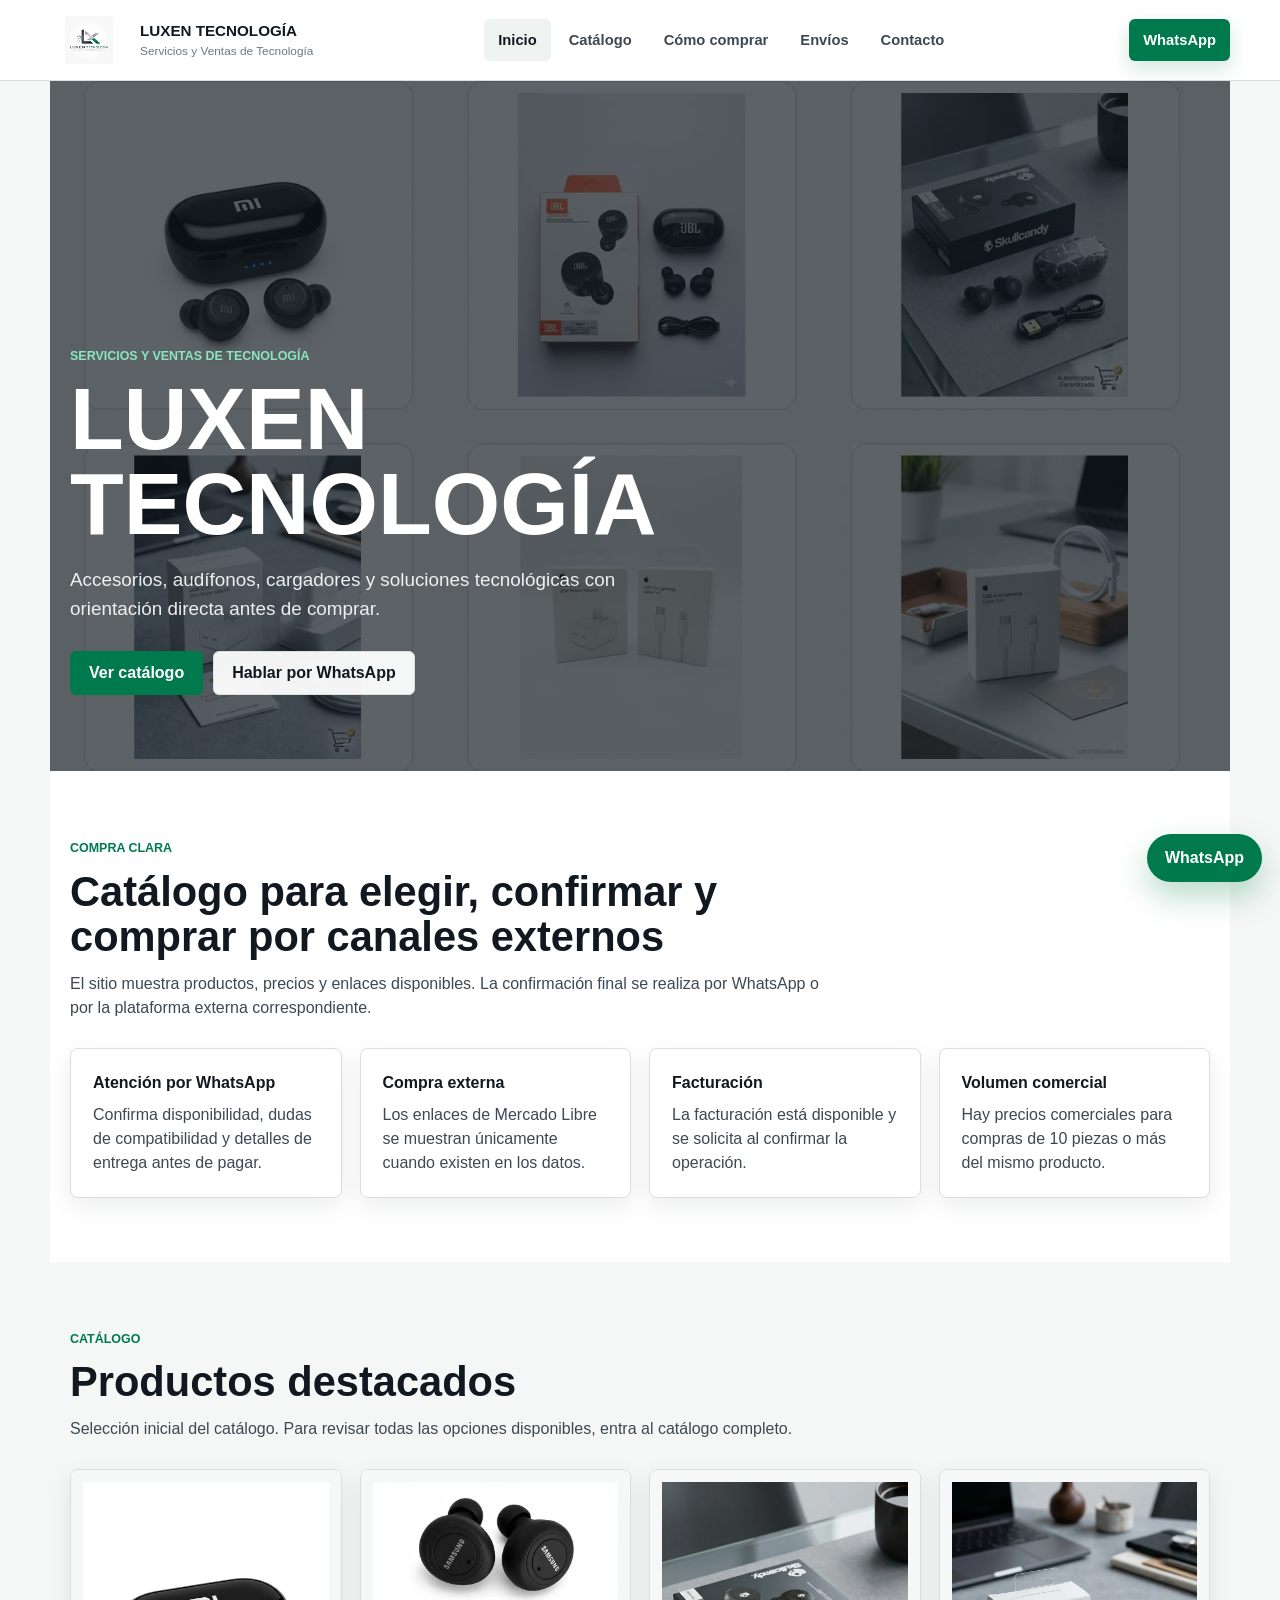
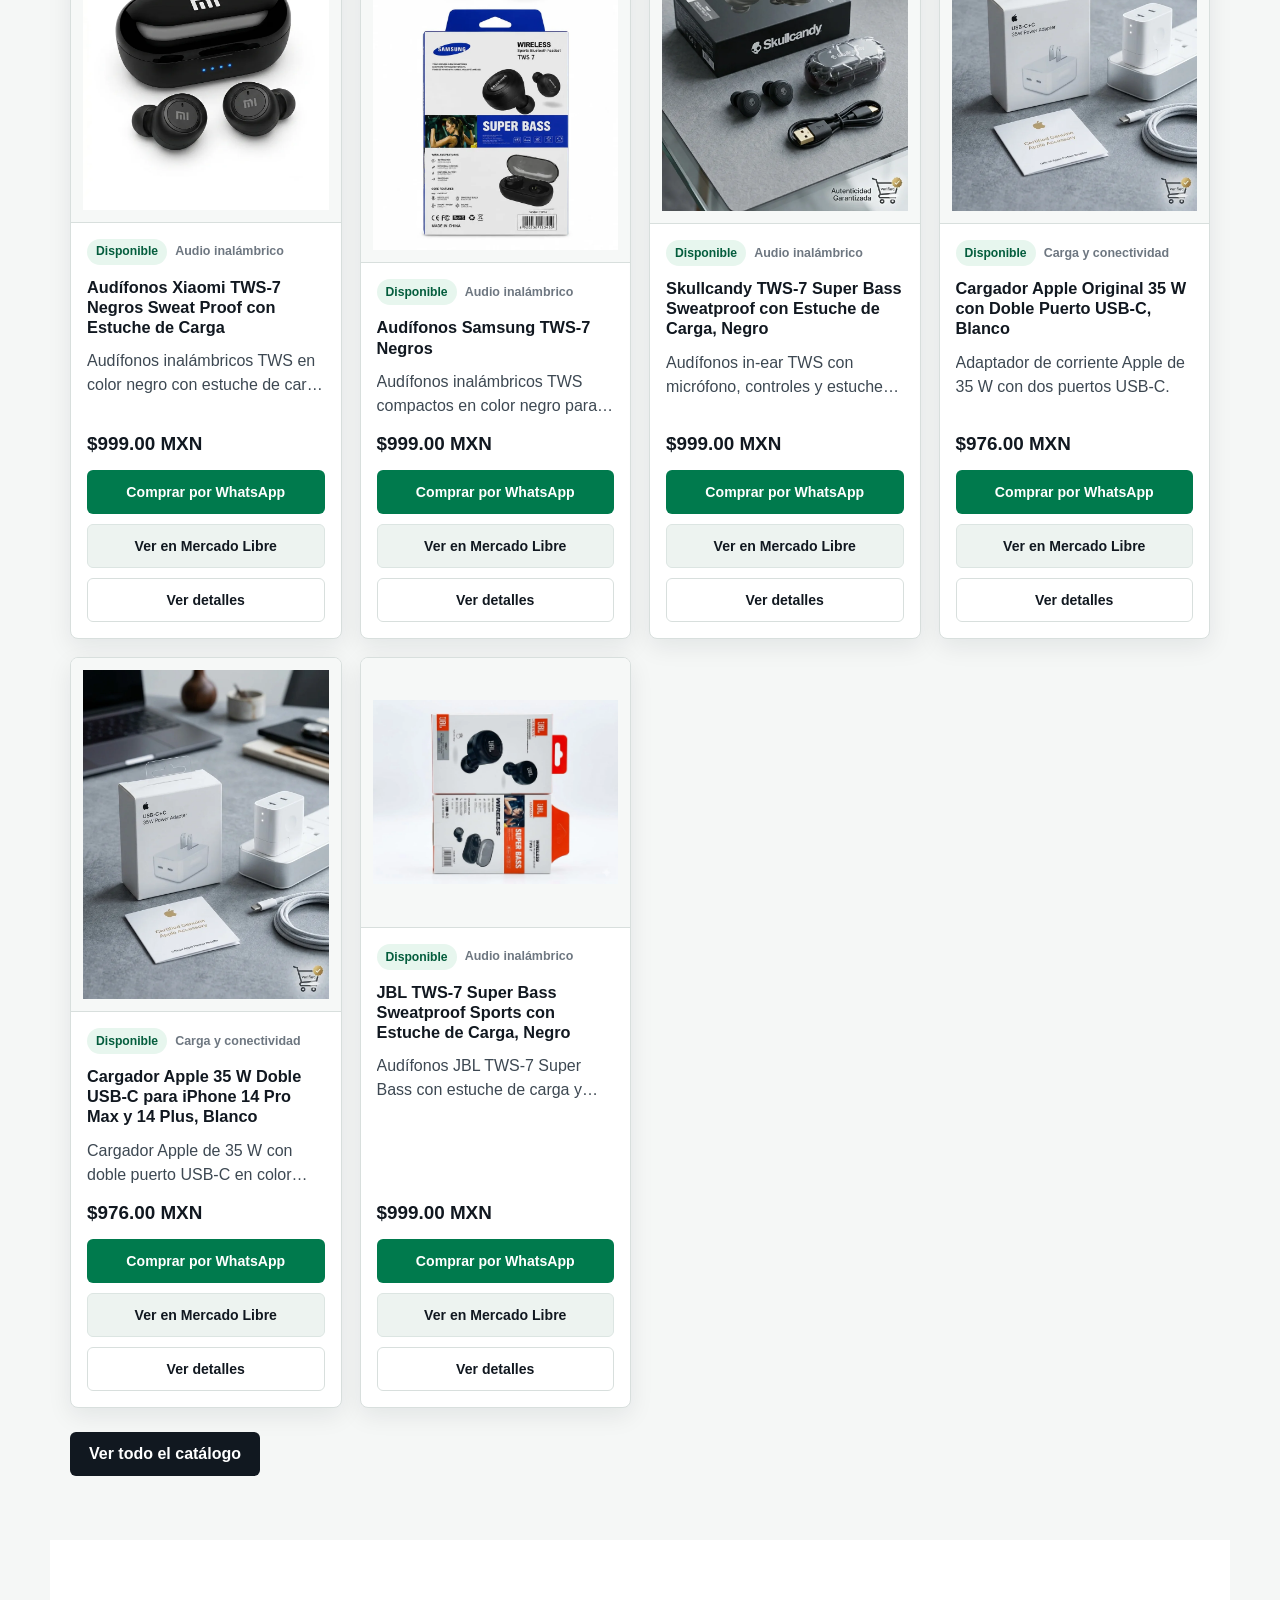
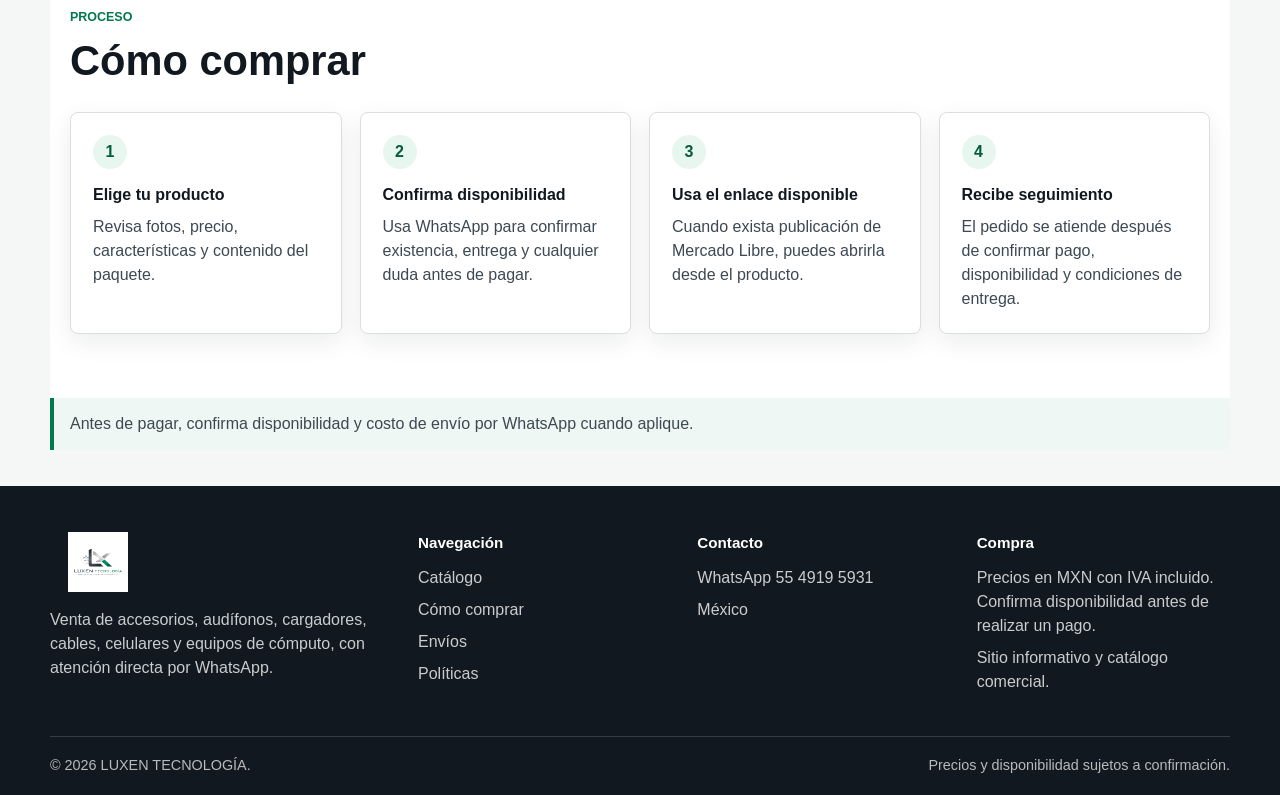
==== index.html @ 2d5a4ff2 "Publicación inicial de Luxen Tecnología" ====
<!doctype html>
<html lang="es-MX">
  <head>
    <meta charset="utf-8">
    <meta name="viewport" content="width=device-width, initial-scale=1">
    <title>LUXEN TECNOLOGÍA | Productos y compras por WhatsApp</title>
    <meta name="description" content="Catálogo de accesorios tecnológicos, audífonos, cargadores y cables con atención directa por WhatsApp.">
    <meta property="og:title" content="LUXEN TECNOLOGÍA | Productos y compras por WhatsApp">
    <meta property="og:description" content="Catálogo de accesorios tecnológicos con atención por WhatsApp y enlaces externos de compra cuando están disponibles.">
    <meta property="og:image" content="assets/images/productos/hero-productos.webp">
    <meta property="og:type" content="website">
    <link rel="icon" href="assets/images/logos/favicon.png">
    <link rel="stylesheet" href="css/styles.css">
    <script src="js/data-inline.js" defer></script>
    <script src="js/main.js" defer></script>
  </head>
  <body data-page="index">
    <a class="skip-link" href="#contenido">Saltar al contenido</a>
    <header id="site-header" class="site-header"></header>

    <main id="contenido" class="page-main">
      <section class="hero" aria-labelledby="hero-title">
        <div class="section-inner">
          <div class="hero-copy">
            <span class="eyebrow">Servicios y ventas de tecnología</span>
            <h1 id="hero-title">LUXEN TECNOLOGÍA</h1>
            <p>Accesorios, audífonos, cargadores y soluciones tecnológicas con orientación directa antes de comprar.</p>
            <div class="hero-actions">
              <a class="button button-primary" href="catalogo.html">Ver catálogo</a>
              <a class="button button-ghost" href="contacto.html">Hablar por WhatsApp</a>
            </div>
          </div>
        </div>
      </section>

      <section class="section-band">
        <div class="section-inner">
          <div class="section-heading">
            <span class="eyebrow">Compra clara</span>
            <h2>Catálogo para elegir, confirmar y comprar por canales externos</h2>
            <p>El sitio muestra productos, precios y enlaces disponibles. La confirmación final se realiza por WhatsApp o por la plataforma externa correspondiente.</p>
          </div>
          <div class="feature-grid">
            <article class="feature-item">
              <strong>Atención por WhatsApp</strong>
              <p>Confirma disponibilidad, dudas de compatibilidad y detalles de entrega antes de pagar.</p>
            </article>
            <article class="feature-item">
              <strong>Compra externa</strong>
              <p>Los enlaces de Mercado Libre se muestran únicamente cuando existen en los datos.</p>
            </article>
            <article class="feature-item">
              <strong>Facturación</strong>
              <p>La facturación está disponible y se solicita al confirmar la operación.</p>
            </article>
            <article class="feature-item">
              <strong>Volumen comercial</strong>
              <p>Hay precios comerciales para compras de 10 piezas o más del mismo producto.</p>
            </article>
          </div>
        </div>
      </section>

      <section class="section-band">
        <div class="section-inner">
          <div class="section-heading">
            <span class="eyebrow">Catálogo</span>
            <h2>Productos destacados</h2>
            <p>Selección inicial del catálogo. Para revisar todas las opciones disponibles, entra al catálogo completo.</p>
          </div>
          <div id="featured-grid" class="product-grid" aria-live="polite"></div>
          <div class="page-actions" style="margin-top: 24px;">
            <a class="button button-secondary" href="catalogo.html">Ver todo el catálogo</a>
          </div>
        </div>
      </section>

      <section class="section-band">
        <div class="section-inner">
          <div class="section-heading">
            <span class="eyebrow">Proceso</span>
            <h2>Cómo comprar</h2>
          </div>
          <div class="steps-grid">
            <article class="step-item">
              <span class="step-number">1</span>
              <strong>Elige tu producto</strong>
              <p>Revisa fotos, precio, características y contenido del paquete.</p>
            </article>
            <article class="step-item">
              <span class="step-number">2</span>
              <strong>Confirma disponibilidad</strong>
              <p>Usa WhatsApp para confirmar existencia, entrega y cualquier duda antes de pagar.</p>
            </article>
            <article class="step-item">
              <span class="step-number">3</span>
              <strong>Usa el enlace disponible</strong>
              <p>Cuando exista publicación de Mercado Libre, puedes abrirla desde el producto.</p>
            </article>
            <article class="step-item">
              <span class="step-number">4</span>
              <strong>Recibe seguimiento</strong>
              <p>El pedido se atiende después de confirmar pago, disponibilidad y condiciones de entrega.</p>
            </article>
          </div>
        </div>
      </section>

      <p class="notice-inline">Antes de pagar, confirma disponibilidad y costo de envío por WhatsApp cuando aplique.</p>
    </main>

    <footer id="site-footer" class="site-footer"></footer>
  </body>
</html>
---- css/styles.css ----
:root {
  --color-ink: #111820;
  --color-ink-soft: #3d4852;
  --color-muted: #6e7781;
  --color-line: #d8dfdd;
  --color-page: #f5f7f6;
  --color-surface: #ffffff;
  --color-primary: #007a4d;
  --color-primary-dark: #045d3d;
  --color-accent: #39a976;
  --color-metal: #8b9494;
  --color-warning: #9a6700;
  --color-danger: #b42318;
  --color-success-bg: #e7f6ee;
  --color-warning-bg: #fff6df;
  --color-danger-bg: #ffecec;
  --shadow-soft: 0 16px 48px rgba(17, 24, 32, 0.09);
  --shadow-card: 0 8px 24px rgba(17, 24, 32, 0.08);
  --radius: 8px;
  --container: 1180px;
  --header-height: 80px;
}

* {
  box-sizing: border-box;
}

html {
  scroll-behavior: smooth;
}

body {
  margin: 0;
  min-width: 320px;
  background: var(--color-page);
  color: var(--color-ink);
  font-family: Arial, Helvetica, sans-serif;
  line-height: 1.5;
  text-rendering: optimizeLegibility;
}

body.has-data-error::before {
  content: "No se pudieron cargar los datos del sitio.";
  display: block;
  padding: 12px 20px;
  background: var(--color-danger-bg);
  color: var(--color-danger);
  text-align: center;
}

img {
  display: block;
  max-width: 100%;
}

a {
  color: inherit;
}

button,
input {
  font: inherit;
}

:focus-visible {
  outline: 3px solid rgba(0, 122, 77, 0.35);
  outline-offset: 3px;
}

.skip-link {
  position: absolute;
  left: 16px;
  top: -80px;
  z-index: 1000;
  padding: 10px 14px;
  background: var(--color-ink);
  color: #fff;
  border-radius: 6px;
}

.skip-link:focus {
  top: 16px;
}

.site-header {
  position: sticky;
  top: 0;
  z-index: 50;
  min-height: var(--header-height);
  background: rgba(255, 255, 255, 0.96);
  border-bottom: 1px solid var(--color-line);
  backdrop-filter: blur(14px);
}

.header-shell,
.footer-shell,
.footer-bottom,
.section-inner,
.page-main > section,
.page-main > .breadcrumb,
.page-main > .product-detail,
.page-main > .empty-panel {
  width: min(var(--container), calc(100% - 40px));
  margin-inline: auto;
}

.header-shell {
  display: grid;
  grid-template-columns: auto 1fr auto;
  align-items: center;
  gap: 22px;
  min-height: var(--header-height);
}

.brand {
  display: inline-flex;
  align-items: center;
  gap: 12px;
  min-width: 0;
  text-decoration: none;
}

.brand img {
  width: 78px;
  height: 48px;
  object-fit: contain;
}

.brand strong,
.brand small {
  display: block;
  white-space: nowrap;
}

.brand strong {
  font-size: 0.95rem;
  letter-spacing: 0;
}

.brand small {
  color: var(--color-muted);
  font-size: 0.74rem;
}

.site-nav {
  display: flex;
  justify-content: center;
  gap: 4px;
}

.site-nav a,
.header-cta {
  min-height: 42px;
  display: inline-flex;
  align-items: center;
  justify-content: center;
  padding: 0 14px;
  border-radius: 6px;
  text-decoration: none;
  font-weight: 700;
  font-size: 0.92rem;
}

.site-nav a {
  color: var(--color-ink-soft);
}

.site-nav a:hover,
.site-nav a[aria-current="page"] {
  background: #eef3f1;
  color: var(--color-ink);
}

.header-cta {
  background: var(--color-primary);
  color: #fff;
  box-shadow: 0 8px 20px rgba(0, 122, 77, 0.18);
}

.nav-toggle {
  display: none;
  width: 44px;
  height: 44px;
  padding: 0;
  border: 1px solid var(--color-line);
  border-radius: 6px;
  background: #fff;
}

.nav-toggle span {
  display: block;
  width: 20px;
  height: 2px;
  margin: 4px auto;
  background: var(--color-ink);
}

.hero {
  position: relative;
  min-height: min(690px, calc(100vh - var(--header-height) - 72px));
  display: flex;
  align-items: flex-end;
  color: #fff;
  background: url("../assets/images/productos/hero-productos.webp") center / cover no-repeat;
}

.hero::after {
  content: "";
  position: absolute;
  inset: 0;
  background: rgba(17, 24, 32, 0.68);
}

.hero .section-inner {
  position: relative;
  z-index: 1;
  padding: 90px 0 76px;
}

.hero-copy {
  max-width: 660px;
}

.eyebrow {
  display: inline-block;
  margin-bottom: 12px;
  color: var(--color-primary);
  font-size: 0.78rem;
  font-weight: 800;
  letter-spacing: 0;
  text-transform: uppercase;
}

.hero .eyebrow {
  color: #89e6bd;
}

h1,
h2,
h3,
p {
  overflow-wrap: anywhere;
}

h1,
.hero h1 {
  margin: 0;
  font-size: clamp(2.45rem, 7vw, 5.5rem);
  line-height: 0.96;
  letter-spacing: 0;
}

.hero p {
  max-width: 590px;
  margin: 20px 0 0;
  color: rgba(255, 255, 255, 0.9);
  font-size: clamp(1rem, 2vw, 1.18rem);
}

.hero-actions,
.detail-actions,
.product-card__actions,
.page-actions {
  display: flex;
  flex-wrap: wrap;
  gap: 10px;
}

.hero-actions {
  margin-top: 28px;
}

.button {
  min-height: 44px;
  display: inline-flex;
  align-items: center;
  justify-content: center;
  gap: 8px;
  padding: 0 18px;
  border: 1px solid transparent;
  border-radius: 6px;
  text-decoration: none;
  font-weight: 800;
  text-align: center;
  line-height: 1.15;
  cursor: pointer;
}

.button-primary {
  background: var(--color-primary);
  color: #fff;
}

.button-secondary {
  background: var(--color-ink);
  color: #fff;
}

.button-muted {
  background: #edf3f0;
  color: var(--color-ink);
  border-color: #dce5e2;
}

.button-ghost {
  background: #fff;
  color: var(--color-ink);
  border-color: var(--color-line);
}

.hero .button-ghost {
  background: rgba(255, 255, 255, 0.94);
}

.button:hover,
.header-cta:hover {
  transform: translateY(-1px);
}

.section-band,
.content-section,
.catalog-section {
  padding: 64px 0;
}

.section-band:nth-of-type(even),
.page-band {
  background: var(--color-surface);
}

.section-heading {
  max-width: 760px;
  margin-bottom: 28px;
}

.section-heading h2,
.content-section h2,
.catalog-hero h1,
.empty-panel h1 {
  margin: 0;
  font-size: clamp(1.7rem, 4vw, 2.6rem);
  line-height: 1.08;
  letter-spacing: 0;
}

.section-heading p,
.content-section > p,
.catalog-hero p,
.empty-panel p {
  margin: 12px 0 0;
  color: var(--color-ink-soft);
  font-size: 1rem;
}

.feature-grid,
.steps-grid,
.policy-grid {
  display: grid;
  grid-template-columns: repeat(4, 1fr);
  gap: 18px;
}

.feature-item,
.step-item,
.policy-item,
.notice-band,
.empty-panel {
  border: 1px solid var(--color-line);
  border-radius: var(--radius);
  background: var(--color-surface);
  box-shadow: var(--shadow-card);
}

.feature-item,
.step-item,
.policy-item {
  padding: 22px;
}

.feature-item strong,
.step-item strong {
  display: block;
  margin-bottom: 8px;
  font-size: 1rem;
}

.feature-item p,
.step-item p,
.policy-item p {
  margin: 0;
  color: var(--color-ink-soft);
}

.step-number {
  width: 34px;
  height: 34px;
  display: inline-flex;
  align-items: center;
  justify-content: center;
  margin-bottom: 14px;
  border-radius: 50%;
  background: var(--color-success-bg);
  color: var(--color-primary-dark);
  font-weight: 900;
}

.product-grid {
  display: grid;
  grid-template-columns: repeat(4, minmax(0, 1fr));
  gap: 18px;
}

.product-grid--compact {
  grid-template-columns: repeat(3, minmax(0, 1fr));
}

.product-card {
  display: flex;
  flex-direction: column;
  min-width: 0;
  overflow: hidden;
  border: 1px solid var(--color-line);
  border-radius: var(--radius);
  background: var(--color-surface);
  box-shadow: var(--shadow-card);
}

.product-card__media {
  display: block;
  aspect-ratio: 1 / 1;
  background: #f6f8f7;
  border-bottom: 1px solid var(--color-line);
}

.product-card__media img {
  width: 100%;
  height: 100%;
  object-fit: contain;
  padding: 12px;
}

.product-card__body {
  display: flex;
  flex: 1;
  flex-direction: column;
  gap: 12px;
  padding: 16px;
}

.product-card__meta {
  display: flex;
  flex-wrap: wrap;
  align-items: center;
  gap: 8px;
  color: var(--color-muted);
  font-size: 0.78rem;
  font-weight: 700;
}

.status-pill {
  display: inline-flex;
  align-items: center;
  min-height: 26px;
  padding: 0 9px;
  border-radius: 999px;
  font-size: 0.76rem;
  font-weight: 900;
}

.status-pill.is-available {
  background: var(--color-success-bg);
  color: var(--color-primary-dark);
}

.status-pill.is-low,
.status-pill.is-order {
  background: var(--color-warning-bg);
  color: var(--color-warning);
}

.status-pill.is-out {
  background: var(--color-danger-bg);
  color: var(--color-danger);
}

.product-card h3 {
  margin: 0;
  font-size: 1.02rem;
  line-height: 1.24;
}

.product-card h3 a {
  text-decoration: none;
}

.product-card p {
  display: -webkit-box;
  min-height: 3em;
  margin: 0;
  overflow: hidden;
  color: var(--color-ink-soft);
  -webkit-box-orient: vertical;
  -webkit-line-clamp: 2;
}

.price,
.detail-price {
  color: var(--color-ink);
  font-weight: 900;
}

.price {
  margin-top: auto;
  font-size: 1.18rem;
}

.product-card__actions {
  display: grid;
  grid-template-columns: 1fr;
}

.product-card__actions .button {
  width: 100%;
  min-height: 44px;
  padding-inline: 12px;
  font-size: 0.88rem;
}

.notice-inline,
.note {
  border-left: 4px solid var(--color-primary);
  background: #eef7f3;
  color: var(--color-ink-soft);
}

.notice-inline {
  width: min(var(--container), calc(100% - 40px));
  margin: 0 auto 36px;
  padding: 14px 16px;
  border-radius: 0 8px 8px 0;
}

.note {
  margin: 18px 0 0;
  padding: 12px 14px;
}

.catalog-hero,
.page-hero {
  padding: 58px 0 34px;
  background: var(--color-surface);
  border-bottom: 1px solid var(--color-line);
}

.catalog-topline {
  display: flex;
  justify-content: space-between;
  align-items: end;
  gap: 16px;
  margin-bottom: 22px;
}

.catalog-topline p {
  margin: 0;
  color: var(--color-muted);
  font-weight: 800;
}

.filter-bar {
  display: flex;
  flex-wrap: wrap;
  gap: 8px;
  margin-bottom: 22px;
}

.filter-chip {
  min-height: 40px;
  padding: 0 14px;
  border: 1px solid var(--color-line);
  border-radius: 999px;
  background: #fff;
  color: var(--color-ink-soft);
  cursor: pointer;
  font-weight: 800;
}

.filter-chip.is-active {
  border-color: var(--color-primary);
  background: var(--color-success-bg);
  color: var(--color-primary-dark);
}

.breadcrumb {
  display: flex;
  flex-wrap: wrap;
  align-items: center;
  gap: 8px;
  padding: 28px 0 18px;
  color: var(--color-muted);
  font-size: 0.92rem;
}

.breadcrumb a {
  color: var(--color-primary-dark);
  font-weight: 800;
  text-decoration: none;
}

.product-detail {
  display: grid;
  grid-template-columns: minmax(0, 1.02fr) minmax(300px, 0.98fr);
  gap: 36px;
  align-items: start;
  padding-bottom: 56px;
}

.product-gallery,
.gallery-main,
.product-summary {
  min-width: 0;
}

.gallery-main {
  border: 1px solid var(--color-line);
  border-radius: var(--radius);
  background: var(--color-surface);
  box-shadow: var(--shadow-card);
}

.gallery-main img {
  width: 100%;
  aspect-ratio: 1 / 1;
  object-fit: contain;
  padding: 20px;
}

.gallery-thumbs {
  display: grid;
  grid-template-columns: repeat(5, minmax(0, 1fr));
  gap: 8px;
  margin-top: 10px;
}

.gallery-thumbs button {
  min-width: 0;
  padding: 0;
  border: 2px solid transparent;
  border-radius: 6px;
  background: #fff;
  cursor: pointer;
}

.gallery-thumbs button.is-active {
  border-color: var(--color-primary);
}

.gallery-thumbs img {
  width: 100%;
  aspect-ratio: 1 / 1;
  object-fit: contain;
  padding: 6px;
}

.product-summary {
  padding-top: 4px;
}

.product-summary h1 {
  margin: 0 0 12px;
  font-size: clamp(2rem, 5vw, 3.45rem);
  line-height: 1;
}

.product-brand,
.product-summary p {
  color: var(--color-ink-soft);
}

.detail-price {
  display: block;
  margin: 18px 0;
  font-size: 2rem;
}

.detail-actions {
  margin-top: 24px;
}

.two-column {
  display: grid;
  grid-template-columns: repeat(2, minmax(0, 1fr));
  gap: 28px;
}

.check-list {
  display: grid;
  gap: 10px;
  padding: 0;
  margin: 18px 0 0;
  list-style: none;
}

.check-list li {
  position: relative;
  padding-left: 26px;
  color: var(--color-ink-soft);
}

.check-list li::before {
  content: "";
  position: absolute;
  left: 0;
  top: 0.55em;
  width: 9px;
  height: 9px;
  border-radius: 50%;
  background: var(--color-primary);
}

.spec-grid {
  display: grid;
  grid-template-columns: repeat(2, minmax(0, 1fr));
  gap: 1px;
  margin-top: 18px;
  overflow: hidden;
  border: 1px solid var(--color-line);
  border-radius: var(--radius);
  background: var(--color-line);
}

.spec-grid div {
  padding: 14px;
  background: #fff;
}

.spec-grid dt {
  color: var(--color-muted);
  font-size: 0.78rem;
  font-weight: 900;
  text-transform: uppercase;
}

.spec-grid dd {
  margin: 4px 0 0;
  color: var(--color-ink-soft);
}

.notice-band {
  padding: 26px;
}

.page-layout {
  display: grid;
  grid-template-columns: 0.82fr 1.18fr;
  gap: 34px;
  align-items: start;
}

.page-aside {
  position: sticky;
  top: calc(var(--header-height) + 24px);
  padding: 22px;
  border: 1px solid var(--color-line);
  border-radius: var(--radius);
  background: var(--color-surface);
  box-shadow: var(--shadow-card);
}

.page-aside h2 {
  margin-top: 0;
}

.page-aside p {
  color: var(--color-ink-soft);
}

.policy-list {
  display: grid;
  gap: 16px;
}

.policy-item h2 {
  margin: 0 0 8px;
  font-size: 1.15rem;
}

.contact-grid {
  display: grid;
  grid-template-columns: repeat(3, minmax(0, 1fr));
  gap: 18px;
}

.contact-card {
  padding: 22px;
  border: 1px solid var(--color-line);
  border-radius: var(--radius);
  background: var(--color-surface);
  box-shadow: var(--shadow-card);
}

.contact-card h2 {
  margin-top: 0;
}

.contact-card p {
  color: var(--color-ink-soft);
}

.empty-panel {
  margin-block: 56px;
  padding: 38px;
  text-align: center;
}

.site-footer {
  padding-top: 46px;
  background: var(--color-ink);
  color: #fff;
}

.footer-shell {
  display: grid;
  grid-template-columns: 1.35fr repeat(3, 1fr);
  gap: 26px;
  padding-bottom: 34px;
}

.footer-shell h2 {
  margin: 0 0 12px;
  font-size: 0.95rem;
}

.footer-shell a,
.footer-shell span {
  display: block;
  margin: 8px 0;
  color: rgba(255, 255, 255, 0.78);
  text-decoration: none;
}

.footer-brand img {
  width: 96px;
  height: 60px;
  object-fit: contain;
  filter: brightness(1.08);
}

.footer-brand p {
  color: rgba(255, 255, 255, 0.78);
}

.footer-bottom {
  display: flex;
  justify-content: space-between;
  gap: 18px;
  padding: 18px 0;
  border-top: 1px solid rgba(255, 255, 255, 0.16);
  color: rgba(255, 255, 255, 0.7);
  font-size: 0.9rem;
}

.floating-whatsapp {
  position: fixed;
  right: 18px;
  bottom: 18px;
  z-index: 60;
  min-height: 48px;
  display: inline-flex;
  align-items: center;
  justify-content: center;
  padding: 0 18px;
  border-radius: 999px;
  background: var(--color-primary);
  color: #fff;
  box-shadow: 0 14px 32px rgba(0, 122, 77, 0.28);
  font-weight: 900;
  text-decoration: none;
}

.empty-state {
  grid-column: 1 / -1;
  padding: 28px;
  border: 1px solid var(--color-line);
  border-radius: var(--radius);
  background: #fff;
  color: var(--color-ink-soft);
}

@media (prefers-reduced-motion: reduce) {
  *,
  *::before,
  *::after {
    scroll-behavior: auto !important;
    transition: none !important;
  }
}

@media (max-width: 980px) {
  .header-shell {
    grid-template-columns: auto auto;
    justify-content: space-between;
  }

  .nav-toggle {
    display: block;
  }

  .site-nav {
    position: absolute;
    inset: var(--header-height) 20px auto 20px;
    display: none;
    flex-direction: column;
    align-items: stretch;
    padding: 10px;
    border: 1px solid var(--color-line);
    border-radius: var(--radius);
    background: #fff;
    box-shadow: var(--shadow-soft);
  }

  .site-nav.is-open {
    display: flex;
  }

  .site-nav a {
    justify-content: flex-start;
  }

  .header-cta {
    display: none;
  }

  .feature-grid,
  .steps-grid,
  .policy-grid,
  .product-grid,
  .product-grid--compact,
  .contact-grid {
    grid-template-columns: repeat(2, minmax(0, 1fr));
  }

  .product-detail,
  .page-layout,
  .two-column {
    grid-template-columns: 1fr;
  }

  .page-aside {
    position: static;
  }

  .footer-shell {
    grid-template-columns: repeat(2, 1fr);
  }
}

@media (max-width: 640px) {
  :root {
    --header-height: 72px;
  }

  .header-shell,
  .footer-shell,
  .footer-bottom,
  .section-inner,
  .page-main > section,
  .page-main > .breadcrumb,
  .page-main > .product-detail,
  .page-main > .empty-panel {
    width: min(var(--container), calc(100% - 28px));
  }

  .brand img {
    width: 62px;
    height: 40px;
  }

  .brand small {
    display: none;
  }

  .brand strong {
    font-size: 0.84rem;
    max-width: 170px;
    overflow-wrap: normal;
    white-space: normal;
  }

  .hero {
    min-height: 580px;
    background-position: 59% center;
  }

  .hero .section-inner {
    padding: 72px 0 56px;
  }

  .hero p {
    font-size: 1rem;
  }

  .button,
  .hero-actions,
  .page-actions,
  .detail-actions {
    width: 100%;
  }

  .button {
    padding-inline: 14px;
  }

  .section-band,
  .content-section,
  .catalog-section {
    padding: 44px 0;
  }

  .feature-grid,
  .steps-grid,
  .policy-grid,
  .product-grid,
  .product-grid--compact,
  .spec-grid,
  .contact-grid,
  .footer-shell {
    grid-template-columns: 1fr;
  }

  .catalog-topline,
  .footer-bottom {
    align-items: flex-start;
    flex-direction: column;
  }

  .gallery-thumbs {
    grid-template-columns: repeat(4, minmax(0, 1fr));
  }

  .floating-whatsapp {
    right: 14px;
    bottom: 14px;
    min-height: 46px;
  }
}
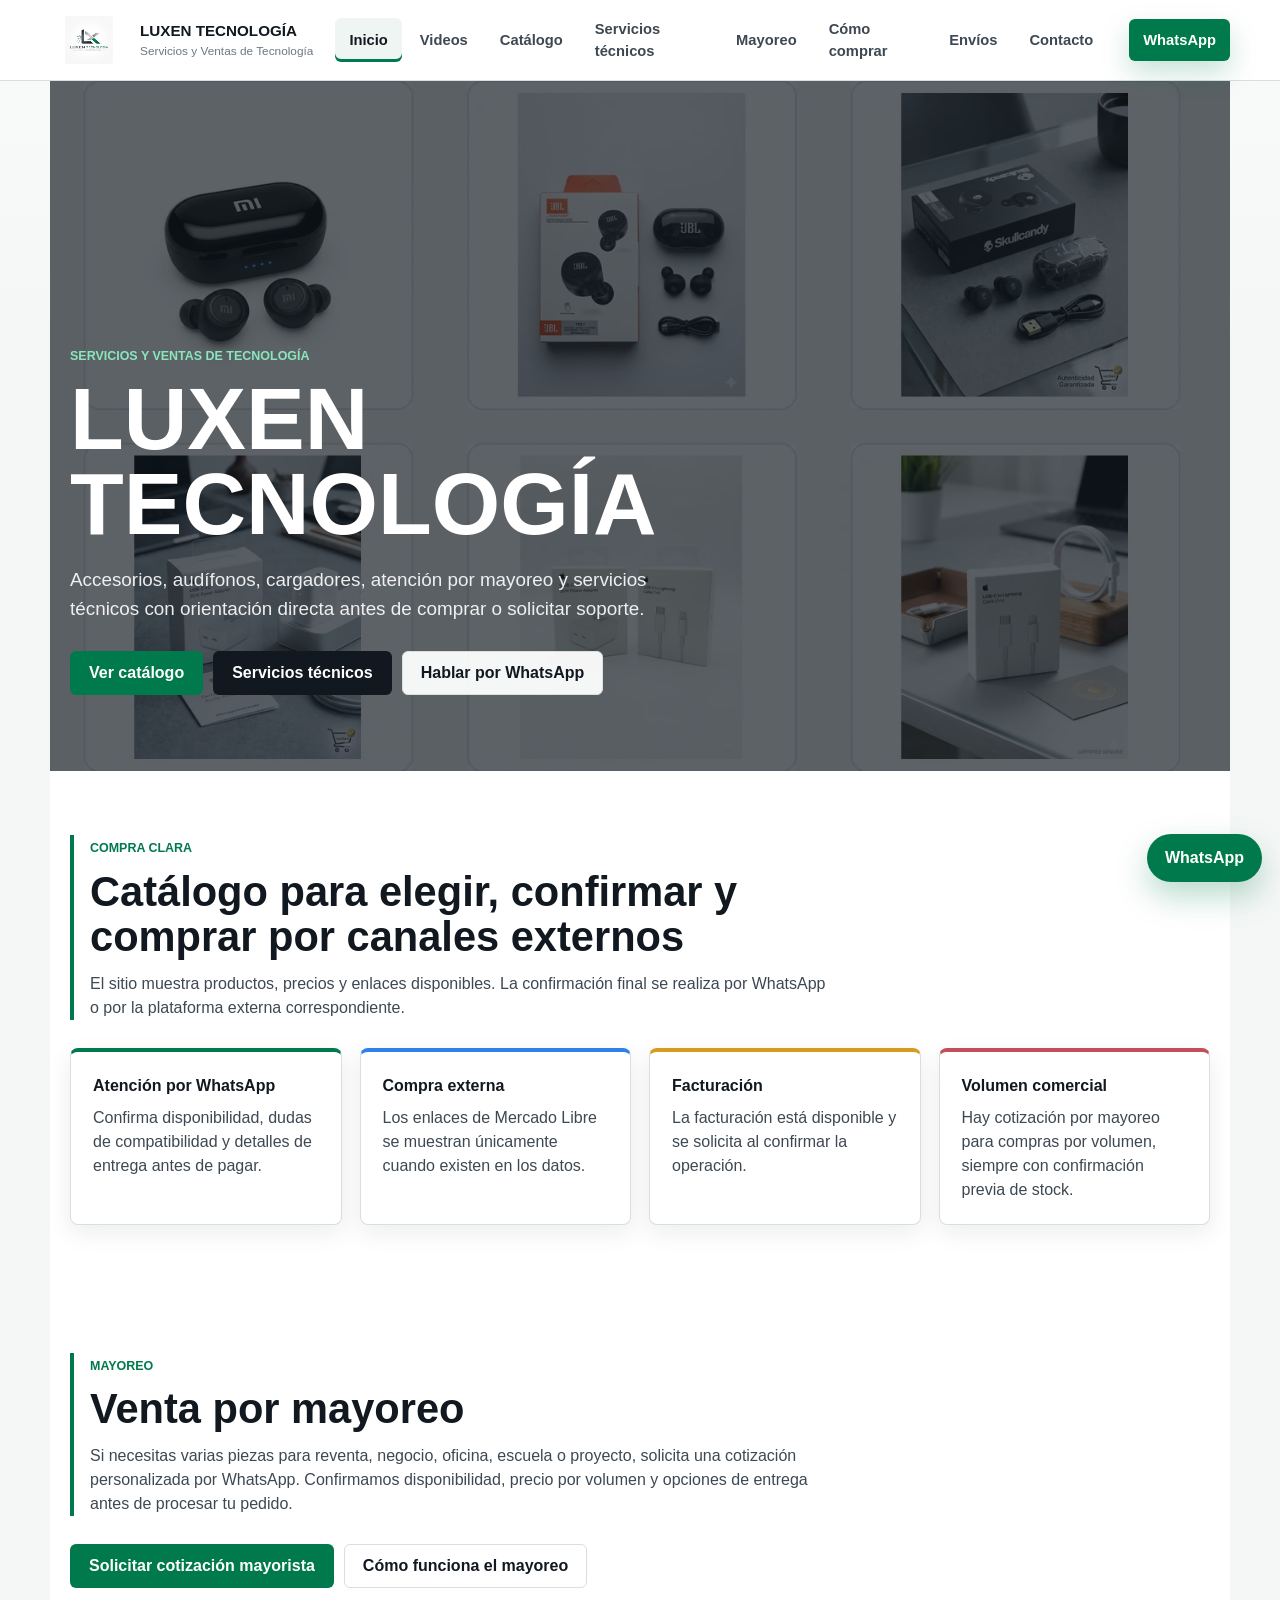
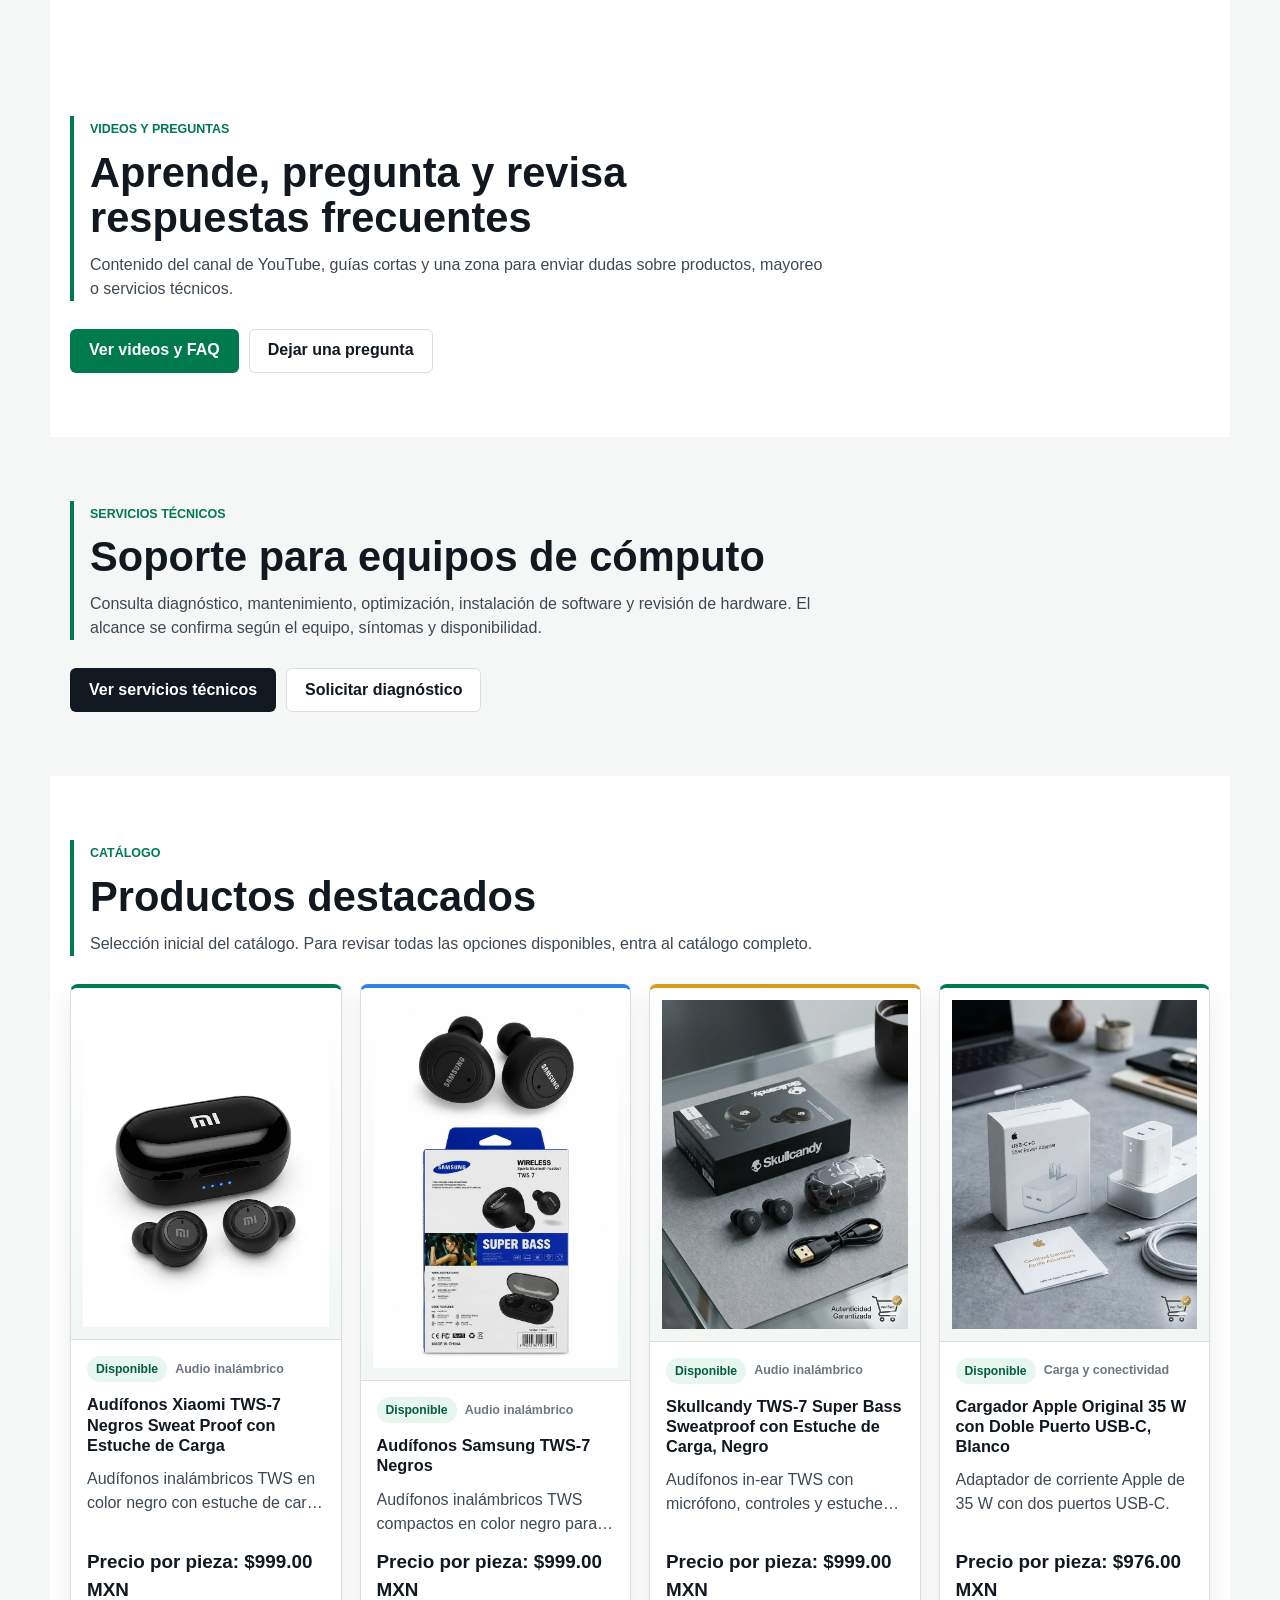
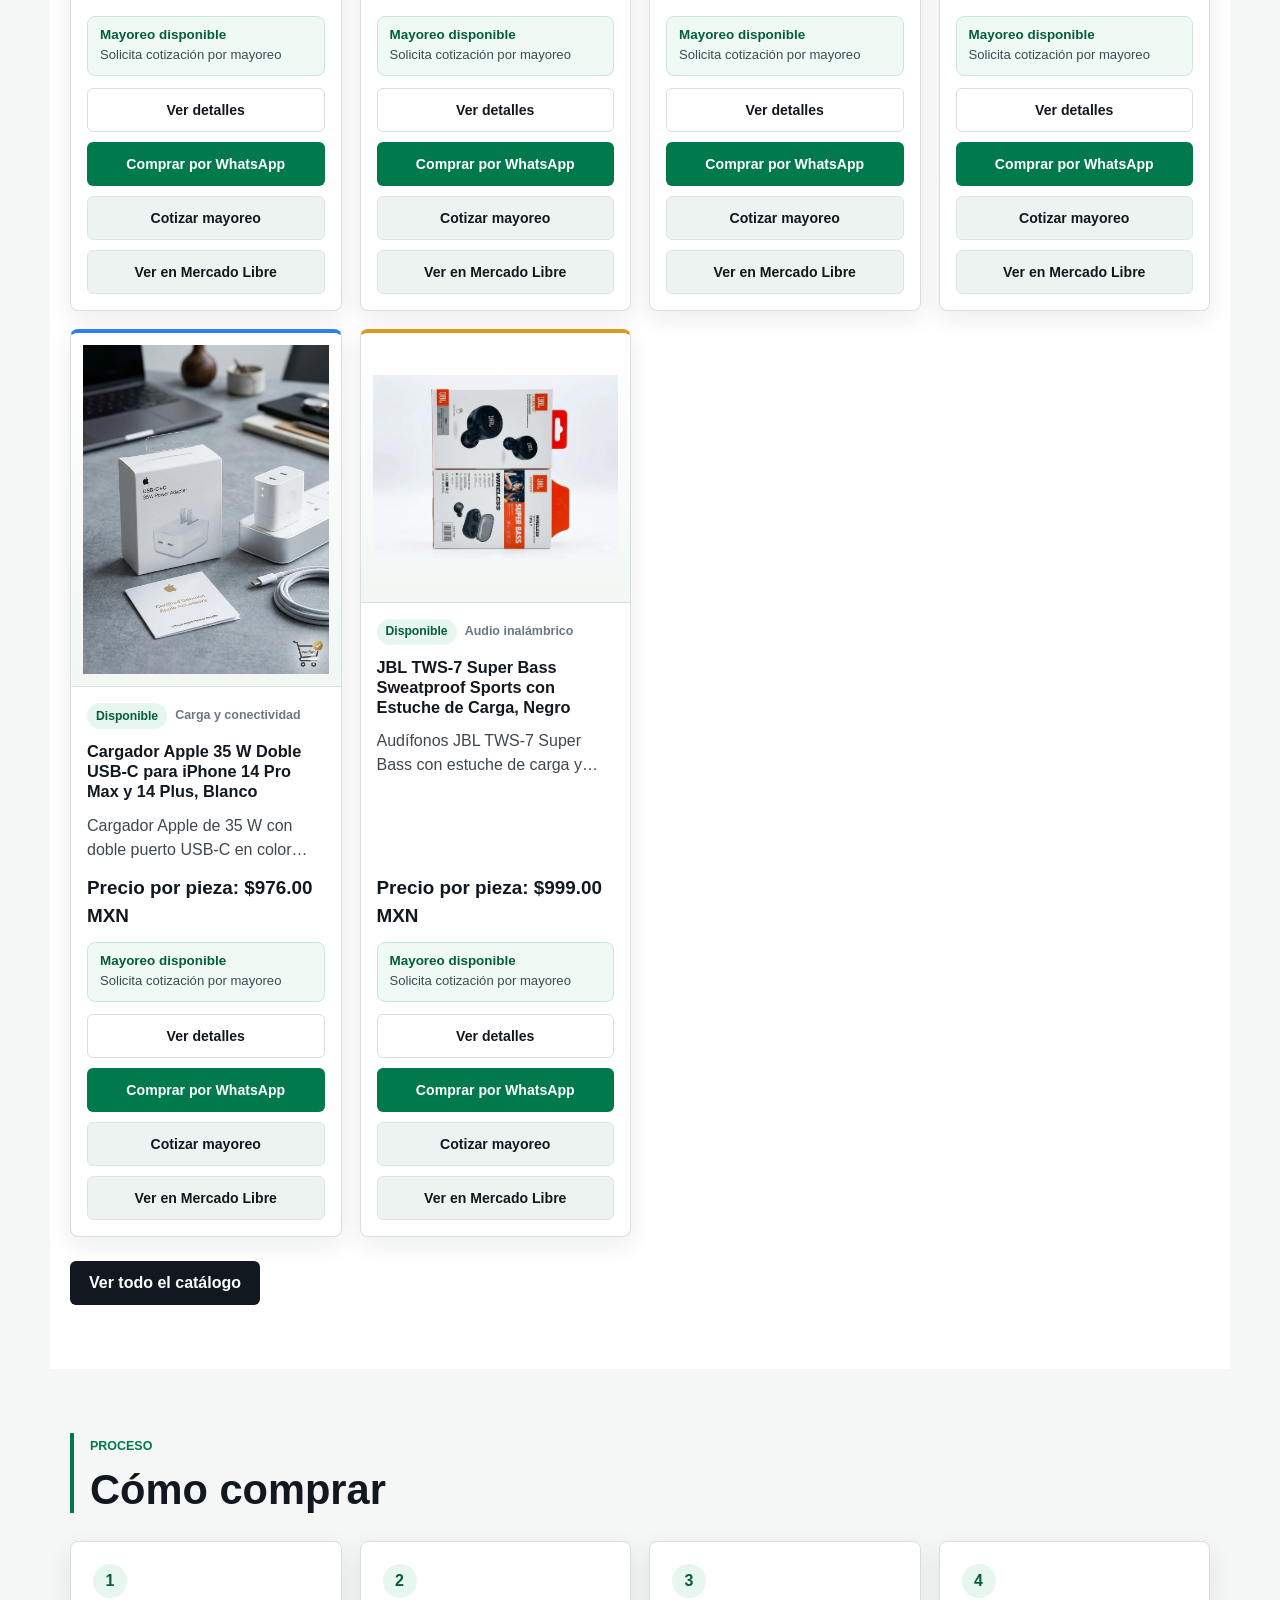
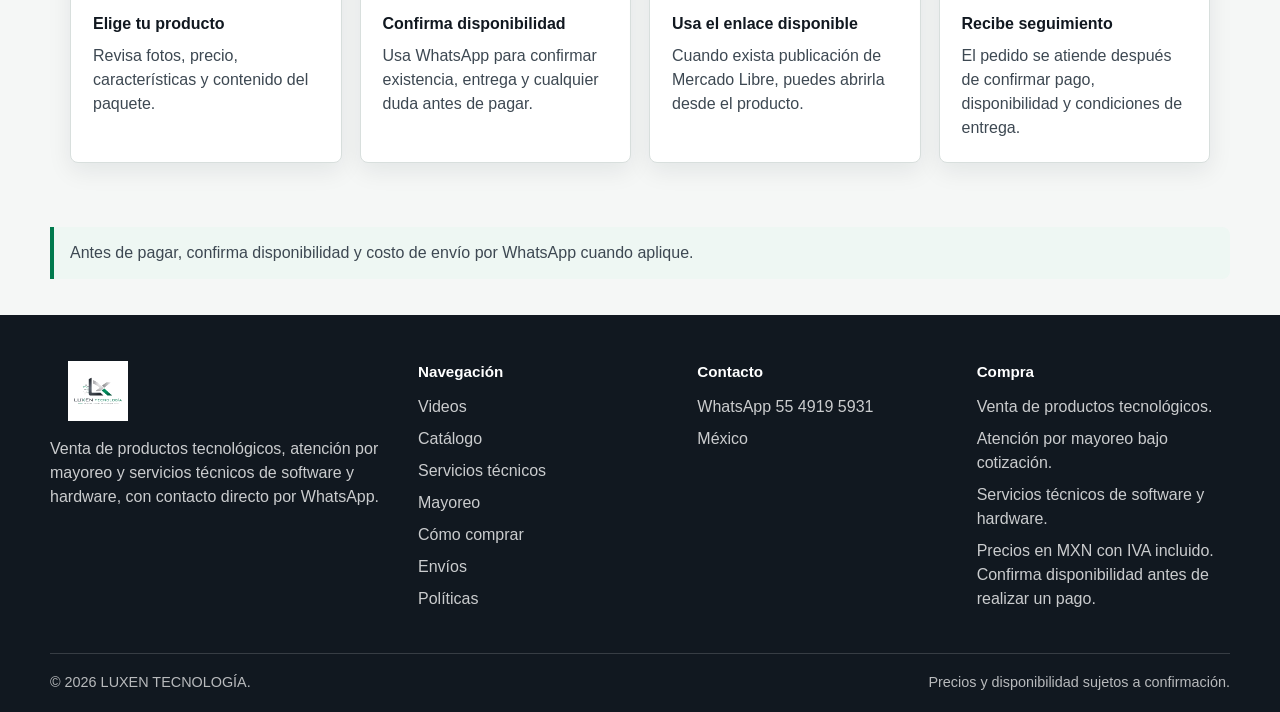
==== commit 5408b08e: "v2 V2" ====
--- a/index.html
+++ b/index.html
@@ -1,114 +1,157 @@
-<!doctype html>
-<html lang="es-MX">
-  <head>
-    <meta charset="utf-8">
-    <meta name="viewport" content="width=device-width, initial-scale=1">
-    <title>LUXEN TECNOLOGÍA | Productos y compras por WhatsApp</title>
-    <meta name="description" content="Catálogo de accesorios tecnológicos, audífonos, cargadores y cables con atención directa por WhatsApp.">
-    <meta property="og:title" content="LUXEN TECNOLOGÍA | Productos y compras por WhatsApp">
-    <meta property="og:description" content="Catálogo de accesorios tecnológicos con atención por WhatsApp y enlaces externos de compra cuando están disponibles.">
-    <meta property="og:image" content="assets/images/productos/hero-productos.webp">
-    <meta property="og:type" content="website">
-    <link rel="icon" href="assets/images/logos/favicon.png">
-    <link rel="stylesheet" href="css/styles.css">
-    <script src="js/data-inline.js" defer></script>
-    <script src="js/main.js" defer></script>
-  </head>
-  <body data-page="index">
-    <a class="skip-link" href="#contenido">Saltar al contenido</a>
-    <header id="site-header" class="site-header"></header>
-
-    <main id="contenido" class="page-main">
-      <section class="hero" aria-labelledby="hero-title">
-        <div class="section-inner">
-          <div class="hero-copy">
-            <span class="eyebrow">Servicios y ventas de tecnología</span>
-            <h1 id="hero-title">LUXEN TECNOLOGÍA</h1>
-            <p>Accesorios, audífonos, cargadores y soluciones tecnológicas con orientación directa antes de comprar.</p>
-            <div class="hero-actions">
-              <a class="button button-primary" href="catalogo.html">Ver catálogo</a>
-              <a class="button button-ghost" href="contacto.html">Hablar por WhatsApp</a>
-            </div>
-          </div>
-        </div>
-      </section>
-
-      <section class="section-band">
-        <div class="section-inner">
-          <div class="section-heading">
-            <span class="eyebrow">Compra clara</span>
-            <h2>Catálogo para elegir, confirmar y comprar por canales externos</h2>
-            <p>El sitio muestra productos, precios y enlaces disponibles. La confirmación final se realiza por WhatsApp o por la plataforma externa correspondiente.</p>
-          </div>
-          <div class="feature-grid">
-            <article class="feature-item">
-              <strong>Atención por WhatsApp</strong>
-              <p>Confirma disponibilidad, dudas de compatibilidad y detalles de entrega antes de pagar.</p>
-            </article>
-            <article class="feature-item">
-              <strong>Compra externa</strong>
-              <p>Los enlaces de Mercado Libre se muestran únicamente cuando existen en los datos.</p>
-            </article>
-            <article class="feature-item">
-              <strong>Facturación</strong>
-              <p>La facturación está disponible y se solicita al confirmar la operación.</p>
-            </article>
-            <article class="feature-item">
-              <strong>Volumen comercial</strong>
-              <p>Hay precios comerciales para compras de 10 piezas o más del mismo producto.</p>
-            </article>
-          </div>
-        </div>
-      </section>
-
-      <section class="section-band">
-        <div class="section-inner">
-          <div class="section-heading">
-            <span class="eyebrow">Catálogo</span>
-            <h2>Productos destacados</h2>
-            <p>Selección inicial del catálogo. Para revisar todas las opciones disponibles, entra al catálogo completo.</p>
-          </div>
-          <div id="featured-grid" class="product-grid" aria-live="polite"></div>
-          <div class="page-actions" style="margin-top: 24px;">
-            <a class="button button-secondary" href="catalogo.html">Ver todo el catálogo</a>
-          </div>
-        </div>
-      </section>
-
-      <section class="section-band">
-        <div class="section-inner">
-          <div class="section-heading">
-            <span class="eyebrow">Proceso</span>
-            <h2>Cómo comprar</h2>
-          </div>
-          <div class="steps-grid">
-            <article class="step-item">
-              <span class="step-number">1</span>
-              <strong>Elige tu producto</strong>
-              <p>Revisa fotos, precio, características y contenido del paquete.</p>
-            </article>
-            <article class="step-item">
-              <span class="step-number">2</span>
-              <strong>Confirma disponibilidad</strong>
-              <p>Usa WhatsApp para confirmar existencia, entrega y cualquier duda antes de pagar.</p>
-            </article>
-            <article class="step-item">
-              <span class="step-number">3</span>
-              <strong>Usa el enlace disponible</strong>
-              <p>Cuando exista publicación de Mercado Libre, puedes abrirla desde el producto.</p>
-            </article>
-            <article class="step-item">
-              <span class="step-number">4</span>
-              <strong>Recibe seguimiento</strong>
-              <p>El pedido se atiende después de confirmar pago, disponibilidad y condiciones de entrega.</p>
-            </article>
-          </div>
-        </div>
-      </section>
-
-      <p class="notice-inline">Antes de pagar, confirma disponibilidad y costo de envío por WhatsApp cuando aplique.</p>
-    </main>
-
-    <footer id="site-footer" class="site-footer"></footer>
-  </body>
-</html>
+<!doctype html>
+<html lang="es-MX">
+  <head>
+    <meta charset="utf-8">
+    <meta name="viewport" content="width=device-width, initial-scale=1">
+    <title>LUXEN TECNOLOGÍA | Tecnología, mayoreo y servicios técnicos</title>
+    <meta name="description" content="Catálogo de productos tecnológicos con atención por mayoreo, videos, preguntas frecuentes, compra por WhatsApp y servicios técnicos de software y hardware.">
+    <meta property="og:title" content="LUXEN TECNOLOGÍA | Tecnología, mayoreo y servicios técnicos">
+    <meta property="og:description" content="Productos tecnológicos, cotización por mayoreo y servicios técnicos para equipos de cómputo.">
+    <meta property="og:image" content="assets/images/productos/hero-productos.webp">
+    <meta property="og:type" content="website">
+    <link rel="icon" href="assets/images/logos/favicon.png">
+    <link rel="stylesheet" href="css/styles.css">
+    <script src="js/data-inline.js" defer></script>
+    <script src="js/main.js" defer></script>
+  </head>
+  <body data-page="index">
+    <a class="skip-link" href="#contenido">Saltar al contenido</a>
+    <header id="site-header" class="site-header"></header>
+
+    <main id="contenido" class="page-main">
+      <section class="hero" aria-labelledby="hero-title">
+        <div class="section-inner">
+          <div class="hero-copy">
+            <span class="eyebrow">Servicios y ventas de tecnología</span>
+            <h1 id="hero-title">LUXEN TECNOLOGÍA</h1>
+            <p>Accesorios, audífonos, cargadores, atención por mayoreo y servicios técnicos con orientación directa antes de comprar o solicitar soporte.</p>
+            <div class="hero-actions">
+              <a class="button button-primary" href="catalogo.html">Ver catálogo</a>
+              <a class="button button-secondary" href="servicios-tecnicos.html">Servicios técnicos</a>
+              <a class="button button-ghost" href="contacto.html">Hablar por WhatsApp</a>
+            </div>
+          </div>
+        </div>
+      </section>
+
+      <section class="section-band">
+        <div class="section-inner">
+          <div class="section-heading">
+            <span class="eyebrow">Compra clara</span>
+            <h2>Catálogo para elegir, confirmar y comprar por canales externos</h2>
+            <p>El sitio muestra productos, precios y enlaces disponibles. La confirmación final se realiza por WhatsApp o por la plataforma externa correspondiente.</p>
+          </div>
+          <div class="feature-grid">
+            <article class="feature-item">
+              <strong>Atención por WhatsApp</strong>
+              <p>Confirma disponibilidad, dudas de compatibilidad y detalles de entrega antes de pagar.</p>
+            </article>
+            <article class="feature-item">
+              <strong>Compra externa</strong>
+              <p>Los enlaces de Mercado Libre se muestran únicamente cuando existen en los datos.</p>
+            </article>
+            <article class="feature-item">
+              <strong>Facturación</strong>
+              <p>La facturación está disponible y se solicita al confirmar la operación.</p>
+            </article>
+            <article class="feature-item">
+              <strong>Volumen comercial</strong>
+              <p>Hay cotización por mayoreo para compras por volumen, siempre con confirmación previa de stock.</p>
+            </article>
+          </div>
+        </div>
+      </section>
+
+      <section id="mayoreo" class="section-band page-band">
+        <div class="section-inner">
+          <div class="section-heading">
+            <span class="eyebrow">Mayoreo</span>
+            <h2>Venta por mayoreo</h2>
+            <p>Si necesitas varias piezas para reventa, negocio, oficina, escuela o proyecto, solicita una cotización personalizada por WhatsApp. Confirmamos disponibilidad, precio por volumen y opciones de entrega antes de procesar tu pedido.</p>
+          </div>
+          <div class="page-actions">
+            <a class="button button-primary wholesale-cta" href="contacto.html" data-whatsapp-message="Hola, me interesa conocer sus precios por mayoreo. ¿Me pueden compartir información sobre productos, cantidades mínimas y disponibilidad?">Solicitar cotización mayorista</a>
+            <a class="button button-ghost" href="como-comprar.html#mayoreo">Cómo funciona el mayoreo</a>
+          </div>
+        </div>
+      </section>
+
+      <section class="section-band">
+        <div class="section-inner">
+          <div class="section-heading">
+            <span class="eyebrow">Videos y preguntas</span>
+            <h2>Aprende, pregunta y revisa respuestas frecuentes</h2>
+            <p>Contenido del canal de YouTube, guías cortas y una zona para enviar dudas sobre productos, mayoreo o servicios técnicos.</p>
+          </div>
+          <div class="page-actions">
+            <a class="button button-primary" href="videos.html">Ver videos y FAQ</a>
+            <a class="button button-ghost" href="videos.html#preguntas">Dejar una pregunta</a>
+          </div>
+        </div>
+      </section>
+
+      <section class="section-band">
+        <div class="section-inner">
+          <div class="section-heading">
+            <span class="eyebrow">Servicios técnicos</span>
+            <h2>Soporte para equipos de cómputo</h2>
+            <p>Consulta diagnóstico, mantenimiento, optimización, instalación de software y revisión de hardware. El alcance se confirma según el equipo, síntomas y disponibilidad.</p>
+          </div>
+          <div class="page-actions">
+            <a class="button button-secondary" href="servicios-tecnicos.html">Ver servicios técnicos</a>
+            <a class="button button-ghost" href="contacto.html" data-whatsapp-message="Hola, necesito información sobre un servicio técnico para mi equipo de cómputo.&#10;&#10;Tipo de equipo:&#10;Marca y modelo:&#10;Problema o síntoma:&#10;Ciudad:&#10;¿Pueden ayudarme con diagnóstico y cotización?">Solicitar diagnóstico</a>
+          </div>
+        </div>
+      </section>
+
+      <section class="section-band">
+        <div class="section-inner">
+          <div class="section-heading">
+            <span class="eyebrow">Catálogo</span>
+            <h2>Productos destacados</h2>
+            <p>Selección inicial del catálogo. Para revisar todas las opciones disponibles, entra al catálogo completo.</p>
+          </div>
+          <div id="featured-grid" class="product-grid" aria-live="polite"></div>
+          <div class="page-actions" style="margin-top: 24px;">
+            <a class="button button-secondary" href="catalogo.html">Ver todo el catálogo</a>
+          </div>
+        </div>
+      </section>
+
+      <section class="section-band">
+        <div class="section-inner">
+          <div class="section-heading">
+            <span class="eyebrow">Proceso</span>
+            <h2>Cómo comprar</h2>
+          </div>
+          <div class="steps-grid">
+            <article class="step-item">
+              <span class="step-number">1</span>
+              <strong>Elige tu producto</strong>
+              <p>Revisa fotos, precio, características y contenido del paquete.</p>
+            </article>
+            <article class="step-item">
+              <span class="step-number">2</span>
+              <strong>Confirma disponibilidad</strong>
+              <p>Usa WhatsApp para confirmar existencia, entrega y cualquier duda antes de pagar.</p>
+            </article>
+            <article class="step-item">
+              <span class="step-number">3</span>
+              <strong>Usa el enlace disponible</strong>
+              <p>Cuando exista publicación de Mercado Libre, puedes abrirla desde el producto.</p>
+            </article>
+            <article class="step-item">
+              <span class="step-number">4</span>
+              <strong>Recibe seguimiento</strong>
+              <p>El pedido se atiende después de confirmar pago, disponibilidad y condiciones de entrega.</p>
+            </article>
+          </div>
+        </div>
+      </section>
+
+      <p class="notice-inline">Antes de pagar, confirma disponibilidad y costo de envío por WhatsApp cuando aplique.</p>
+    </main>
+
+    <footer id="site-footer" class="site-footer"></footer>
+  </body>
+</html>
--- a/css/styles.css
+++ b/css/styles.css
@@ -1,1045 +1,1587 @@
-:root {
-  --color-ink: #111820;
-  --color-ink-soft: #3d4852;
-  --color-muted: #6e7781;
-  --color-line: #d8dfdd;
-  --color-page: #f5f7f6;
-  --color-surface: #ffffff;
-  --color-primary: #007a4d;
-  --color-primary-dark: #045d3d;
-  --color-accent: #39a976;
-  --color-metal: #8b9494;
-  --color-warning: #9a6700;
-  --color-danger: #b42318;
-  --color-success-bg: #e7f6ee;
-  --color-warning-bg: #fff6df;
-  --color-danger-bg: #ffecec;
-  --shadow-soft: 0 16px 48px rgba(17, 24, 32, 0.09);
-  --shadow-card: 0 8px 24px rgba(17, 24, 32, 0.08);
-  --radius: 8px;
-  --container: 1180px;
-  --header-height: 80px;
-}
-
-* {
-  box-sizing: border-box;
-}
-
-html {
-  scroll-behavior: smooth;
-}
-
-body {
-  margin: 0;
-  min-width: 320px;
-  background: var(--color-page);
-  color: var(--color-ink);
-  font-family: Arial, Helvetica, sans-serif;
-  line-height: 1.5;
-  text-rendering: optimizeLegibility;
-}
-
-body.has-data-error::before {
-  content: "No se pudieron cargar los datos del sitio.";
-  display: block;
-  padding: 12px 20px;
-  background: var(--color-danger-bg);
-  color: var(--color-danger);
-  text-align: center;
-}
-
-img {
-  display: block;
-  max-width: 100%;
-}
-
-a {
-  color: inherit;
-}
-
-button,
-input {
-  font: inherit;
-}
-
-:focus-visible {
-  outline: 3px solid rgba(0, 122, 77, 0.35);
-  outline-offset: 3px;
-}
-
-.skip-link {
-  position: absolute;
-  left: 16px;
-  top: -80px;
-  z-index: 1000;
-  padding: 10px 14px;
-  background: var(--color-ink);
-  color: #fff;
-  border-radius: 6px;
-}
-
-.skip-link:focus {
-  top: 16px;
-}
-
-.site-header {
-  position: sticky;
-  top: 0;
-  z-index: 50;
-  min-height: var(--header-height);
-  background: rgba(255, 255, 255, 0.96);
-  border-bottom: 1px solid var(--color-line);
-  backdrop-filter: blur(14px);
-}
-
-.header-shell,
-.footer-shell,
-.footer-bottom,
-.section-inner,
-.page-main > section,
-.page-main > .breadcrumb,
-.page-main > .product-detail,
-.page-main > .empty-panel {
-  width: min(var(--container), calc(100% - 40px));
-  margin-inline: auto;
-}
-
-.header-shell {
-  display: grid;
-  grid-template-columns: auto 1fr auto;
-  align-items: center;
-  gap: 22px;
-  min-height: var(--header-height);
-}
-
-.brand {
-  display: inline-flex;
-  align-items: center;
-  gap: 12px;
-  min-width: 0;
-  text-decoration: none;
-}
-
-.brand img {
-  width: 78px;
-  height: 48px;
-  object-fit: contain;
-}
-
-.brand strong,
-.brand small {
-  display: block;
-  white-space: nowrap;
-}
-
-.brand strong {
-  font-size: 0.95rem;
-  letter-spacing: 0;
-}
-
-.brand small {
-  color: var(--color-muted);
-  font-size: 0.74rem;
-}
-
-.site-nav {
-  display: flex;
-  justify-content: center;
-  gap: 4px;
-}
-
-.site-nav a,
-.header-cta {
-  min-height: 42px;
-  display: inline-flex;
-  align-items: center;
-  justify-content: center;
-  padding: 0 14px;
-  border-radius: 6px;
-  text-decoration: none;
-  font-weight: 700;
-  font-size: 0.92rem;
-}
-
-.site-nav a {
-  color: var(--color-ink-soft);
-}
-
-.site-nav a:hover,
-.site-nav a[aria-current="page"] {
-  background: #eef3f1;
-  color: var(--color-ink);
-}
-
-.header-cta {
-  background: var(--color-primary);
-  color: #fff;
-  box-shadow: 0 8px 20px rgba(0, 122, 77, 0.18);
-}
-
-.nav-toggle {
-  display: none;
-  width: 44px;
-  height: 44px;
-  padding: 0;
-  border: 1px solid var(--color-line);
-  border-radius: 6px;
-  background: #fff;
-}
-
-.nav-toggle span {
-  display: block;
-  width: 20px;
-  height: 2px;
-  margin: 4px auto;
-  background: var(--color-ink);
-}
-
-.hero {
-  position: relative;
-  min-height: min(690px, calc(100vh - var(--header-height) - 72px));
-  display: flex;
-  align-items: flex-end;
-  color: #fff;
-  background: url("../assets/images/productos/hero-productos.webp") center / cover no-repeat;
-}
-
-.hero::after {
-  content: "";
-  position: absolute;
-  inset: 0;
-  background: rgba(17, 24, 32, 0.68);
-}
-
-.hero .section-inner {
-  position: relative;
-  z-index: 1;
-  padding: 90px 0 76px;
-}
-
-.hero-copy {
-  max-width: 660px;
-}
-
-.eyebrow {
-  display: inline-block;
-  margin-bottom: 12px;
-  color: var(--color-primary);
-  font-size: 0.78rem;
-  font-weight: 800;
-  letter-spacing: 0;
-  text-transform: uppercase;
-}
-
-.hero .eyebrow {
-  color: #89e6bd;
-}
-
-h1,
-h2,
-h3,
-p {
-  overflow-wrap: anywhere;
-}
-
-h1,
-.hero h1 {
-  margin: 0;
-  font-size: clamp(2.45rem, 7vw, 5.5rem);
-  line-height: 0.96;
-  letter-spacing: 0;
-}
-
-.hero p {
-  max-width: 590px;
-  margin: 20px 0 0;
-  color: rgba(255, 255, 255, 0.9);
-  font-size: clamp(1rem, 2vw, 1.18rem);
-}
-
-.hero-actions,
-.detail-actions,
-.product-card__actions,
-.page-actions {
-  display: flex;
-  flex-wrap: wrap;
-  gap: 10px;
-}
-
-.hero-actions {
-  margin-top: 28px;
-}
-
-.button {
-  min-height: 44px;
-  display: inline-flex;
-  align-items: center;
-  justify-content: center;
-  gap: 8px;
-  padding: 0 18px;
-  border: 1px solid transparent;
-  border-radius: 6px;
-  text-decoration: none;
-  font-weight: 800;
-  text-align: center;
-  line-height: 1.15;
-  cursor: pointer;
-}
-
-.button-primary {
-  background: var(--color-primary);
-  color: #fff;
-}
-
-.button-secondary {
-  background: var(--color-ink);
-  color: #fff;
-}
-
-.button-muted {
-  background: #edf3f0;
-  color: var(--color-ink);
-  border-color: #dce5e2;
-}
-
-.button-ghost {
-  background: #fff;
-  color: var(--color-ink);
-  border-color: var(--color-line);
-}
-
-.hero .button-ghost {
-  background: rgba(255, 255, 255, 0.94);
-}
-
-.button:hover,
-.header-cta:hover {
-  transform: translateY(-1px);
-}
-
-.section-band,
-.content-section,
-.catalog-section {
-  padding: 64px 0;
-}
-
-.section-band:nth-of-type(even),
-.page-band {
-  background: var(--color-surface);
-}
-
-.section-heading {
-  max-width: 760px;
-  margin-bottom: 28px;
-}
-
-.section-heading h2,
-.content-section h2,
-.catalog-hero h1,
-.empty-panel h1 {
-  margin: 0;
-  font-size: clamp(1.7rem, 4vw, 2.6rem);
-  line-height: 1.08;
-  letter-spacing: 0;
-}
-
-.section-heading p,
-.content-section > p,
-.catalog-hero p,
-.empty-panel p {
-  margin: 12px 0 0;
-  color: var(--color-ink-soft);
-  font-size: 1rem;
-}
-
-.feature-grid,
-.steps-grid,
-.policy-grid {
-  display: grid;
-  grid-template-columns: repeat(4, 1fr);
-  gap: 18px;
-}
-
-.feature-item,
-.step-item,
-.policy-item,
-.notice-band,
-.empty-panel {
-  border: 1px solid var(--color-line);
-  border-radius: var(--radius);
-  background: var(--color-surface);
-  box-shadow: var(--shadow-card);
-}
-
-.feature-item,
-.step-item,
-.policy-item {
-  padding: 22px;
-}
-
-.feature-item strong,
-.step-item strong {
-  display: block;
-  margin-bottom: 8px;
-  font-size: 1rem;
-}
-
-.feature-item p,
-.step-item p,
-.policy-item p {
-  margin: 0;
-  color: var(--color-ink-soft);
-}
-
-.step-number {
-  width: 34px;
-  height: 34px;
-  display: inline-flex;
-  align-items: center;
-  justify-content: center;
-  margin-bottom: 14px;
-  border-radius: 50%;
-  background: var(--color-success-bg);
-  color: var(--color-primary-dark);
-  font-weight: 900;
-}
-
-.product-grid {
-  display: grid;
-  grid-template-columns: repeat(4, minmax(0, 1fr));
-  gap: 18px;
-}
-
-.product-grid--compact {
-  grid-template-columns: repeat(3, minmax(0, 1fr));
-}
-
-.product-card {
-  display: flex;
-  flex-direction: column;
-  min-width: 0;
-  overflow: hidden;
-  border: 1px solid var(--color-line);
-  border-radius: var(--radius);
-  background: var(--color-surface);
-  box-shadow: var(--shadow-card);
-}
-
-.product-card__media {
-  display: block;
-  aspect-ratio: 1 / 1;
-  background: #f6f8f7;
-  border-bottom: 1px solid var(--color-line);
-}
-
-.product-card__media img {
-  width: 100%;
-  height: 100%;
-  object-fit: contain;
-  padding: 12px;
-}
-
-.product-card__body {
-  display: flex;
-  flex: 1;
-  flex-direction: column;
-  gap: 12px;
-  padding: 16px;
-}
-
-.product-card__meta {
-  display: flex;
-  flex-wrap: wrap;
-  align-items: center;
-  gap: 8px;
-  color: var(--color-muted);
-  font-size: 0.78rem;
-  font-weight: 700;
-}
-
-.status-pill {
-  display: inline-flex;
-  align-items: center;
-  min-height: 26px;
-  padding: 0 9px;
-  border-radius: 999px;
-  font-size: 0.76rem;
-  font-weight: 900;
-}
-
-.status-pill.is-available {
-  background: var(--color-success-bg);
-  color: var(--color-primary-dark);
-}
-
-.status-pill.is-low,
-.status-pill.is-order {
-  background: var(--color-warning-bg);
-  color: var(--color-warning);
-}
-
-.status-pill.is-out {
-  background: var(--color-danger-bg);
-  color: var(--color-danger);
-}
-
-.product-card h3 {
-  margin: 0;
-  font-size: 1.02rem;
-  line-height: 1.24;
-}
-
-.product-card h3 a {
-  text-decoration: none;
-}
-
-.product-card p {
-  display: -webkit-box;
-  min-height: 3em;
-  margin: 0;
-  overflow: hidden;
-  color: var(--color-ink-soft);
-  -webkit-box-orient: vertical;
-  -webkit-line-clamp: 2;
-}
-
-.price,
-.detail-price {
-  color: var(--color-ink);
-  font-weight: 900;
-}
-
-.price {
-  margin-top: auto;
-  font-size: 1.18rem;
-}
-
-.product-card__actions {
-  display: grid;
-  grid-template-columns: 1fr;
-}
-
-.product-card__actions .button {
-  width: 100%;
-  min-height: 44px;
-  padding-inline: 12px;
-  font-size: 0.88rem;
-}
-
-.notice-inline,
-.note {
-  border-left: 4px solid var(--color-primary);
-  background: #eef7f3;
-  color: var(--color-ink-soft);
-}
-
-.notice-inline {
-  width: min(var(--container), calc(100% - 40px));
-  margin: 0 auto 36px;
-  padding: 14px 16px;
-  border-radius: 0 8px 8px 0;
-}
-
-.note {
-  margin: 18px 0 0;
-  padding: 12px 14px;
-}
-
-.catalog-hero,
-.page-hero {
-  padding: 58px 0 34px;
-  background: var(--color-surface);
-  border-bottom: 1px solid var(--color-line);
-}
-
-.catalog-topline {
-  display: flex;
-  justify-content: space-between;
-  align-items: end;
-  gap: 16px;
-  margin-bottom: 22px;
-}
-
-.catalog-topline p {
-  margin: 0;
-  color: var(--color-muted);
-  font-weight: 800;
-}
-
-.filter-bar {
-  display: flex;
-  flex-wrap: wrap;
-  gap: 8px;
-  margin-bottom: 22px;
-}
-
-.filter-chip {
-  min-height: 40px;
-  padding: 0 14px;
-  border: 1px solid var(--color-line);
-  border-radius: 999px;
-  background: #fff;
-  color: var(--color-ink-soft);
-  cursor: pointer;
-  font-weight: 800;
-}
-
-.filter-chip.is-active {
-  border-color: var(--color-primary);
-  background: var(--color-success-bg);
-  color: var(--color-primary-dark);
-}
-
-.breadcrumb {
-  display: flex;
-  flex-wrap: wrap;
-  align-items: center;
-  gap: 8px;
-  padding: 28px 0 18px;
-  color: var(--color-muted);
-  font-size: 0.92rem;
-}
-
-.breadcrumb a {
-  color: var(--color-primary-dark);
-  font-weight: 800;
-  text-decoration: none;
-}
-
-.product-detail {
-  display: grid;
-  grid-template-columns: minmax(0, 1.02fr) minmax(300px, 0.98fr);
-  gap: 36px;
-  align-items: start;
-  padding-bottom: 56px;
-}
-
-.product-gallery,
-.gallery-main,
-.product-summary {
-  min-width: 0;
-}
-
-.gallery-main {
-  border: 1px solid var(--color-line);
-  border-radius: var(--radius);
-  background: var(--color-surface);
-  box-shadow: var(--shadow-card);
-}
-
-.gallery-main img {
-  width: 100%;
-  aspect-ratio: 1 / 1;
-  object-fit: contain;
-  padding: 20px;
-}
-
-.gallery-thumbs {
-  display: grid;
-  grid-template-columns: repeat(5, minmax(0, 1fr));
-  gap: 8px;
-  margin-top: 10px;
-}
-
-.gallery-thumbs button {
-  min-width: 0;
-  padding: 0;
-  border: 2px solid transparent;
-  border-radius: 6px;
-  background: #fff;
-  cursor: pointer;
-}
-
-.gallery-thumbs button.is-active {
-  border-color: var(--color-primary);
-}
-
-.gallery-thumbs img {
-  width: 100%;
-  aspect-ratio: 1 / 1;
-  object-fit: contain;
-  padding: 6px;
-}
-
-.product-summary {
-  padding-top: 4px;
-}
-
-.product-summary h1 {
-  margin: 0 0 12px;
-  font-size: clamp(2rem, 5vw, 3.45rem);
-  line-height: 1;
-}
-
-.product-brand,
-.product-summary p {
-  color: var(--color-ink-soft);
-}
-
-.detail-price {
-  display: block;
-  margin: 18px 0;
-  font-size: 2rem;
-}
-
-.detail-actions {
-  margin-top: 24px;
-}
-
-.two-column {
-  display: grid;
-  grid-template-columns: repeat(2, minmax(0, 1fr));
-  gap: 28px;
-}
-
-.check-list {
-  display: grid;
-  gap: 10px;
-  padding: 0;
-  margin: 18px 0 0;
-  list-style: none;
-}
-
-.check-list li {
-  position: relative;
-  padding-left: 26px;
-  color: var(--color-ink-soft);
-}
-
-.check-list li::before {
-  content: "";
-  position: absolute;
-  left: 0;
-  top: 0.55em;
-  width: 9px;
-  height: 9px;
-  border-radius: 50%;
-  background: var(--color-primary);
-}
-
-.spec-grid {
-  display: grid;
-  grid-template-columns: repeat(2, minmax(0, 1fr));
-  gap: 1px;
-  margin-top: 18px;
-  overflow: hidden;
-  border: 1px solid var(--color-line);
-  border-radius: var(--radius);
-  background: var(--color-line);
-}
-
-.spec-grid div {
-  padding: 14px;
-  background: #fff;
-}
-
-.spec-grid dt {
-  color: var(--color-muted);
-  font-size: 0.78rem;
-  font-weight: 900;
-  text-transform: uppercase;
-}
-
-.spec-grid dd {
-  margin: 4px 0 0;
-  color: var(--color-ink-soft);
-}
-
-.notice-band {
-  padding: 26px;
-}
-
-.page-layout {
-  display: grid;
-  grid-template-columns: 0.82fr 1.18fr;
-  gap: 34px;
-  align-items: start;
-}
-
-.page-aside {
-  position: sticky;
-  top: calc(var(--header-height) + 24px);
-  padding: 22px;
-  border: 1px solid var(--color-line);
-  border-radius: var(--radius);
-  background: var(--color-surface);
-  box-shadow: var(--shadow-card);
-}
-
-.page-aside h2 {
-  margin-top: 0;
-}
-
-.page-aside p {
-  color: var(--color-ink-soft);
-}
-
-.policy-list {
-  display: grid;
-  gap: 16px;
-}
-
-.policy-item h2 {
-  margin: 0 0 8px;
-  font-size: 1.15rem;
-}
-
-.contact-grid {
-  display: grid;
-  grid-template-columns: repeat(3, minmax(0, 1fr));
-  gap: 18px;
-}
-
-.contact-card {
-  padding: 22px;
-  border: 1px solid var(--color-line);
-  border-radius: var(--radius);
-  background: var(--color-surface);
-  box-shadow: var(--shadow-card);
-}
-
-.contact-card h2 {
-  margin-top: 0;
-}
-
-.contact-card p {
-  color: var(--color-ink-soft);
-}
-
-.empty-panel {
-  margin-block: 56px;
-  padding: 38px;
-  text-align: center;
-}
-
-.site-footer {
-  padding-top: 46px;
-  background: var(--color-ink);
-  color: #fff;
-}
-
-.footer-shell {
-  display: grid;
-  grid-template-columns: 1.35fr repeat(3, 1fr);
-  gap: 26px;
-  padding-bottom: 34px;
-}
-
-.footer-shell h2 {
-  margin: 0 0 12px;
-  font-size: 0.95rem;
-}
-
-.footer-shell a,
-.footer-shell span {
-  display: block;
-  margin: 8px 0;
-  color: rgba(255, 255, 255, 0.78);
-  text-decoration: none;
-}
-
-.footer-brand img {
-  width: 96px;
-  height: 60px;
-  object-fit: contain;
-  filter: brightness(1.08);
-}
-
-.footer-brand p {
-  color: rgba(255, 255, 255, 0.78);
-}
-
-.footer-bottom {
-  display: flex;
-  justify-content: space-between;
-  gap: 18px;
-  padding: 18px 0;
-  border-top: 1px solid rgba(255, 255, 255, 0.16);
-  color: rgba(255, 255, 255, 0.7);
-  font-size: 0.9rem;
-}
-
-.floating-whatsapp {
-  position: fixed;
-  right: 18px;
-  bottom: 18px;
-  z-index: 60;
-  min-height: 48px;
-  display: inline-flex;
-  align-items: center;
-  justify-content: center;
-  padding: 0 18px;
-  border-radius: 999px;
-  background: var(--color-primary);
-  color: #fff;
-  box-shadow: 0 14px 32px rgba(0, 122, 77, 0.28);
-  font-weight: 900;
-  text-decoration: none;
-}
-
-.empty-state {
-  grid-column: 1 / -1;
-  padding: 28px;
-  border: 1px solid var(--color-line);
-  border-radius: var(--radius);
-  background: #fff;
-  color: var(--color-ink-soft);
-}
-
-@media (prefers-reduced-motion: reduce) {
-  *,
-  *::before,
-  *::after {
-    scroll-behavior: auto !important;
-    transition: none !important;
-  }
-}
-
-@media (max-width: 980px) {
-  .header-shell {
-    grid-template-columns: auto auto;
-    justify-content: space-between;
-  }
-
-  .nav-toggle {
-    display: block;
-  }
-
-  .site-nav {
-    position: absolute;
-    inset: var(--header-height) 20px auto 20px;
-    display: none;
-    flex-direction: column;
-    align-items: stretch;
-    padding: 10px;
-    border: 1px solid var(--color-line);
-    border-radius: var(--radius);
-    background: #fff;
-    box-shadow: var(--shadow-soft);
-  }
-
-  .site-nav.is-open {
-    display: flex;
-  }
-
-  .site-nav a {
-    justify-content: flex-start;
-  }
-
-  .header-cta {
-    display: none;
-  }
-
-  .feature-grid,
-  .steps-grid,
-  .policy-grid,
-  .product-grid,
-  .product-grid--compact,
-  .contact-grid {
-    grid-template-columns: repeat(2, minmax(0, 1fr));
-  }
-
-  .product-detail,
-  .page-layout,
-  .two-column {
-    grid-template-columns: 1fr;
-  }
-
-  .page-aside {
-    position: static;
-  }
-
-  .footer-shell {
-    grid-template-columns: repeat(2, 1fr);
-  }
-}
-
-@media (max-width: 640px) {
-  :root {
-    --header-height: 72px;
-  }
-
-  .header-shell,
-  .footer-shell,
-  .footer-bottom,
-  .section-inner,
-  .page-main > section,
-  .page-main > .breadcrumb,
-  .page-main > .product-detail,
-  .page-main > .empty-panel {
-    width: min(var(--container), calc(100% - 28px));
-  }
-
-  .brand img {
-    width: 62px;
-    height: 40px;
-  }
-
-  .brand small {
-    display: none;
-  }
-
-  .brand strong {
-    font-size: 0.84rem;
-    max-width: 170px;
-    overflow-wrap: normal;
-    white-space: normal;
-  }
-
-  .hero {
-    min-height: 580px;
-    background-position: 59% center;
-  }
-
-  .hero .section-inner {
-    padding: 72px 0 56px;
-  }
-
-  .hero p {
-    font-size: 1rem;
-  }
-
-  .button,
-  .hero-actions,
-  .page-actions,
-  .detail-actions {
-    width: 100%;
-  }
-
-  .button {
-    padding-inline: 14px;
-  }
-
-  .section-band,
-  .content-section,
-  .catalog-section {
-    padding: 44px 0;
-  }
-
-  .feature-grid,
-  .steps-grid,
-  .policy-grid,
-  .product-grid,
-  .product-grid--compact,
-  .spec-grid,
-  .contact-grid,
-  .footer-shell {
-    grid-template-columns: 1fr;
-  }
-
-  .catalog-topline,
-  .footer-bottom {
-    align-items: flex-start;
-    flex-direction: column;
-  }
-
-  .gallery-thumbs {
-    grid-template-columns: repeat(4, minmax(0, 1fr));
-  }
-
-  .floating-whatsapp {
-    right: 14px;
-    bottom: 14px;
-    min-height: 46px;
-  }
-}
+:root {
+  --color-ink: #111820;
+  --color-ink-soft: #3d4852;
+  --color-muted: #6e7781;
+  --color-line: #d8dfdd;
+  --color-page: #f5f7f6;
+  --color-surface: #ffffff;
+  --color-primary: #007a4d;
+  --color-primary-dark: #045d3d;
+  --color-accent: #39a976;
+  --color-sky: #2f80ed;
+  --color-gold: #d99a20;
+  --color-rose: #c34f5a;
+  --color-metal: #8b9494;
+  --color-warning: #9a6700;
+  --color-danger: #b42318;
+  --color-success-bg: #e7f6ee;
+  --color-warning-bg: #fff6df;
+  --color-danger-bg: #ffecec;
+  --shadow-soft: 0 16px 48px rgba(17, 24, 32, 0.09);
+  --shadow-card: 0 8px 24px rgba(17, 24, 32, 0.08);
+  --radius: 8px;
+  --container: 1180px;
+  --header-height: 80px;
+}
+
+* {
+  box-sizing: border-box;
+}
+
+html {
+  scroll-behavior: smooth;
+}
+
+body {
+  margin: 0;
+  min-width: 320px;
+  background:
+    linear-gradient(180deg, #f9fbfa 0, var(--color-page) 340px),
+    var(--color-page);
+  color: var(--color-ink);
+  font-family: Arial, Helvetica, sans-serif;
+  line-height: 1.5;
+  text-rendering: optimizeLegibility;
+}
+
+body.has-data-error::before {
+  content: "No se pudieron cargar los datos del sitio.";
+  display: block;
+  padding: 12px 20px;
+  background: var(--color-danger-bg);
+  color: var(--color-danger);
+  text-align: center;
+}
+
+img {
+  display: block;
+  max-width: 100%;
+}
+
+a {
+  color: inherit;
+}
+
+button,
+input,
+select,
+textarea {
+  font: inherit;
+}
+
+:focus-visible {
+  outline: 3px solid rgba(0, 122, 77, 0.35);
+  outline-offset: 3px;
+}
+
+.skip-link {
+  position: absolute;
+  left: 16px;
+  top: -80px;
+  z-index: 1000;
+  padding: 10px 14px;
+  background: var(--color-ink);
+  color: #fff;
+  border-radius: 6px;
+}
+
+.skip-link:focus {
+  top: 16px;
+}
+
+.site-header {
+  position: sticky;
+  top: 0;
+  z-index: 50;
+  min-height: var(--header-height);
+  background: rgba(255, 255, 255, 0.96);
+  border-bottom: 1px solid var(--color-line);
+  backdrop-filter: blur(14px);
+}
+
+.header-shell,
+.footer-shell,
+.footer-bottom,
+.section-inner,
+.page-main > section,
+.page-main > .breadcrumb,
+.page-main > .product-detail,
+.page-main > .empty-panel {
+  width: min(var(--container), calc(100% - 40px));
+  margin-inline: auto;
+}
+
+.header-shell {
+  display: grid;
+  grid-template-columns: auto 1fr auto;
+  align-items: center;
+  gap: 22px;
+  min-height: var(--header-height);
+}
+
+.brand {
+  display: inline-flex;
+  align-items: center;
+  gap: 12px;
+  min-width: 0;
+  text-decoration: none;
+}
+
+.brand img {
+  width: 78px;
+  height: 48px;
+  object-fit: contain;
+}
+
+.brand strong,
+.brand small {
+  display: block;
+  white-space: nowrap;
+}
+
+.brand strong {
+  font-size: 0.95rem;
+  letter-spacing: 0;
+}
+
+.brand small {
+  color: var(--color-muted);
+  font-size: 0.74rem;
+}
+
+.site-nav {
+  display: flex;
+  justify-content: center;
+  gap: 4px;
+}
+
+.site-nav a,
+.header-cta {
+  min-height: 42px;
+  display: inline-flex;
+  align-items: center;
+  justify-content: center;
+  padding: 0 14px;
+  border-radius: 6px;
+  text-decoration: none;
+  font-weight: 700;
+  font-size: 0.92rem;
+}
+
+.site-nav a {
+  color: var(--color-ink-soft);
+}
+
+.site-nav a:hover,
+.site-nav a[aria-current="page"] {
+  background: #eef5f2;
+  color: var(--color-ink);
+  box-shadow: inset 0 -3px 0 var(--color-primary);
+}
+
+.header-cta {
+  background: var(--color-primary);
+  color: #fff;
+  box-shadow: 0 12px 28px rgba(0, 122, 77, 0.22);
+}
+
+.nav-toggle {
+  display: none;
+  width: 44px;
+  height: 44px;
+  padding: 0;
+  border: 1px solid var(--color-line);
+  border-radius: 6px;
+  background: #fff;
+}
+
+.nav-toggle span {
+  display: block;
+  width: 20px;
+  height: 2px;
+  margin: 4px auto;
+  background: var(--color-ink);
+}
+
+.hero {
+  position: relative;
+  min-height: min(690px, calc(100vh - var(--header-height) - 72px));
+  display: flex;
+  align-items: flex-end;
+  color: #fff;
+  background: url("../assets/images/productos/hero-productos.webp") center / cover no-repeat;
+}
+
+.hero::after {
+  content: "";
+  position: absolute;
+  inset: 0;
+  background: rgba(17, 24, 32, 0.68);
+}
+
+.hero .section-inner {
+  position: relative;
+  z-index: 1;
+  padding: 90px 0 76px;
+}
+
+.hero-copy {
+  max-width: 660px;
+}
+
+.eyebrow {
+  display: inline-block;
+  margin-bottom: 12px;
+  color: var(--color-primary);
+  font-size: 0.78rem;
+  font-weight: 800;
+  letter-spacing: 0;
+  text-transform: uppercase;
+}
+
+.hero .eyebrow {
+  color: #89e6bd;
+}
+
+h1,
+h2,
+h3,
+p {
+  overflow-wrap: anywhere;
+}
+
+h1,
+.hero h1 {
+  margin: 0;
+  font-size: clamp(2.45rem, 7vw, 5.5rem);
+  line-height: 0.96;
+  letter-spacing: 0;
+}
+
+.hero p {
+  max-width: 590px;
+  margin: 20px 0 0;
+  color: rgba(255, 255, 255, 0.9);
+  font-size: clamp(1rem, 2vw, 1.18rem);
+}
+
+.hero-actions,
+.detail-actions,
+.product-card__actions,
+.page-actions {
+  display: flex;
+  flex-wrap: wrap;
+  gap: 10px;
+}
+
+.hero-actions {
+  margin-top: 28px;
+}
+
+.button {
+  min-height: 44px;
+  display: inline-flex;
+  align-items: center;
+  justify-content: center;
+  gap: 8px;
+  padding: 0 18px;
+  border: 1px solid transparent;
+  border-radius: 6px;
+  text-decoration: none;
+  font-weight: 800;
+  text-align: center;
+  line-height: 1.15;
+  cursor: pointer;
+}
+
+.button-primary {
+  background: var(--color-primary);
+  color: #fff;
+}
+
+.button-secondary {
+  background: var(--color-ink);
+  color: #fff;
+}
+
+.button-muted {
+  background: #edf3f0;
+  color: var(--color-ink);
+  border-color: #dce5e2;
+}
+
+.button-ghost {
+  background: #fff;
+  color: var(--color-ink);
+  border-color: var(--color-line);
+}
+
+.hero .button-ghost {
+  background: rgba(255, 255, 255, 0.94);
+}
+
+.button:hover,
+.header-cta:hover {
+  transform: translateY(-1px);
+  box-shadow: 0 10px 22px rgba(17, 24, 32, 0.11);
+}
+
+.section-band,
+.content-section,
+.catalog-section {
+  padding: 64px 0;
+}
+
+.section-band:nth-of-type(even),
+.page-band {
+  background: var(--color-surface);
+}
+
+.section-heading {
+  max-width: 760px;
+  margin-bottom: 28px;
+  border-left: 4px solid var(--color-primary);
+  padding-left: 16px;
+}
+
+.section-heading h2,
+.content-section h2,
+.catalog-hero h1,
+.empty-panel h1 {
+  margin: 0;
+  font-size: clamp(1.7rem, 4vw, 2.6rem);
+  line-height: 1.08;
+  letter-spacing: 0;
+}
+
+.section-heading p,
+.content-section > p,
+.catalog-hero p,
+.empty-panel p {
+  margin: 12px 0 0;
+  color: var(--color-ink-soft);
+  font-size: 1rem;
+}
+
+.feature-grid,
+.steps-grid,
+.policy-grid {
+  display: grid;
+  grid-template-columns: repeat(4, 1fr);
+  gap: 18px;
+}
+
+.feature-item,
+.step-item,
+.policy-item,
+.notice-band,
+.empty-panel {
+  border: 1px solid var(--color-line);
+  border-radius: var(--radius);
+  background: var(--color-surface);
+  box-shadow: var(--shadow-card);
+}
+
+.feature-item,
+.step-item,
+.policy-item {
+  padding: 22px;
+}
+
+.feature-item,
+.step-item,
+.policy-item,
+.product-card,
+.service-card,
+.blog-card,
+.contact-card {
+  transition: transform 180ms ease, box-shadow 180ms ease, border-color 180ms ease;
+}
+
+.feature-item:hover,
+.step-item:hover,
+.policy-item:hover,
+.product-card:hover,
+.service-card:hover,
+.blog-card:hover,
+.contact-card:hover {
+  transform: translateY(-2px);
+  border-color: #b9d6cb;
+  box-shadow: var(--shadow-soft);
+}
+
+.feature-item {
+  border-top: 4px solid var(--color-primary);
+}
+
+.feature-item:nth-child(2) {
+  border-top-color: var(--color-sky);
+}
+
+.feature-item:nth-child(3) {
+  border-top-color: var(--color-gold);
+}
+
+.feature-item:nth-child(4) {
+  border-top-color: var(--color-rose);
+}
+
+.feature-item strong,
+.step-item strong {
+  display: block;
+  margin-bottom: 8px;
+  font-size: 1rem;
+}
+
+.feature-item p,
+.step-item p,
+.policy-item p {
+  margin: 0;
+  color: var(--color-ink-soft);
+}
+
+.step-number {
+  width: 34px;
+  height: 34px;
+  display: inline-flex;
+  align-items: center;
+  justify-content: center;
+  margin-bottom: 14px;
+  border-radius: 50%;
+  background: var(--color-success-bg);
+  color: var(--color-primary-dark);
+  font-weight: 900;
+}
+
+.product-grid {
+  display: grid;
+  grid-template-columns: repeat(4, minmax(0, 1fr));
+  gap: 18px;
+}
+
+.product-grid--compact {
+  grid-template-columns: repeat(3, minmax(0, 1fr));
+}
+
+.product-card {
+  display: flex;
+  flex-direction: column;
+  min-width: 0;
+  overflow: hidden;
+  border: 1px solid var(--color-line);
+  border-radius: var(--radius);
+  background: var(--color-surface);
+  box-shadow: var(--shadow-card);
+  border-top: 4px solid var(--color-primary);
+}
+
+.product-card:nth-child(3n + 2) {
+  border-top-color: var(--color-sky);
+}
+
+.product-card:nth-child(3n + 3) {
+  border-top-color: var(--color-gold);
+}
+
+.product-card__media {
+  display: block;
+  aspect-ratio: 1 / 1;
+  background:
+    linear-gradient(180deg, #ffffff 0%, #f2f7f4 100%);
+  border-bottom: 1px solid var(--color-line);
+}
+
+.product-card__media img {
+  width: 100%;
+  height: 100%;
+  object-fit: contain;
+  padding: 12px;
+}
+
+.product-card__body {
+  display: flex;
+  flex: 1;
+  flex-direction: column;
+  gap: 12px;
+  padding: 16px;
+}
+
+.product-card__meta {
+  display: flex;
+  flex-wrap: wrap;
+  align-items: center;
+  gap: 8px;
+  color: var(--color-muted);
+  font-size: 0.78rem;
+  font-weight: 700;
+}
+
+.status-pill {
+  display: inline-flex;
+  align-items: center;
+  min-height: 26px;
+  padding: 0 9px;
+  border-radius: 999px;
+  font-size: 0.76rem;
+  font-weight: 900;
+}
+
+.status-pill.is-available {
+  background: var(--color-success-bg);
+  color: var(--color-primary-dark);
+}
+
+.status-pill.is-low,
+.status-pill.is-order {
+  background: var(--color-warning-bg);
+  color: var(--color-warning);
+}
+
+.status-pill.is-out {
+  background: var(--color-danger-bg);
+  color: var(--color-danger);
+}
+
+.product-card h3 {
+  margin: 0;
+  font-size: 1.02rem;
+  line-height: 1.24;
+}
+
+.product-card h3 a {
+  text-decoration: none;
+}
+
+.product-card p {
+  display: -webkit-box;
+  min-height: 3em;
+  margin: 0;
+  overflow: hidden;
+  color: var(--color-ink-soft);
+  -webkit-box-orient: vertical;
+  -webkit-line-clamp: 2;
+}
+
+.price,
+.detail-price {
+  color: var(--color-ink);
+  font-weight: 900;
+}
+
+.price {
+  margin-top: auto;
+  font-size: 1.18rem;
+}
+
+.wholesale-badge {
+  display: grid;
+  gap: 2px;
+  padding: 10px 12px;
+  border: 1px solid #cfe5dc;
+  border-radius: var(--radius);
+  background: #f0faf5;
+  color: var(--color-primary-dark);
+}
+
+.wholesale-badge strong {
+  font-size: 0.84rem;
+  line-height: 1.2;
+}
+
+.wholesale-badge span {
+  color: var(--color-ink-soft);
+  font-size: 0.82rem;
+}
+
+.product-card__actions {
+  display: grid;
+  grid-template-columns: 1fr;
+}
+
+.product-card__actions .button {
+  width: 100%;
+  min-height: 44px;
+  padding-inline: 12px;
+  font-size: 0.88rem;
+}
+
+.notice-inline,
+.note {
+  border-left: 4px solid var(--color-primary);
+  background: #eef7f3;
+  color: var(--color-ink-soft);
+}
+
+.notice-inline {
+  width: min(var(--container), calc(100% - 40px));
+  margin: 0 auto 36px;
+  padding: 14px 16px;
+  border-radius: 0 8px 8px 0;
+}
+
+.note {
+  margin: 18px 0 0;
+  padding: 12px 14px;
+}
+
+.catalog-hero,
+.page-hero {
+  padding: 58px 0 34px;
+  background: var(--color-surface);
+  border-bottom: 1px solid var(--color-line);
+}
+
+.catalog-topline {
+  display: flex;
+  justify-content: space-between;
+  align-items: end;
+  gap: 16px;
+  margin-bottom: 22px;
+}
+
+.catalog-topline p {
+  margin: 0;
+  color: var(--color-muted);
+  font-weight: 800;
+}
+
+.filter-bar {
+  display: flex;
+  flex-wrap: wrap;
+  gap: 8px;
+  margin-bottom: 22px;
+}
+
+.filter-chip {
+  min-height: 40px;
+  padding: 0 14px;
+  border: 1px solid var(--color-line);
+  border-radius: 999px;
+  background: #fff;
+  color: var(--color-ink-soft);
+  cursor: pointer;
+  font-weight: 800;
+}
+
+.filter-chip.is-active {
+  border-color: var(--color-primary);
+  background: var(--color-success-bg);
+  color: var(--color-primary-dark);
+}
+
+.breadcrumb {
+  display: flex;
+  flex-wrap: wrap;
+  align-items: center;
+  gap: 8px;
+  padding: 28px 0 18px;
+  color: var(--color-muted);
+  font-size: 0.92rem;
+}
+
+.breadcrumb a {
+  color: var(--color-primary-dark);
+  font-weight: 800;
+  text-decoration: none;
+}
+
+.product-detail {
+  display: grid;
+  grid-template-columns: minmax(0, 1.02fr) minmax(300px, 0.98fr);
+  gap: 36px;
+  align-items: start;
+  padding-bottom: 56px;
+}
+
+.product-gallery,
+.gallery-main,
+.product-summary {
+  min-width: 0;
+}
+
+.gallery-main {
+  border: 1px solid var(--color-line);
+  border-radius: var(--radius);
+  background: var(--color-surface);
+  box-shadow: var(--shadow-card);
+}
+
+.gallery-main img {
+  width: 100%;
+  aspect-ratio: 1 / 1;
+  object-fit: contain;
+  padding: 20px;
+}
+
+.gallery-thumbs {
+  display: grid;
+  grid-template-columns: repeat(5, minmax(0, 1fr));
+  gap: 8px;
+  margin-top: 10px;
+}
+
+.gallery-thumbs button {
+  min-width: 0;
+  padding: 0;
+  border: 2px solid transparent;
+  border-radius: 6px;
+  background: #fff;
+  cursor: pointer;
+}
+
+.gallery-thumbs button.is-active {
+  border-color: var(--color-primary);
+}
+
+.gallery-thumbs img {
+  width: 100%;
+  aspect-ratio: 1 / 1;
+  object-fit: contain;
+  padding: 6px;
+}
+
+.product-summary {
+  padding-top: 4px;
+}
+
+.product-summary h1 {
+  margin: 0 0 12px;
+  font-size: clamp(2rem, 5vw, 3.45rem);
+  line-height: 1;
+}
+
+.product-brand,
+.product-summary p {
+  color: var(--color-ink-soft);
+}
+
+.detail-price {
+  display: block;
+  margin: 18px 0;
+  font-size: 2rem;
+}
+
+.detail-actions {
+  margin-top: 24px;
+}
+
+.wholesale-panel {
+  display: grid;
+  gap: 12px;
+  margin-top: 22px;
+  padding: 20px;
+  border: 1px solid #cfe5dc;
+  border-radius: var(--radius);
+  background: #f4fbf7;
+}
+
+.wholesale-panel .eyebrow {
+  margin-bottom: 0;
+}
+
+.wholesale-panel h2 {
+  margin: 0;
+  font-size: 1.25rem;
+}
+
+.wholesale-panel p {
+  margin: 0;
+}
+
+.wholesale-facts {
+  display: flex;
+  flex-wrap: wrap;
+  gap: 8px;
+}
+
+.wholesale-facts span {
+  min-height: 32px;
+  display: inline-flex;
+  align-items: center;
+  padding: 0 10px;
+  border-radius: 999px;
+  background: #fff;
+  color: var(--color-ink-soft);
+  font-size: 0.84rem;
+  font-weight: 800;
+}
+
+.two-column {
+  display: grid;
+  grid-template-columns: repeat(2, minmax(0, 1fr));
+  gap: 28px;
+}
+
+.check-list {
+  display: grid;
+  gap: 10px;
+  padding: 0;
+  margin: 18px 0 0;
+  list-style: none;
+}
+
+.check-list li {
+  position: relative;
+  padding-left: 26px;
+  color: var(--color-ink-soft);
+}
+
+.check-list li::before {
+  content: "";
+  position: absolute;
+  left: 0;
+  top: 0.55em;
+  width: 9px;
+  height: 9px;
+  border-radius: 50%;
+  background: var(--color-primary);
+}
+
+.spec-grid {
+  display: grid;
+  grid-template-columns: repeat(2, minmax(0, 1fr));
+  gap: 1px;
+  margin-top: 18px;
+  overflow: hidden;
+  border: 1px solid var(--color-line);
+  border-radius: var(--radius);
+  background: var(--color-line);
+}
+
+.spec-grid div {
+  padding: 14px;
+  background: #fff;
+}
+
+.spec-grid dt {
+  color: var(--color-muted);
+  font-size: 0.78rem;
+  font-weight: 900;
+  text-transform: uppercase;
+}
+
+.spec-grid dd {
+  margin: 4px 0 0;
+  color: var(--color-ink-soft);
+}
+
+.notice-band {
+  padding: 26px;
+}
+
+.page-layout {
+  display: grid;
+  grid-template-columns: 0.82fr 1.18fr;
+  gap: 34px;
+  align-items: start;
+}
+
+.page-aside {
+  position: sticky;
+  top: calc(var(--header-height) + 24px);
+  padding: 22px;
+  border: 1px solid var(--color-line);
+  border-radius: var(--radius);
+  background: var(--color-surface);
+  box-shadow: var(--shadow-card);
+}
+
+.page-aside h2 {
+  margin-top: 0;
+}
+
+.page-aside p {
+  color: var(--color-ink-soft);
+}
+
+.policy-list {
+  display: grid;
+  gap: 16px;
+}
+
+.policy-item h2 {
+  margin: 0 0 8px;
+  font-size: 1.15rem;
+}
+
+.contact-grid {
+  display: grid;
+  grid-template-columns: repeat(3, minmax(0, 1fr));
+  gap: 18px;
+}
+
+.contact-card {
+  padding: 22px;
+  border: 1px solid var(--color-line);
+  border-radius: var(--radius);
+  background: var(--color-surface);
+  box-shadow: var(--shadow-card);
+}
+
+.contact-card h2 {
+  margin-top: 0;
+}
+
+.contact-card p {
+  color: var(--color-ink-soft);
+}
+
+.service-hero .section-inner {
+  display: grid;
+  gap: 18px;
+}
+
+.service-grid {
+  display: grid;
+  grid-template-columns: repeat(3, minmax(0, 1fr));
+  gap: 18px;
+}
+
+.service-card,
+.service-category-card,
+.service-process-step {
+  border: 1px solid var(--color-line);
+  border-radius: var(--radius);
+  background: var(--color-surface);
+  box-shadow: var(--shadow-card);
+}
+
+.service-card {
+  display: flex;
+  min-width: 0;
+  flex-direction: column;
+  gap: 12px;
+  padding: 22px;
+  border-top: 4px solid var(--color-primary);
+}
+
+.service-card:nth-child(2n) {
+  border-top-color: var(--color-sky);
+}
+
+.service-card:nth-child(3n) {
+  border-top-color: var(--color-gold);
+}
+
+.service-card__icon {
+  width: 44px;
+  height: 44px;
+  display: inline-flex;
+  align-items: center;
+  justify-content: center;
+  border-radius: 50%;
+  background: var(--color-success-bg);
+  color: var(--color-primary-dark);
+  font-size: 0.78rem;
+  font-weight: 900;
+}
+
+.service-card h3,
+.service-card p {
+  margin: 0;
+}
+
+.service-card p {
+  color: var(--color-ink-soft);
+}
+
+.service-card .button {
+  width: 100%;
+  margin-top: auto;
+}
+
+.service-split {
+  display: grid;
+  grid-template-columns: repeat(2, minmax(0, 1fr));
+  gap: 22px;
+}
+
+.service-category-card {
+  padding: 24px;
+}
+
+.service-category-card h2 {
+  margin-top: 14px;
+}
+
+.service-process {
+  display: grid;
+  grid-template-columns: repeat(4, minmax(0, 1fr));
+  gap: 18px;
+}
+
+.service-process-step {
+  padding: 22px;
+}
+
+.service-process-step p {
+  margin: 0;
+  color: var(--color-ink-soft);
+  font-weight: 700;
+}
+
+.service-final-cta {
+  display: grid;
+  gap: 14px;
+}
+
+.service-final-cta h2,
+.service-final-cta p {
+  margin: 0;
+}
+
+.service-final-cta .button {
+  width: fit-content;
+}
+
+.page-main > .video-hero {
+  width: 100%;
+  max-width: none;
+  margin-inline: 0;
+}
+
+.video-hero {
+  padding: 62px 0;
+  background:
+    linear-gradient(135deg, #0c131a 0%, #111820 48%, #113225 100%);
+  color: #fff;
+}
+
+.video-hero__grid {
+  display: grid;
+  grid-template-columns: minmax(0, 0.88fr) minmax(320px, 1.12fr);
+  gap: 32px;
+  align-items: center;
+}
+
+.video-hero__copy {
+  min-width: 0;
+}
+
+.video-hero .eyebrow {
+  color: #89e6bd;
+}
+
+.video-hero h1 {
+  margin: 0;
+  font-size: clamp(2.4rem, 6vw, 4.7rem);
+  line-height: 0.98;
+}
+
+.video-hero p {
+  max-width: 560px;
+  margin: 18px 0 0;
+  color: rgba(255, 255, 255, 0.84);
+  font-size: 1.08rem;
+}
+
+.youtube-feature {
+  min-width: 0;
+  overflow: hidden;
+  border: 1px solid rgba(255, 255, 255, 0.26);
+  border-radius: var(--radius);
+  background: #fff;
+  box-shadow: 0 24px 60px rgba(0, 0, 0, 0.3);
+}
+
+.youtube-thumb {
+  position: relative;
+  display: block;
+  aspect-ratio: 16 / 9;
+  overflow: hidden;
+  background:
+    linear-gradient(135deg, #111820, #063d2b);
+  color: #fff;
+  text-decoration: none;
+}
+
+.youtube-thumb img {
+  position: absolute;
+  inset: 0;
+  width: 100%;
+  height: 100%;
+  object-fit: cover;
+  opacity: 0.92;
+  transform: scale(1.01);
+  transition: transform 220ms ease, opacity 220ms ease;
+}
+
+.youtube-thumb::after {
+  content: "";
+  position: absolute;
+  inset: 0;
+  background:
+    linear-gradient(180deg, rgba(17, 24, 32, 0.04), rgba(17, 24, 32, 0.64)),
+    linear-gradient(90deg, rgba(0, 122, 77, 0.34), rgba(17, 24, 32, 0.08));
+}
+
+.youtube-thumb:hover img,
+.youtube-thumb:focus-visible img {
+  opacity: 1;
+  transform: scale(1.05);
+}
+
+.youtube-play {
+  position: absolute;
+  left: 50%;
+  top: 50%;
+  z-index: 1;
+  width: 76px;
+  height: 54px;
+  display: inline-flex;
+  align-items: center;
+  justify-content: center;
+  border-radius: 16px;
+  background: #ff0033;
+  box-shadow: 0 14px 34px rgba(0, 0, 0, 0.28);
+  transform: translate(-50%, -50%);
+}
+
+.youtube-play::before {
+  content: "";
+  width: 0;
+  height: 0;
+  margin-left: 4px;
+  border-top: 12px solid transparent;
+  border-bottom: 12px solid transparent;
+  border-left: 19px solid #fff;
+}
+
+.youtube-thumb__label {
+  position: absolute;
+  left: 18px;
+  bottom: 18px;
+  z-index: 1;
+  min-height: 34px;
+  display: inline-flex;
+  align-items: center;
+  padding: 0 12px;
+  border: 1px solid rgba(255, 255, 255, 0.34);
+  border-radius: 999px;
+  background: rgba(17, 24, 32, 0.72);
+  color: #fff;
+  font-size: 0.84rem;
+  font-weight: 900;
+}
+
+.youtube-feature__meta {
+  display: grid;
+  grid-template-columns: auto 1fr auto;
+  gap: 12px;
+  align-items: center;
+  padding: 16px;
+  color: var(--color-ink);
+}
+
+.blog-grid {
+  display: grid;
+  grid-template-columns: repeat(3, minmax(0, 1fr));
+  gap: 18px;
+}
+
+.blog-card,
+.faq-item,
+.question-panel {
+  border: 1px solid var(--color-line);
+  border-radius: var(--radius);
+  background: var(--color-surface);
+  box-shadow: var(--shadow-card);
+}
+
+.blog-card {
+  display: grid;
+  gap: 10px;
+  padding: 22px;
+  border-top: 4px solid var(--color-primary);
+}
+
+.blog-card:nth-child(2) {
+  border-top-color: var(--color-gold);
+}
+
+.blog-card:nth-child(3) {
+  border-top-color: var(--color-sky);
+}
+
+.blog-card__tag {
+  width: fit-content;
+  min-height: 28px;
+  display: inline-flex;
+  align-items: center;
+  padding: 0 10px;
+  border-radius: 999px;
+  background: var(--color-success-bg);
+  color: var(--color-primary-dark);
+  font-size: 0.78rem;
+  font-weight: 900;
+}
+
+.blog-card h3,
+.blog-card p {
+  margin: 0;
+}
+
+.blog-card p {
+  color: var(--color-ink-soft);
+}
+
+.faq-layout {
+  display: grid;
+  grid-template-columns: minmax(0, 1.02fr) minmax(300px, 0.98fr);
+  gap: 28px;
+  align-items: start;
+}
+
+.faq-list {
+  display: grid;
+  gap: 12px;
+}
+
+.faq-item {
+  padding: 0;
+  overflow: hidden;
+  transition: border-color 180ms ease, box-shadow 180ms ease, background-color 180ms ease;
+}
+
+.faq-item[open] {
+  border-color: #b9d6cb;
+  background: #fbfffd;
+}
+
+.faq-item summary {
+  min-height: 56px;
+  display: flex;
+  align-items: center;
+  padding: 16px 18px;
+  cursor: pointer;
+  color: var(--color-ink);
+  font-weight: 900;
+}
+
+.faq-item summary:hover {
+  background: #f1f8f5;
+}
+
+.faq-item summary::marker {
+  color: var(--color-primary);
+}
+
+.faq-item p {
+  margin: 0;
+  padding: 0 18px 18px;
+  color: var(--color-ink-soft);
+}
+
+.question-panel {
+  position: sticky;
+  top: calc(var(--header-height) + 24px);
+  display: grid;
+  gap: 14px;
+  padding: 24px;
+  border-top: 4px solid var(--color-primary);
+  background:
+    linear-gradient(180deg, #ffffff 0%, #f4fbf7 100%);
+}
+
+.question-panel h2,
+.question-panel p {
+  margin: 0;
+}
+
+.question-panel p {
+  color: var(--color-ink-soft);
+}
+
+.question-form {
+  display: grid;
+  gap: 12px;
+}
+
+.question-form label {
+  display: grid;
+  gap: 6px;
+  color: var(--color-ink);
+  font-weight: 800;
+}
+
+.question-form input,
+.question-form select,
+.question-form textarea {
+  width: 100%;
+  min-height: 44px;
+  padding: 10px 12px;
+  border: 1px solid var(--color-line);
+  border-radius: 6px;
+  background: #fff;
+  color: var(--color-ink);
+}
+
+.question-form textarea {
+  min-height: 132px;
+  resize: vertical;
+}
+
+.form-feedback {
+  min-height: 1.4em;
+  color: var(--color-primary-dark);
+  font-size: 0.9rem;
+  font-weight: 800;
+}
+
+.empty-panel {
+  margin-block: 56px;
+  padding: 38px;
+  text-align: center;
+}
+
+.site-footer {
+  padding-top: 46px;
+  background: var(--color-ink);
+  color: #fff;
+}
+
+.footer-shell {
+  display: grid;
+  grid-template-columns: 1.35fr repeat(3, 1fr);
+  gap: 26px;
+  padding-bottom: 34px;
+}
+
+.footer-shell h2 {
+  margin: 0 0 12px;
+  font-size: 0.95rem;
+}
+
+.footer-shell a,
+.footer-shell span {
+  display: block;
+  margin: 8px 0;
+  color: rgba(255, 255, 255, 0.78);
+  text-decoration: none;
+}
+
+.footer-brand img {
+  width: 96px;
+  height: 60px;
+  object-fit: contain;
+  filter: brightness(1.08);
+}
+
+.footer-brand p {
+  color: rgba(255, 255, 255, 0.78);
+}
+
+.footer-bottom {
+  display: flex;
+  justify-content: space-between;
+  gap: 18px;
+  padding: 18px 0;
+  border-top: 1px solid rgba(255, 255, 255, 0.16);
+  color: rgba(255, 255, 255, 0.7);
+  font-size: 0.9rem;
+}
+
+.floating-whatsapp {
+  position: fixed;
+  right: 18px;
+  bottom: 18px;
+  z-index: 60;
+  min-height: 48px;
+  display: inline-flex;
+  align-items: center;
+  justify-content: center;
+  padding: 0 18px;
+  border-radius: 999px;
+  background: var(--color-primary);
+  color: #fff;
+  box-shadow: 0 14px 32px rgba(0, 122, 77, 0.28);
+  font-weight: 900;
+  text-decoration: none;
+}
+
+.empty-state {
+  grid-column: 1 / -1;
+  padding: 28px;
+  border: 1px solid var(--color-line);
+  border-radius: var(--radius);
+  background: #fff;
+  color: var(--color-ink-soft);
+}
+
+@media (prefers-reduced-motion: reduce) {
+  *,
+  *::before,
+  *::after {
+    scroll-behavior: auto !important;
+    transition: none !important;
+  }
+}
+
+@media (max-width: 980px) {
+  .header-shell {
+    grid-template-columns: auto auto;
+    justify-content: space-between;
+  }
+
+  .nav-toggle {
+    display: block;
+  }
+
+  .site-nav {
+    position: absolute;
+    inset: var(--header-height) 20px auto 20px;
+    display: none;
+    flex-direction: column;
+    align-items: stretch;
+    padding: 10px;
+    border: 1px solid var(--color-line);
+    border-radius: var(--radius);
+    background: #fff;
+    box-shadow: var(--shadow-soft);
+  }
+
+  .site-nav.is-open {
+    display: flex;
+  }
+
+  .site-nav a {
+    justify-content: flex-start;
+  }
+
+  .header-cta {
+    display: none;
+  }
+
+  .feature-grid,
+  .steps-grid,
+  .policy-grid,
+  .product-grid,
+  .product-grid--compact,
+  .contact-grid,
+  .service-grid,
+  .service-process {
+    grid-template-columns: repeat(2, minmax(0, 1fr));
+  }
+
+  .product-detail,
+  .page-layout,
+  .two-column,
+  .service-split,
+  .video-hero__grid,
+  .faq-layout {
+    grid-template-columns: 1fr;
+  }
+
+  .page-aside {
+    position: static;
+  }
+
+  .question-panel {
+    position: static;
+  }
+
+  .footer-shell {
+    grid-template-columns: repeat(2, 1fr);
+  }
+}
+
+@media (max-width: 640px) {
+  :root {
+    --header-height: 72px;
+  }
+
+  .header-shell,
+  .footer-shell,
+  .footer-bottom,
+  .section-inner,
+  .page-main > section,
+  .page-main > .breadcrumb,
+  .page-main > .product-detail,
+  .page-main > .empty-panel {
+    width: min(var(--container), calc(100% - 28px));
+  }
+
+  .brand img {
+    width: 62px;
+    height: 40px;
+  }
+
+  .brand small {
+    display: none;
+  }
+
+  .brand strong {
+    font-size: 0.84rem;
+    max-width: 170px;
+    overflow-wrap: normal;
+    white-space: normal;
+  }
+
+  .hero {
+    min-height: 580px;
+    background-position: 59% center;
+  }
+
+  .hero .section-inner {
+    padding: 72px 0 56px;
+  }
+
+  .hero p {
+    font-size: 1rem;
+  }
+
+  .button,
+  .hero-actions,
+  .page-actions,
+  .detail-actions {
+    width: 100%;
+  }
+
+  .button {
+    padding-inline: 14px;
+  }
+
+  .section-band,
+  .content-section,
+  .catalog-section {
+    padding: 44px 0;
+  }
+
+  .feature-grid,
+  .steps-grid,
+  .policy-grid,
+  .product-grid,
+  .product-grid--compact,
+  .spec-grid,
+  .contact-grid,
+  .service-grid,
+  .service-process,
+  .blog-grid,
+  .footer-shell {
+    grid-template-columns: 1fr;
+  }
+
+  .catalog-topline,
+  .footer-bottom {
+    align-items: flex-start;
+    flex-direction: column;
+  }
+
+  .gallery-thumbs {
+    grid-template-columns: repeat(4, minmax(0, 1fr));
+  }
+
+  .floating-whatsapp {
+    right: 14px;
+    bottom: 14px;
+    min-height: 46px;
+  }
+
+  .service-final-cta .button {
+    width: 100%;
+  }
+
+  .youtube-feature__meta {
+    grid-template-columns: 1fr;
+  }
+}
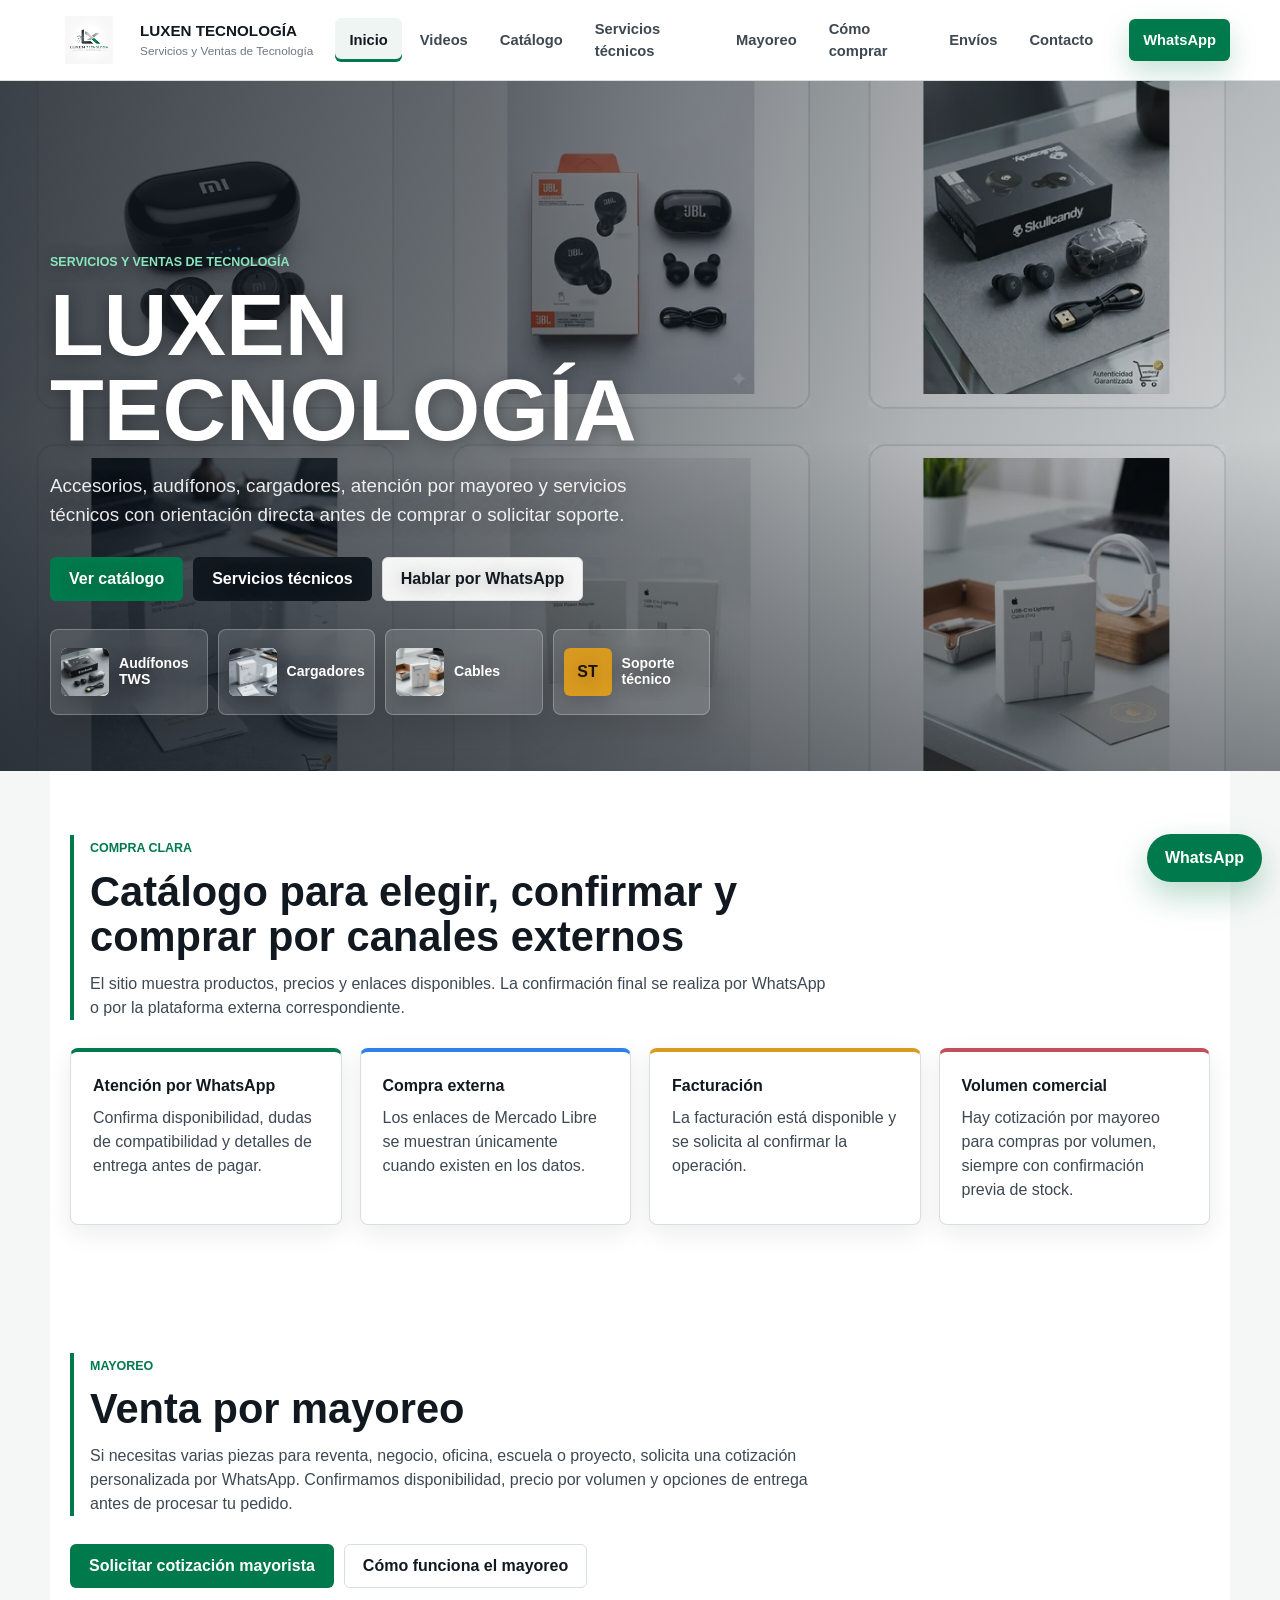
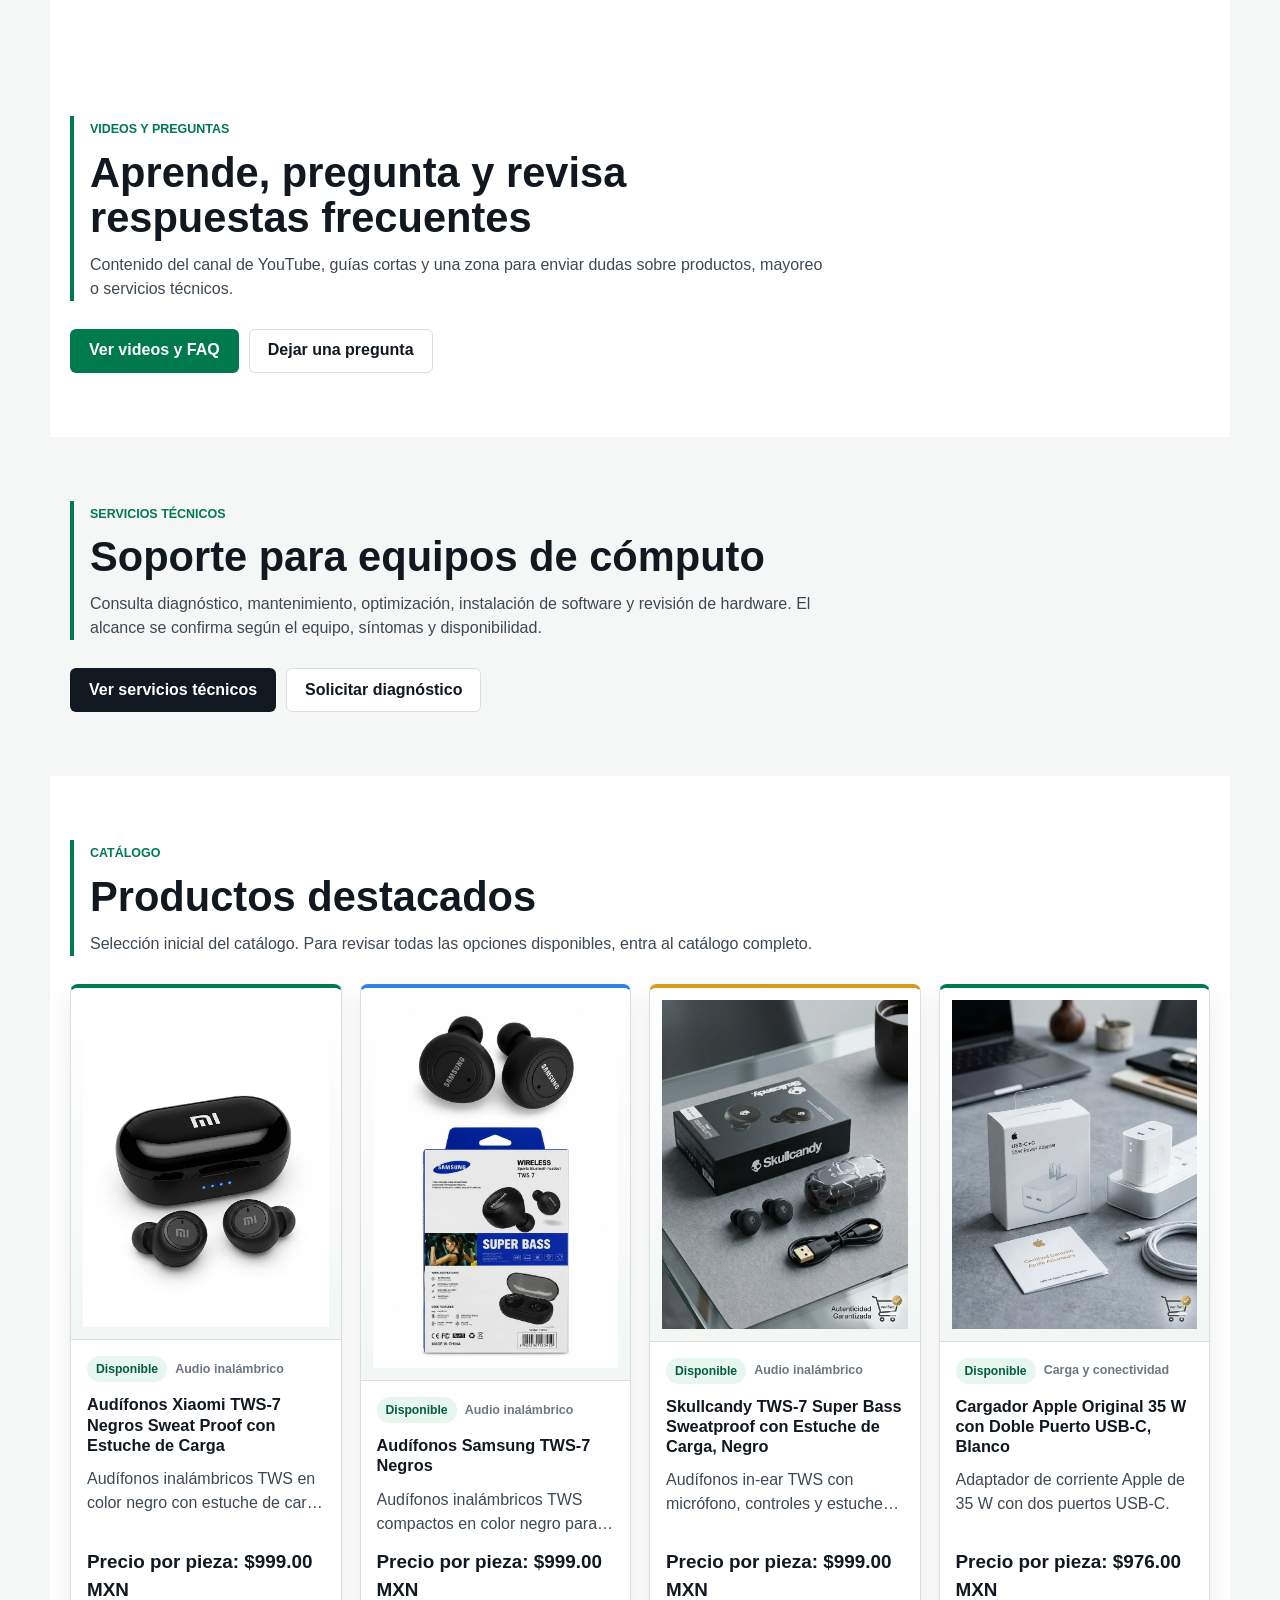
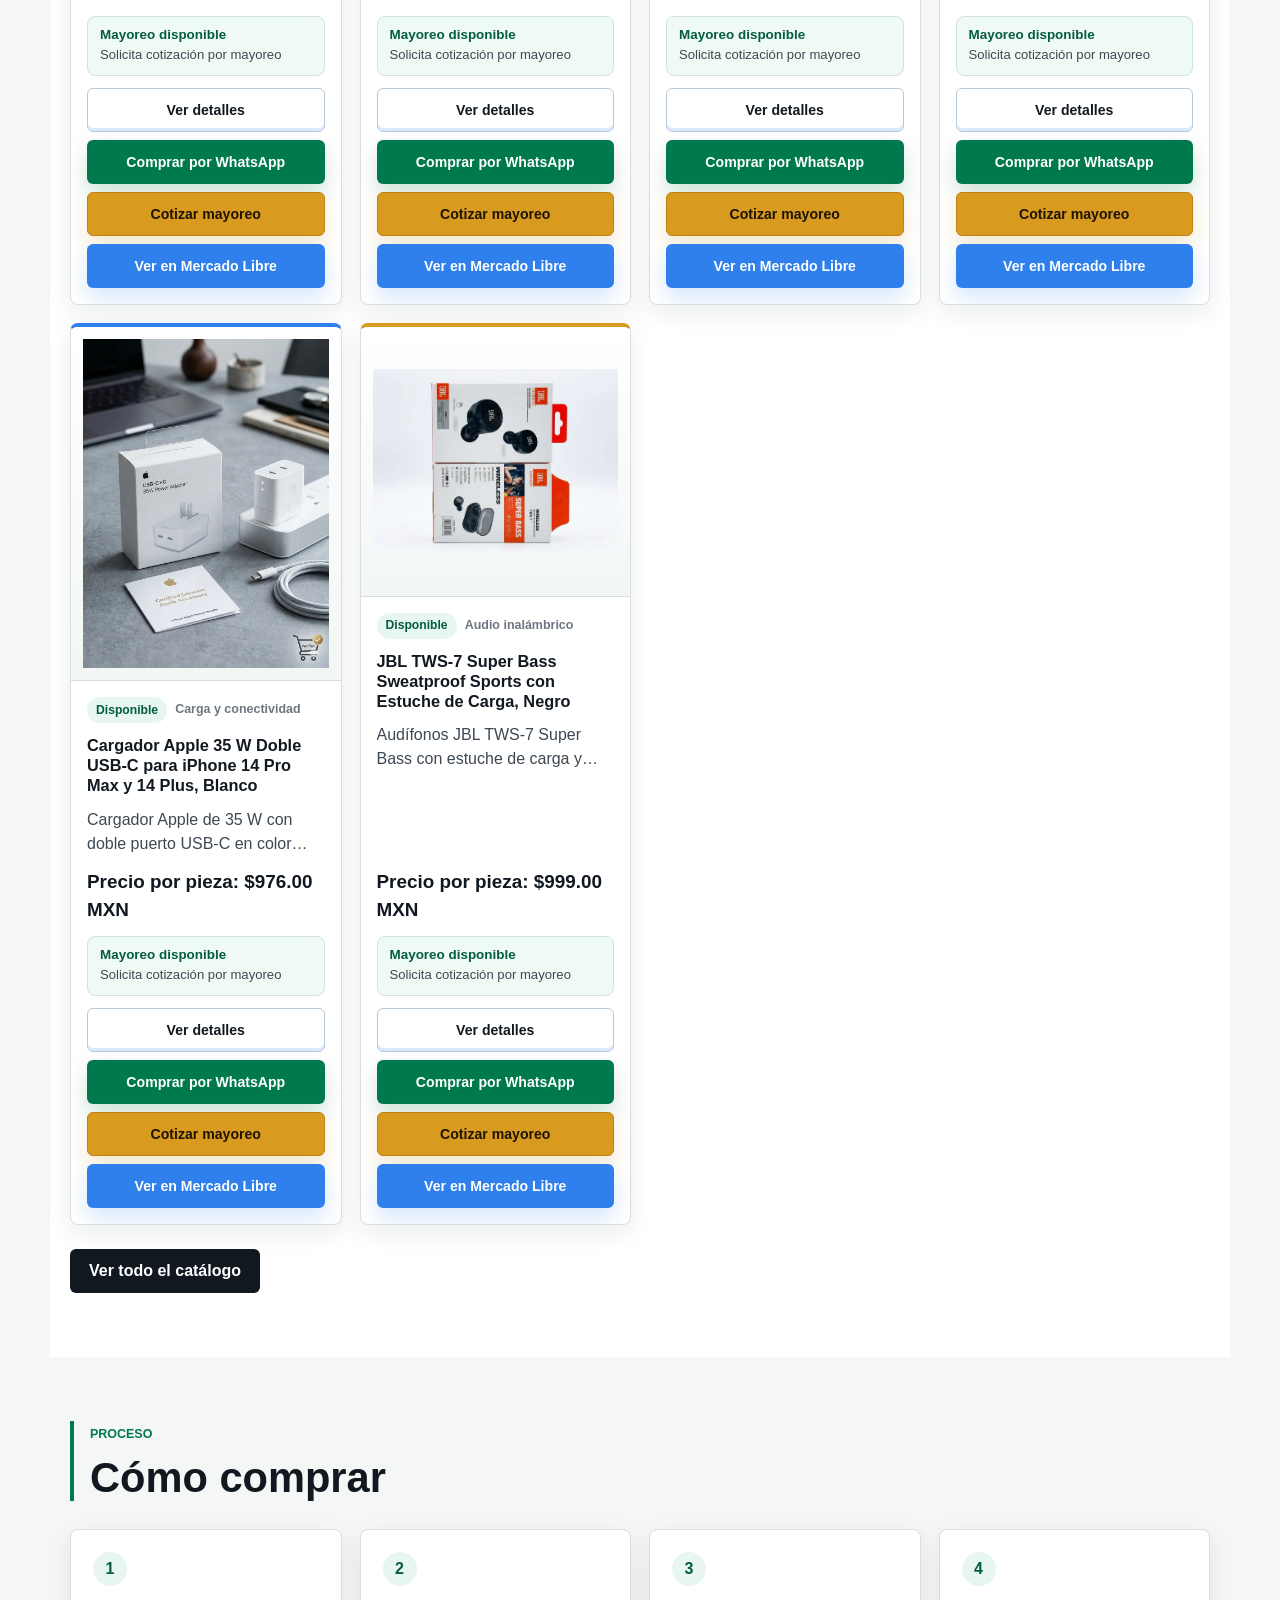
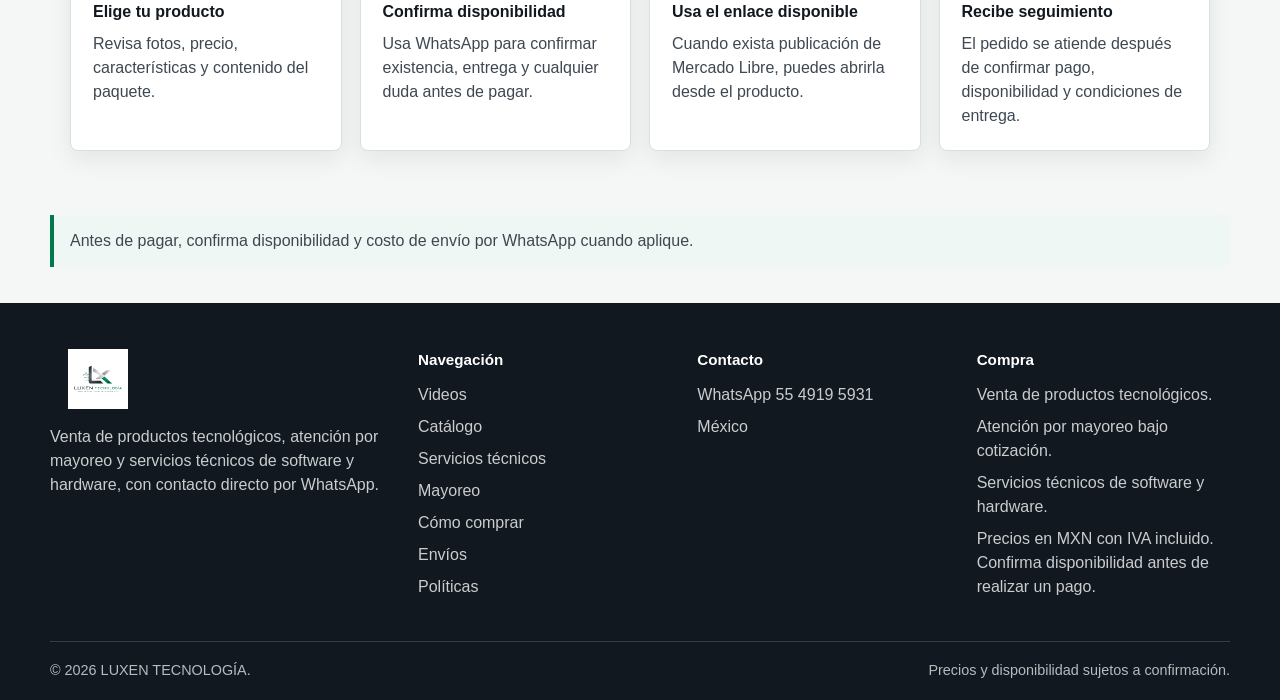
==== commit df40e9bd: "v3" ====
--- a/index.html
+++ b/index.html
@@ -7,9 +7,9 @@
     <meta name="description" content="Catálogo de productos tecnológicos con atención por mayoreo, videos, preguntas frecuentes, compra por WhatsApp y servicios técnicos de software y hardware.">
     <meta property="og:title" content="LUXEN TECNOLOGÍA | Tecnología, mayoreo y servicios técnicos">
     <meta property="og:description" content="Productos tecnológicos, cotización por mayoreo y servicios técnicos para equipos de cómputo.">
-    <meta property="og:image" content="assets/images/productos/hero-productos.webp">
+    <meta property="og:image" content="assets/productos/hero-productos.webp">
     <meta property="og:type" content="website">
-    <link rel="icon" href="assets/images/logos/favicon.png">
+    <link rel="icon" href="assets/logo/favicon.png">
     <link rel="stylesheet" href="css/styles.css">
     <script src="js/data-inline.js" defer></script>
     <script src="js/main.js" defer></script>
@@ -29,6 +29,24 @@
               <a class="button button-primary" href="catalogo.html">Ver catálogo</a>
               <a class="button button-secondary" href="servicios-tecnicos.html">Servicios técnicos</a>
               <a class="button button-ghost" href="contacto.html">Hablar por WhatsApp</a>
+            </div>
+            <div class="hero-product-cues" aria-label="Categorías principales">
+              <a class="hero-cue" href="catalogo.html">
+                <span class="hero-cue__image"><img src="assets/productos/skullcandy-indy-fuel-01.webp" alt=""></span>
+                <span>Audífonos TWS</span>
+              </a>
+              <a class="hero-cue" href="catalogo.html">
+                <span class="hero-cue__image"><img src="assets/productos/cargador-apple-35w-doble-usbc-01.webp" alt=""></span>
+                <span>Cargadores</span>
+              </a>
+              <a class="hero-cue" href="catalogo.html">
+                <span class="hero-cue__image"><img src="assets/productos/cable-usbc-lightning-01.webp" alt=""></span>
+                <span>Cables</span>
+              </a>
+              <a class="hero-cue hero-cue--service" href="servicios-tecnicos.html">
+                <span class="hero-cue__mark">ST</span>
+                <span>Soporte técnico</span>
+              </a>
             </div>
           </div>
         </div>
--- a/css/styles.css
+++ b/css/styles.css
@@ -209,24 +209,34 @@
   display: flex;
   align-items: flex-end;
   color: #fff;
-  background: url("../assets/images/productos/hero-productos.webp") center / cover no-repeat;
+  overflow: hidden;
+  background: url("../assets/productos/hero-productos.webp") center / cover no-repeat;
+}
+
+.page-main > .hero {
+  width: 100%;
+  max-width: none;
+  margin-inline: 0;
 }
 
 .hero::after {
   content: "";
   position: absolute;
   inset: 0;
-  background: rgba(17, 24, 32, 0.68);
+  background:
+    linear-gradient(90deg, rgba(17, 24, 32, 0.78) 0%, rgba(17, 24, 32, 0.56) 38%, rgba(17, 24, 32, 0.25) 72%, rgba(17, 24, 32, 0.12) 100%),
+    linear-gradient(0deg, rgba(17, 24, 32, 0.48) 0%, rgba(17, 24, 32, 0.08) 48%, rgba(17, 24, 32, 0.18) 100%);
 }
 
 .hero .section-inner {
   position: relative;
   z-index: 1;
-  padding: 90px 0 76px;
+  padding: 78px 0 56px;
 }
 
 .hero-copy {
   max-width: 660px;
+  text-shadow: 0 2px 18px rgba(0, 0, 0, 0.34);
 }
 
 .eyebrow {
@@ -276,6 +286,70 @@
 
 .hero-actions {
   margin-top: 28px;
+}
+
+.hero-product-cues {
+  display: grid;
+  grid-template-columns: repeat(4, minmax(0, 1fr));
+  gap: 10px;
+  max-width: 780px;
+  margin-top: 28px;
+}
+
+.hero-cue {
+  min-width: 0;
+  min-height: 86px;
+  display: grid;
+  grid-template-columns: 48px minmax(0, 1fr);
+  align-items: center;
+  gap: 10px;
+  padding: 10px;
+  border: 1px solid rgba(255, 255, 255, 0.26);
+  border-radius: var(--radius);
+  background: rgba(255, 255, 255, 0.13);
+  color: #fff;
+  text-decoration: none;
+  box-shadow: 0 14px 34px rgba(0, 0, 0, 0.16);
+  backdrop-filter: blur(10px);
+}
+
+.hero-cue:hover,
+.hero-cue:focus-visible {
+  background: rgba(255, 255, 255, 0.2);
+  transform: translateY(-1px);
+}
+
+.hero-cue__image,
+.hero-cue__mark {
+  width: 48px;
+  height: 48px;
+  display: inline-flex;
+  align-items: center;
+  justify-content: center;
+  overflow: hidden;
+  border-radius: 6px;
+  background: #fff;
+  color: var(--color-primary-dark);
+  box-shadow: 0 8px 18px rgba(0, 0, 0, 0.16);
+}
+
+.hero-cue__image img {
+  width: 100%;
+  height: 100%;
+  object-fit: cover;
+}
+
+.hero-cue__mark {
+  background: var(--color-gold);
+  color: #1d1400;
+  font-weight: 900;
+}
+
+.hero-cue span:last-child {
+  min-width: 0;
+  font-size: 0.88rem;
+  font-weight: 900;
+  line-height: 1.12;
 }
 
 .button {
@@ -320,6 +394,38 @@
   background: rgba(255, 255, 255, 0.94);
 }
 
+.button-detail {
+  background: #fff;
+  color: var(--color-ink);
+  border-color: #b9c9d6;
+  box-shadow: inset 0 -3px 0 rgba(47, 128, 237, 0.18);
+}
+
+.button-whatsapp {
+  background: var(--color-primary);
+  color: #fff;
+  box-shadow: 0 10px 22px rgba(0, 122, 77, 0.2);
+}
+
+.button-wholesale {
+  background: var(--color-gold);
+  color: #1d1400;
+  border-color: #bd8114;
+  box-shadow: 0 10px 22px rgba(217, 154, 32, 0.22);
+}
+
+.button-marketplace {
+  background: var(--color-sky);
+  color: #fff;
+  box-shadow: 0 10px 22px rgba(47, 128, 237, 0.2);
+}
+
+.button-payment {
+  background: var(--color-ink);
+  color: #fff;
+  box-shadow: 0 10px 22px rgba(17, 24, 32, 0.2);
+}
+
 .button:hover,
 .header-cta:hover {
   transform: translateY(-1px);
@@ -596,6 +702,7 @@
 .product-card__actions {
   display: grid;
   grid-template-columns: 1fr;
+  gap: 8px;
 }
 
 .product-card__actions .button {
@@ -1518,16 +1625,43 @@
   }
 
   .hero {
-    min-height: 580px;
+    min-height: 650px;
     background-position: 59% center;
   }
 
+  .hero::after {
+    background:
+      linear-gradient(180deg, rgba(17, 24, 32, 0.42) 0%, rgba(17, 24, 32, 0.54) 32%, rgba(17, 24, 32, 0.76) 100%),
+      linear-gradient(90deg, rgba(17, 24, 32, 0.2), rgba(17, 24, 32, 0.08));
+  }
+
   .hero .section-inner {
-    padding: 72px 0 56px;
+    padding: 58px 0 44px;
   }
 
   .hero p {
     font-size: 1rem;
+  }
+
+  .hero-product-cues {
+    grid-template-columns: repeat(2, minmax(0, 1fr));
+    margin-top: 22px;
+  }
+
+  .hero-cue {
+    min-height: 72px;
+    grid-template-columns: 42px minmax(0, 1fr);
+    padding: 8px;
+  }
+
+  .hero-cue__image,
+  .hero-cue__mark {
+    width: 42px;
+    height: 42px;
+  }
+
+  .hero-cue span:last-child {
+    font-size: 0.82rem;
   }
 
   .button,
@@ -1572,9 +1706,7 @@
   }
 
   .floating-whatsapp {
-    right: 14px;
-    bottom: 14px;
-    min-height: 46px;
+    display: none;
   }
 
   .service-final-cta .button {
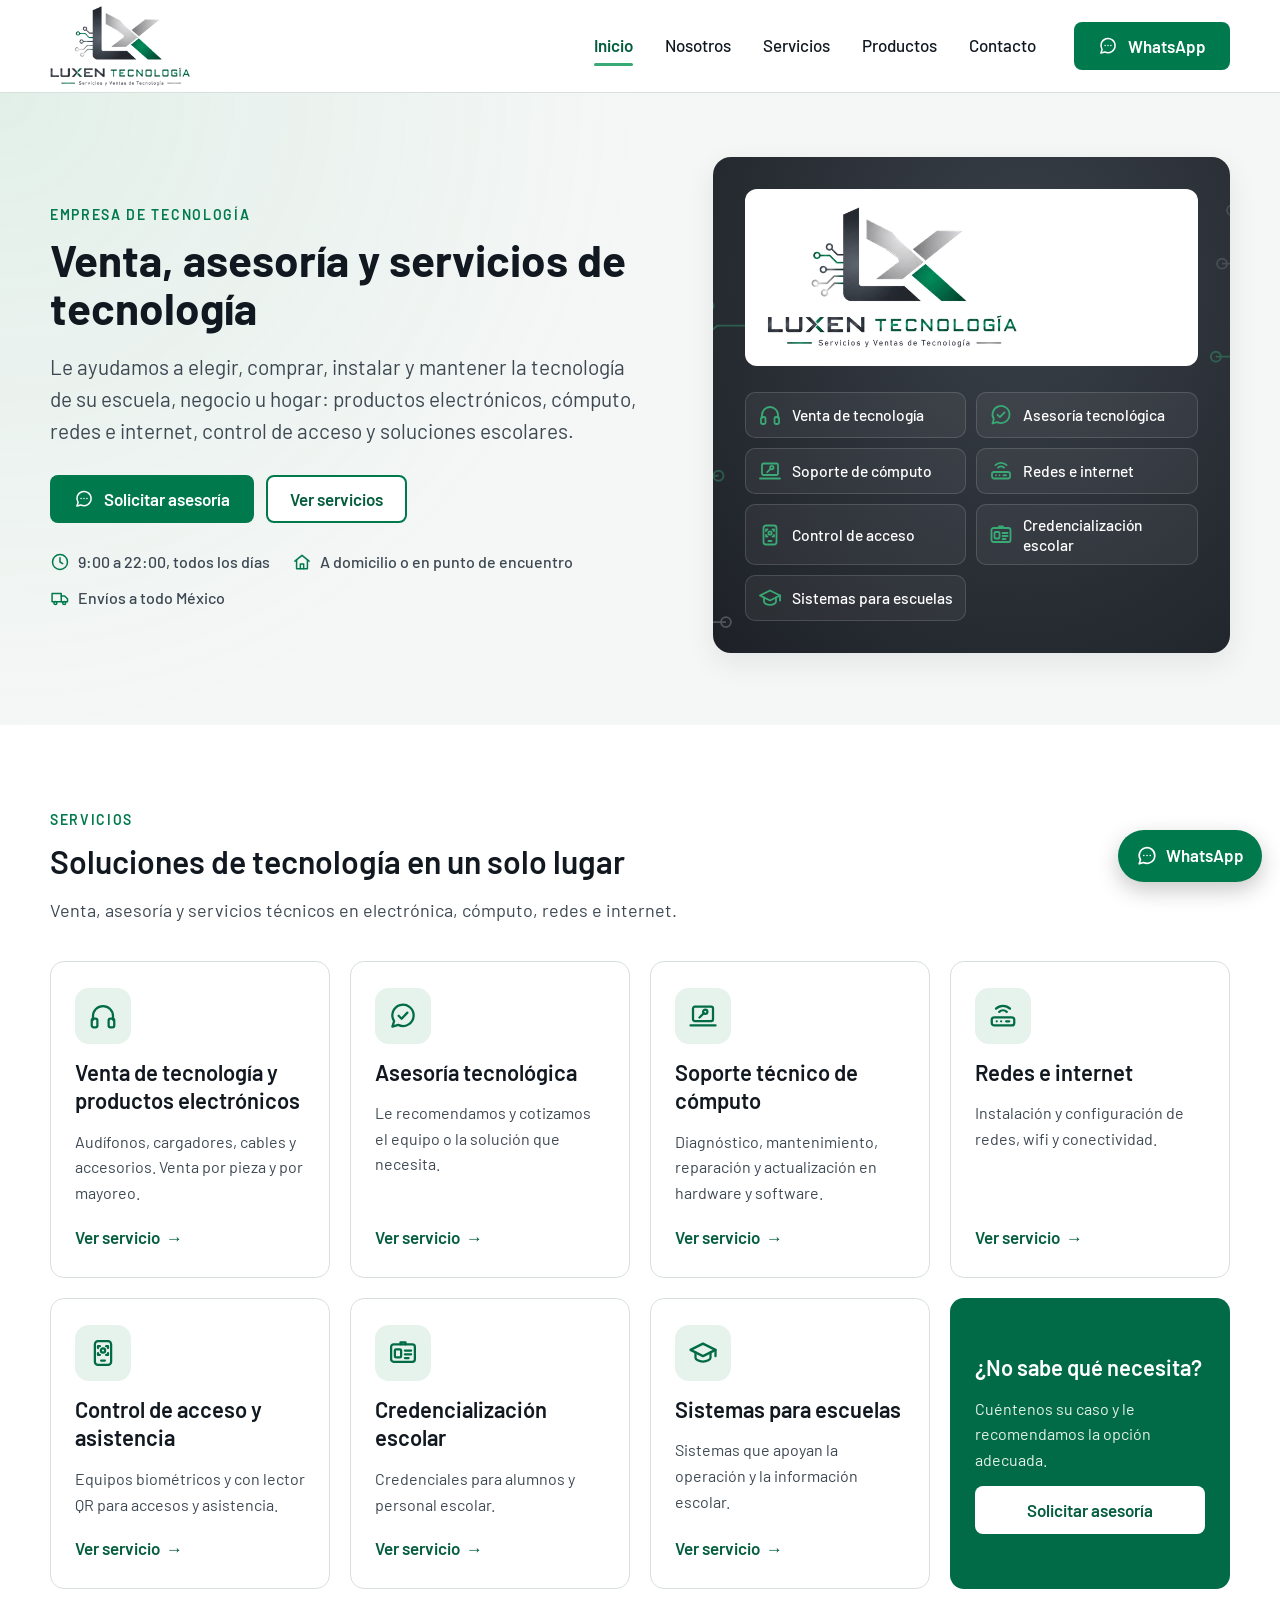
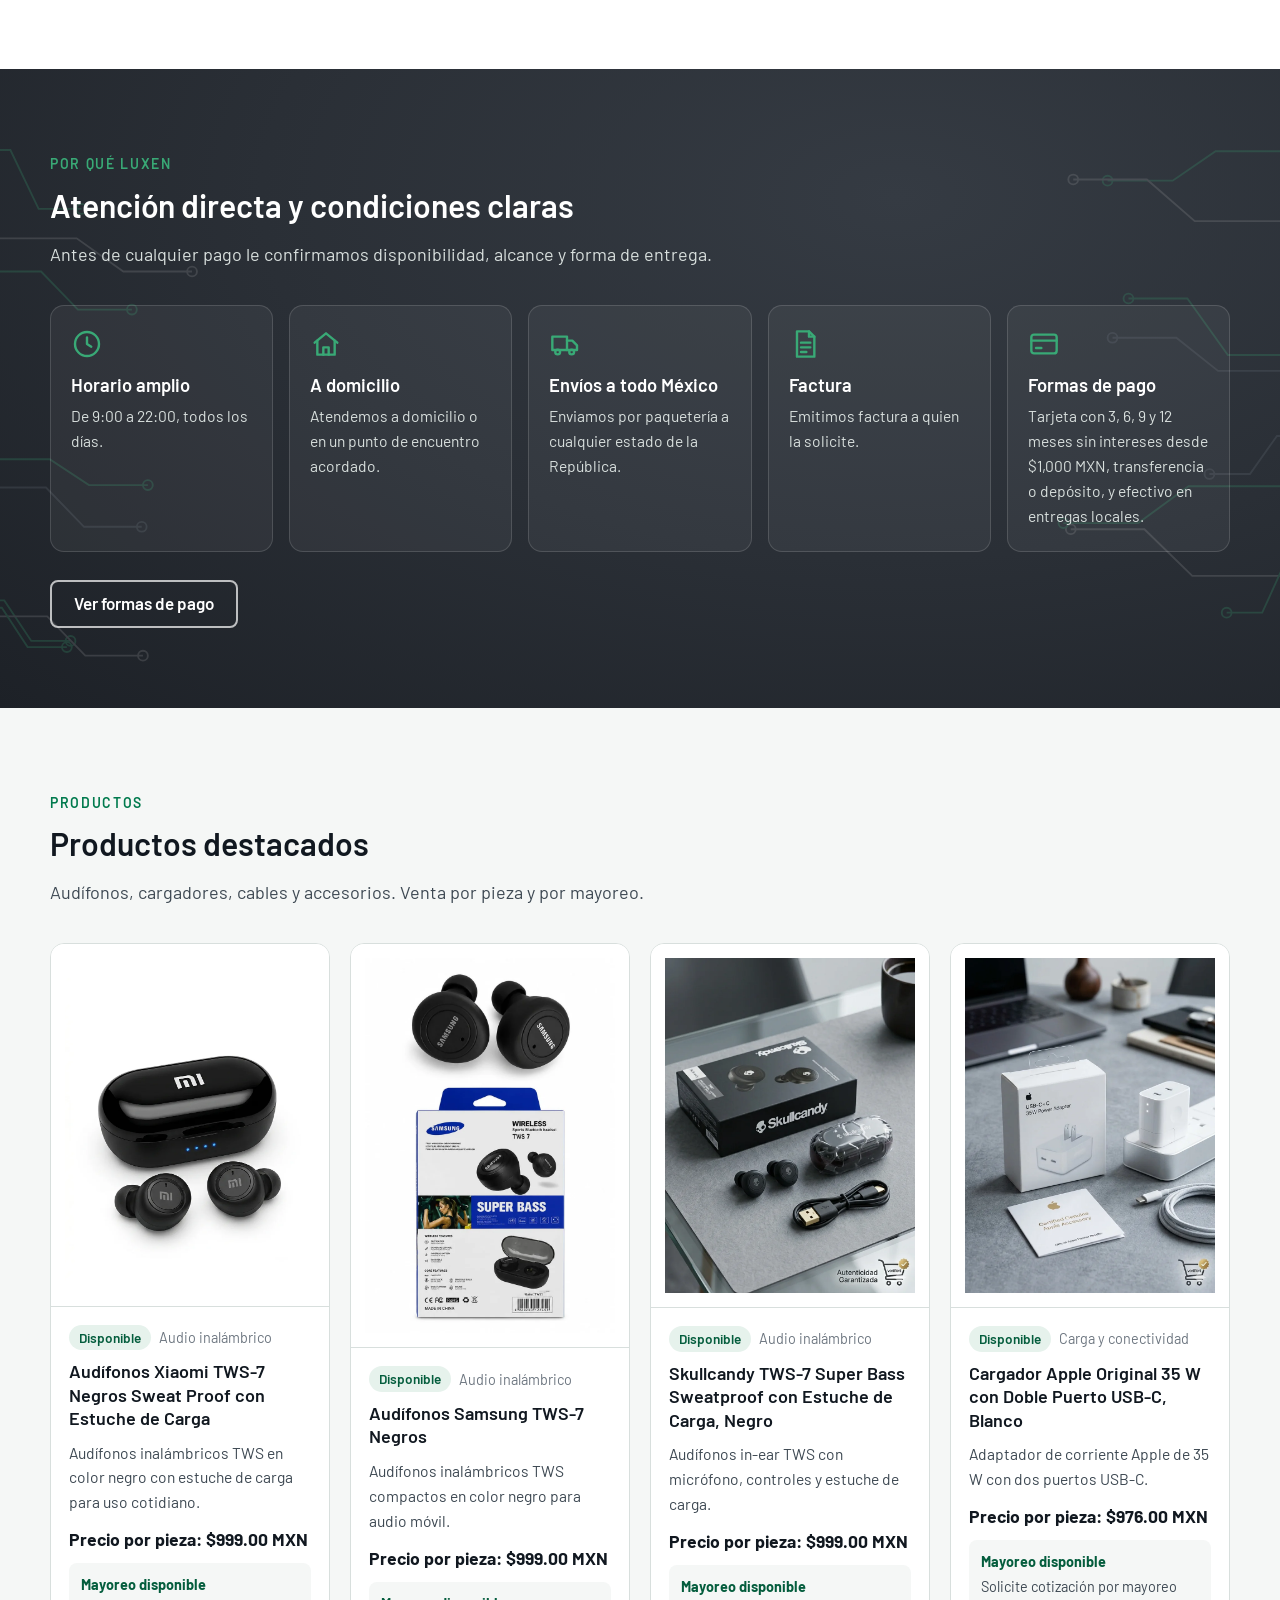
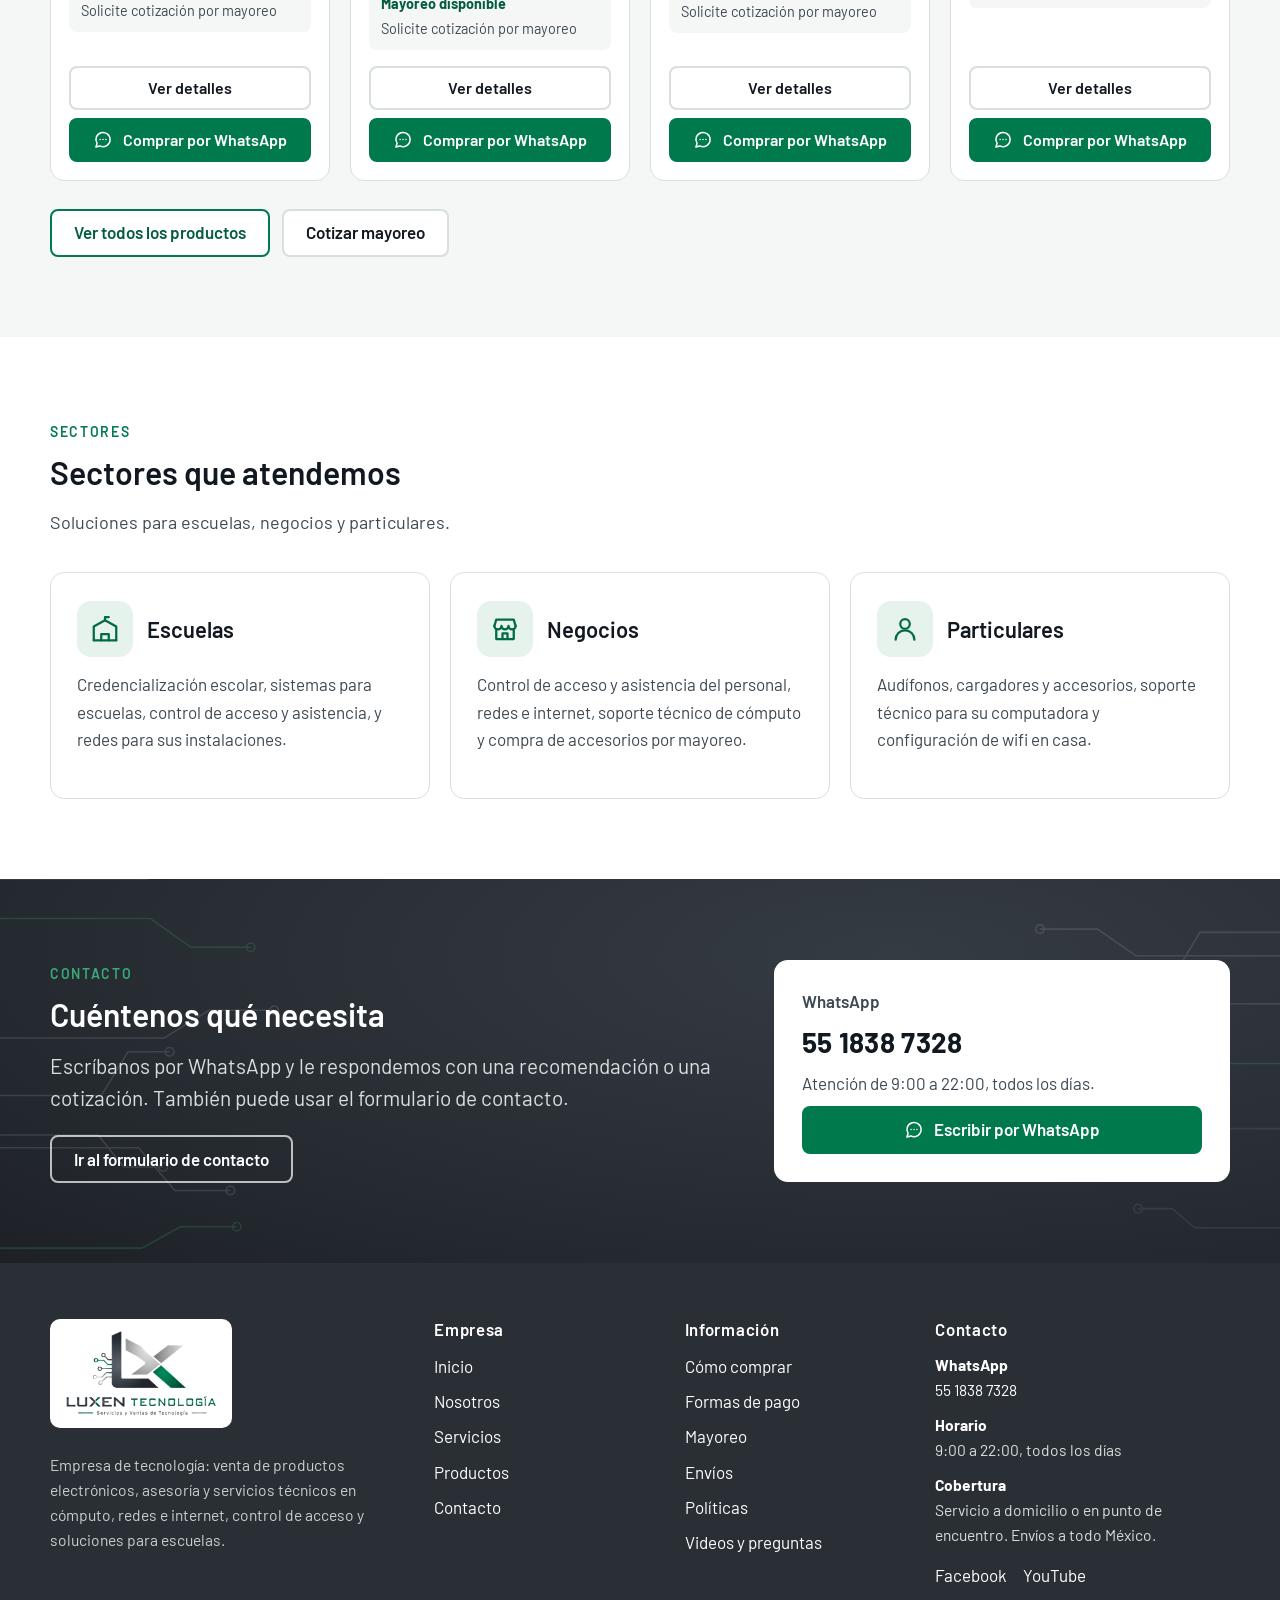
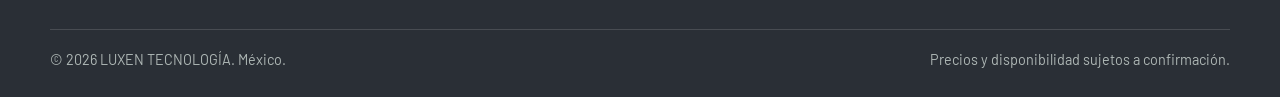
==== commit 6d5be535: "Rediseño del sitio como empresa de tecnología - Nuevo menú: Inicio, Nosotros, Servicios, Productos y" ====
--- a/index.html
+++ b/index.html
@@ -3,15 +3,28 @@
   <head>
     <meta charset="utf-8">
     <meta name="viewport" content="width=device-width, initial-scale=1">
-    <title>LUXEN TECNOLOGÍA | Tecnología, mayoreo y servicios técnicos</title>
-    <meta name="description" content="Catálogo de productos tecnológicos con atención por mayoreo, videos, preguntas frecuentes, compra por WhatsApp y servicios técnicos de software y hardware.">
-    <meta property="og:title" content="LUXEN TECNOLOGÍA | Tecnología, mayoreo y servicios técnicos">
-    <meta property="og:description" content="Productos tecnológicos, cotización por mayoreo y servicios técnicos para equipos de cómputo.">
-    <meta property="og:image" content="assets/productos/hero-productos.webp">
+    <title>LUXEN TECNOLOGÍA | Empresa de tecnología: venta, asesoría y servicios</title>
+    <meta name="description" content="Empresa de tecnología en México: venta de productos electrónicos, asesoría y servicios técnicos de cómputo, redes e internet, control de acceso y soluciones para escuelas.">
+    <link rel="canonical" href="https://tecnologicaluxen.com/">
     <meta property="og:type" content="website">
-    <link rel="icon" href="assets/logo/favicon.png">
+    <meta property="og:site_name" content="LUXEN TECNOLOGÍA">
+    <meta property="og:locale" content="es_MX">
+    <meta property="og:title" content="LUXEN TECNOLOGÍA | Empresa de tecnología: venta, asesoría y servicios">
+    <meta property="og:description" content="Empresa de tecnología en México: venta de productos electrónicos, asesoría y servicios técnicos de cómputo, redes e internet, control de acceso y soluciones para escuelas.">
+    <meta property="og:url" content="https://tecnologicaluxen.com/">
+    <meta property="og:image" content="https://tecnologicaluxen.com/assets/og-luxen.jpg">
+    <meta property="og:image:width" content="1200">
+    <meta property="og:image:height" content="630">
+    <meta property="og:image:alt" content="Logotipo de LUXEN TECNOLOGÍA">
+    <meta name="twitter:card" content="summary_large_image">
+    <meta name="theme-color" content="#007A4D">
+    <link rel="icon" href="favicon.ico" sizes="any">
+    <link rel="icon" type="image/png" sizes="32x32" href="assets/logo/favicon-32.png">
+    <link rel="icon" type="image/png" sizes="192x192" href="assets/logo/favicon.png">
+    <link rel="apple-touch-icon" href="assets/logo/apple-touch-icon.png">
+    <link rel="preload" href="assets/fonts/barlow-regular.woff2" as="font" type="font/woff2" crossorigin>
+    <link rel="preload" href="assets/fonts/barlow-semibold.woff2" as="font" type="font/woff2" crossorigin>
     <link rel="stylesheet" href="css/styles.css">
-    <script src="js/data-inline.js" defer></script>
     <script src="js/main.js" defer></script>
   </head>
   <body data-page="index">
@@ -20,154 +33,172 @@
 
     <main id="contenido" class="page-main">
       <section class="hero" aria-labelledby="hero-title">
-        <div class="section-inner">
+        <div class="section-inner hero-grid">
           <div class="hero-copy">
-            <span class="eyebrow">Servicios y ventas de tecnología</span>
-            <h1 id="hero-title">LUXEN TECNOLOGÍA</h1>
-            <p>Accesorios, audífonos, cargadores, atención por mayoreo y servicios técnicos con orientación directa antes de comprar o solicitar soporte.</p>
+            <span class="eyebrow">Empresa de tecnología</span>
+            <h1 id="hero-title">Venta, asesoría y servicios de tecnología</h1>
+            <p class="lead">Le ayudamos a elegir, comprar, instalar y mantener la tecnología de su escuela, negocio u hogar: productos electrónicos, cómputo, redes e internet, control de acceso y soluciones escolares.</p>
             <div class="hero-actions">
-              <a class="button button-primary" href="catalogo.html">Ver catálogo</a>
-              <a class="button button-secondary" href="servicios-tecnicos.html">Servicios técnicos</a>
-              <a class="button button-ghost" href="contacto.html">Hablar por WhatsApp</a>
+              <a class="button button-primary" href="contacto.html" data-whatsapp-key="mensajeWhatsAppAsesoria"><svg viewBox="0 0 24 24" fill="none" stroke="currentColor" stroke-width="1.8" stroke-linecap="round" stroke-linejoin="round" aria-hidden="true" focusable="false"><path d="M20.5 11.5a8.5 8.5 0 0 1-12.3 7.6L3.5 20.5l1.4-4.4A8.5 8.5 0 1 1 20.5 11.5z"/><path d="M8.5 11.5h.01M12 11.5h.01M15.5 11.5h.01"/></svg>Solicitar asesoría</a>
+              <a class="button button-secondary" href="#servicios">Ver servicios</a>
             </div>
-            <div class="hero-product-cues" aria-label="Categorías principales">
-              <a class="hero-cue" href="catalogo.html">
-                <span class="hero-cue__image"><img src="assets/productos/skullcandy-indy-fuel-01.webp" alt=""></span>
-                <span>Audífonos TWS</span>
-              </a>
-              <a class="hero-cue" href="catalogo.html">
-                <span class="hero-cue__image"><img src="assets/productos/cargador-apple-35w-doble-usbc-01.webp" alt=""></span>
-                <span>Cargadores</span>
-              </a>
-              <a class="hero-cue" href="catalogo.html">
-                <span class="hero-cue__image"><img src="assets/productos/cable-usbc-lightning-01.webp" alt=""></span>
-                <span>Cables</span>
-              </a>
-              <a class="hero-cue hero-cue--service" href="servicios-tecnicos.html">
-                <span class="hero-cue__mark">ST</span>
-                <span>Soporte técnico</span>
-              </a>
+            <ul class="hero-meta">
+              <li><svg viewBox="0 0 24 24" fill="none" stroke="currentColor" stroke-width="1.8" stroke-linecap="round" stroke-linejoin="round" aria-hidden="true" focusable="false"><circle cx="12" cy="12" r="9"/><path d="M12 7v5l3.2 2"/></svg><span data-site-text="horario">9:00 a 22:00, todos los días</span></li>
+              <li><svg viewBox="0 0 24 24" fill="none" stroke="currentColor" stroke-width="1.8" stroke-linecap="round" stroke-linejoin="round" aria-hidden="true" focusable="false"><path d="M3.5 11 12 4l8.5 7"/><path d="M5.5 9.5V20h13V9.5"/><path d="M10 20v-5.5h4V20"/></svg>A domicilio o en punto de encuentro</li>
+              <li><svg viewBox="0 0 24 24" fill="none" stroke="currentColor" stroke-width="1.8" stroke-linecap="round" stroke-linejoin="round" aria-hidden="true" focusable="false"><path d="M2.5 6.5h11v10h-11z"/><path d="M13.5 9.5h4l3.5 3.5v3.5h-7.5"/><circle cx="6.5" cy="18" r="1.8"/><circle cx="17" cy="18" r="1.8"/></svg>Envíos a todo México</li>
+            </ul>
+          </div>
+          <div class="hero-visual">
+            <svg class="circuit" viewBox="0 0 600 400" preserveAspectRatio="xMidYMid slice" aria-hidden="true" focusable="false"><path d="M0 138H53L67 120H88" stroke="#39A976" stroke-width="1.5" fill="none"/><circle cx="88" cy="120" r="4" stroke="#39A976" stroke-width="1.5" fill="none"/><path d="M0 153H75L95 136H125" stroke="#39A976" stroke-width="1.5" fill="none"/><circle cx="125" cy="136" r="4" stroke="#39A976" stroke-width="1.5" fill="none"/><path d="M0 171H40L51 189H67" stroke="#39A976" stroke-width="1.5" fill="none"/><circle cx="67" cy="189" r="4" stroke="#39A976" stroke-width="1.5" fill="none"/><path d="M0 358H61L77 375H102" stroke="#9C9D9F" stroke-width="1.5" fill="none"/><circle cx="102" cy="375" r="4" stroke="#9C9D9F" stroke-width="1.5" fill="none"/><path d="M0 40H49L61 11H81" stroke="#6E7781" stroke-width="1.5" fill="none"/><circle cx="81" cy="11" r="4" stroke="#6E7781" stroke-width="1.5" fill="none"/><path d="M0 221H40L51 196H67" stroke="#39A976" stroke-width="1.5" fill="none"/><circle cx="67" cy="196" r="4" stroke="#39A976" stroke-width="1.5" fill="none"/><path d="M0 223H57L73 257H96" stroke="#39A976" stroke-width="1.5" fill="none"/><circle cx="96" cy="257" r="4" stroke="#39A976" stroke-width="1.5" fill="none"/><path d="M600 230H548L535 195H514" stroke="#9C9D9F" stroke-width="1.5" fill="none"/><circle cx="514" cy="195" r="4" stroke="#9C9D9F" stroke-width="1.5" fill="none"/><path d="M600 53H541L526 86H502" stroke="#6E7781" stroke-width="1.5" fill="none"/><circle cx="502" cy="86" r="4" stroke="#6E7781" stroke-width="1.5" fill="none"/><path d="M0 238H41L52 258H69" stroke="#6E7781" stroke-width="1.5" fill="none"/><circle cx="69" cy="258" r="4" stroke="#6E7781" stroke-width="1.5" fill="none"/><path d="M600 77H546L531 43H510" stroke="#6E7781" stroke-width="1.5" fill="none"/><circle cx="510" cy="43" r="4" stroke="#6E7781" stroke-width="1.5" fill="none"/><path d="M600 144H538L522 161H497" stroke="#39A976" stroke-width="1.5" fill="none"/><circle cx="497" cy="161" r="4" stroke="#39A976" stroke-width="1.5" fill="none"/></svg>
+            <div class="hero-visual__plate">
+              <picture>
+                <source srcset="assets/logo/luxen-logo-transparente.webp" type="image/webp">
+                <img src="assets/logo/luxen-logo-transparente.png" alt="LUXEN TECNOLOGÍA, Servicios y Ventas de Tecnología" width="480" height="271" fetchpriority="high">
+              </picture>
             </div>
-          </div>
-        </div>
-      </section>
-
-      <section class="section-band">
-        <div class="section-inner">
-          <div class="section-heading">
-            <span class="eyebrow">Compra clara</span>
-            <h2>Catálogo para elegir, confirmar y comprar por canales externos</h2>
-            <p>El sitio muestra productos, precios y enlaces disponibles. La confirmación final se realiza por WhatsApp o por la plataforma externa correspondiente.</p>
-          </div>
-          <div class="feature-grid">
-            <article class="feature-item">
-              <strong>Atención por WhatsApp</strong>
-              <p>Confirma disponibilidad, dudas de compatibilidad y detalles de entrega antes de pagar.</p>
-            </article>
-            <article class="feature-item">
-              <strong>Compra externa</strong>
-              <p>Los enlaces de Mercado Libre se muestran únicamente cuando existen en los datos.</p>
-            </article>
-            <article class="feature-item">
-              <strong>Facturación</strong>
-              <p>La facturación está disponible y se solicita al confirmar la operación.</p>
-            </article>
-            <article class="feature-item">
-              <strong>Volumen comercial</strong>
-              <p>Hay cotización por mayoreo para compras por volumen, siempre con confirmación previa de stock.</p>
-            </article>
-          </div>
-        </div>
-      </section>
-
-      <section id="mayoreo" class="section-band page-band">
-        <div class="section-inner">
-          <div class="section-heading">
-            <span class="eyebrow">Mayoreo</span>
-            <h2>Venta por mayoreo</h2>
-            <p>Si necesitas varias piezas para reventa, negocio, oficina, escuela o proyecto, solicita una cotización personalizada por WhatsApp. Confirmamos disponibilidad, precio por volumen y opciones de entrega antes de procesar tu pedido.</p>
-          </div>
-          <div class="page-actions">
-            <a class="button button-primary wholesale-cta" href="contacto.html" data-whatsapp-message="Hola, me interesa conocer sus precios por mayoreo. ¿Me pueden compartir información sobre productos, cantidades mínimas y disponibilidad?">Solicitar cotización mayorista</a>
-            <a class="button button-ghost" href="como-comprar.html#mayoreo">Cómo funciona el mayoreo</a>
-          </div>
-        </div>
-      </section>
-
-      <section class="section-band">
-        <div class="section-inner">
-          <div class="section-heading">
-            <span class="eyebrow">Videos y preguntas</span>
-            <h2>Aprende, pregunta y revisa respuestas frecuentes</h2>
-            <p>Contenido del canal de YouTube, guías cortas y una zona para enviar dudas sobre productos, mayoreo o servicios técnicos.</p>
-          </div>
-          <div class="page-actions">
-            <a class="button button-primary" href="videos.html">Ver videos y FAQ</a>
-            <a class="button button-ghost" href="videos.html#preguntas">Dejar una pregunta</a>
-          </div>
-        </div>
-      </section>
-
-      <section class="section-band">
-        <div class="section-inner">
-          <div class="section-heading">
-            <span class="eyebrow">Servicios técnicos</span>
-            <h2>Soporte para equipos de cómputo</h2>
-            <p>Consulta diagnóstico, mantenimiento, optimización, instalación de software y revisión de hardware. El alcance se confirma según el equipo, síntomas y disponibilidad.</p>
-          </div>
-          <div class="page-actions">
-            <a class="button button-secondary" href="servicios-tecnicos.html">Ver servicios técnicos</a>
-            <a class="button button-ghost" href="contacto.html" data-whatsapp-message="Hola, necesito información sobre un servicio técnico para mi equipo de cómputo.&#10;&#10;Tipo de equipo:&#10;Marca y modelo:&#10;Problema o síntoma:&#10;Ciudad:&#10;¿Pueden ayudarme con diagnóstico y cotización?">Solicitar diagnóstico</a>
-          </div>
-        </div>
-      </section>
-
-      <section class="section-band">
-        <div class="section-inner">
-          <div class="section-heading">
-            <span class="eyebrow">Catálogo</span>
-            <h2>Productos destacados</h2>
-            <p>Selección inicial del catálogo. Para revisar todas las opciones disponibles, entra al catálogo completo.</p>
-          </div>
-          <div id="featured-grid" class="product-grid" aria-live="polite"></div>
-          <div class="page-actions" style="margin-top: 24px;">
-            <a class="button button-secondary" href="catalogo.html">Ver todo el catálogo</a>
-          </div>
-        </div>
-      </section>
-
-      <section class="section-band">
-        <div class="section-inner">
-          <div class="section-heading">
-            <span class="eyebrow">Proceso</span>
-            <h2>Cómo comprar</h2>
-          </div>
-          <div class="steps-grid">
-            <article class="step-item">
-              <span class="step-number">1</span>
-              <strong>Elige tu producto</strong>
-              <p>Revisa fotos, precio, características y contenido del paquete.</p>
-            </article>
-            <article class="step-item">
-              <span class="step-number">2</span>
-              <strong>Confirma disponibilidad</strong>
-              <p>Usa WhatsApp para confirmar existencia, entrega y cualquier duda antes de pagar.</p>
-            </article>
-            <article class="step-item">
-              <span class="step-number">3</span>
-              <strong>Usa el enlace disponible</strong>
-              <p>Cuando exista publicación de Mercado Libre, puedes abrirla desde el producto.</p>
-            </article>
-            <article class="step-item">
-              <span class="step-number">4</span>
-              <strong>Recibe seguimiento</strong>
-              <p>El pedido se atiende después de confirmar pago, disponibilidad y condiciones de entrega.</p>
-            </article>
-          </div>
-        </div>
-      </section>
-
-      <p class="notice-inline">Antes de pagar, confirma disponibilidad y costo de envío por WhatsApp cuando aplique.</p>
+            <ul class="hero-visual__grid" aria-label="Líneas de servicio"><li><svg viewBox="0 0 24 24" fill="none" stroke="currentColor" stroke-width="1.8" stroke-linecap="round" stroke-linejoin="round" aria-hidden="true" focusable="false"><path d="M4 15v-3a8 8 0 0 1 16 0v3"/><rect x="3" y="14" width="4.5" height="7" rx="1.5"/><rect x="16.5" y="14" width="4.5" height="7" rx="1.5"/></svg><span>Venta de tecnología</span></li><li><svg viewBox="0 0 24 24" fill="none" stroke="currentColor" stroke-width="1.8" stroke-linecap="round" stroke-linejoin="round" aria-hidden="true" focusable="false"><path d="M20.5 11.5a8.5 8.5 0 0 1-12.3 7.6L3.5 20.5l1.4-4.4A8.5 8.5 0 1 1 20.5 11.5z"/><path d="m8.5 11.8 2.4 2.4 4.6-4.9"/></svg><span>Asesoría tecnológica</span></li><li><svg viewBox="0 0 24 24" fill="none" stroke="currentColor" stroke-width="1.8" stroke-linecap="round" stroke-linejoin="round" aria-hidden="true" focusable="false"><rect x="4" y="4.5" width="16" height="11.5" rx="1.5"/><path d="M2 19.5h20"/><circle cx="13.8" cy="8.6" r="1.7"/><path d="m12.6 9.8-3.4 3.4"/></svg><span>Soporte de cómputo</span></li><li><svg viewBox="0 0 24 24" fill="none" stroke="currentColor" stroke-width="1.8" stroke-linecap="round" stroke-linejoin="round" aria-hidden="true" focusable="false"><rect x="3" y="13" width="18" height="6.5" rx="2"/><path d="M7 16.25h.01M10.5 16.25h.01"/><path d="M14.5 16.25H17"/><path d="M9 8.7a4.3 4.3 0 0 1 6 0"/><path d="M6.4 6.1a8 8 0 0 1 11.2 0"/></svg><span>Redes e internet</span></li><li><svg viewBox="0 0 24 24" fill="none" stroke="currentColor" stroke-width="1.8" stroke-linecap="round" stroke-linejoin="round" aria-hidden="true" focusable="false"><rect x="5.5" y="2.5" width="13" height="19" rx="2.5"/><path d="M9.5 6.5h-1.5V8M14.5 6.5H16V8M9.5 13.5H8V12M14.5 13.5H16V12"/><circle cx="12" cy="10" r="1.7"/><path d="M10.5 18h3"/></svg><span>Control de acceso</span></li><li><svg viewBox="0 0 24 24" fill="none" stroke="currentColor" stroke-width="1.8" stroke-linecap="round" stroke-linejoin="round" aria-hidden="true" focusable="false"><rect x="2.5" y="5" width="19" height="14" rx="2"/><rect x="5.5" y="9" width="5" height="6.5" rx="1"/><path d="M13.5 10h5M13.5 13h5M13.5 16h3"/><path d="M10 5V3.5h4V5"/></svg><span>Credencialización escolar</span></li><li><svg viewBox="0 0 24 24" fill="none" stroke="currentColor" stroke-width="1.8" stroke-linecap="round" stroke-linejoin="round" aria-hidden="true" focusable="false"><path d="M2 9.5 12 4.5l10 5-10 5z"/><path d="M6 11.5v4.3c0 1.5 2.7 3 6 3s6-1.5 6-3v-4.3"/><path d="M22 9.5v5"/></svg><span>Sistemas para escuelas</span></li></ul>
+          </div>
+        </div>
+      </section>
+
+      <section id="servicios" class="section" aria-labelledby="servicios-titulo">
+        <div class="section-inner">
+          <div class="section-heading">
+            <span class="eyebrow">Servicios</span>
+            <h2 id="servicios-titulo">Soluciones de tecnología en un solo lugar</h2>
+            <p>Venta, asesoría y servicios técnicos en electrónica, cómputo, redes e internet.</p>
+          </div>
+          <div class="services-grid">
+            <article class="service-card">
+              <span class="icon-badge"><svg viewBox="0 0 24 24" fill="none" stroke="currentColor" stroke-width="1.8" stroke-linecap="round" stroke-linejoin="round" aria-hidden="true" focusable="false"><path d="M4 15v-3a8 8 0 0 1 16 0v3"/><rect x="3" y="14" width="4.5" height="7" rx="1.5"/><rect x="16.5" y="14" width="4.5" height="7" rx="1.5"/></svg></span>
+              <h3>Venta de tecnología y productos electrónicos</h3>
+              <p>Audífonos, cargadores, cables y accesorios. Venta por pieza y por mayoreo.</p>
+              <a class="card-link" href="servicios.html#venta">Ver servicio<span class="visually-hidden">: Venta de tecnología y productos electrónicos</span></a>
+            </article>
+            <article class="service-card">
+              <span class="icon-badge"><svg viewBox="0 0 24 24" fill="none" stroke="currentColor" stroke-width="1.8" stroke-linecap="round" stroke-linejoin="round" aria-hidden="true" focusable="false"><path d="M20.5 11.5a8.5 8.5 0 0 1-12.3 7.6L3.5 20.5l1.4-4.4A8.5 8.5 0 1 1 20.5 11.5z"/><path d="m8.5 11.8 2.4 2.4 4.6-4.9"/></svg></span>
+              <h3>Asesoría tecnológica</h3>
+              <p>Le recomendamos y cotizamos el equipo o la solución que necesita.</p>
+              <a class="card-link" href="servicios.html#asesoria">Ver servicio<span class="visually-hidden">: Asesoría tecnológica</span></a>
+            </article>
+            <article class="service-card">
+              <span class="icon-badge"><svg viewBox="0 0 24 24" fill="none" stroke="currentColor" stroke-width="1.8" stroke-linecap="round" stroke-linejoin="round" aria-hidden="true" focusable="false"><rect x="4" y="4.5" width="16" height="11.5" rx="1.5"/><path d="M2 19.5h20"/><circle cx="13.8" cy="8.6" r="1.7"/><path d="m12.6 9.8-3.4 3.4"/></svg></span>
+              <h3>Soporte técnico de cómputo</h3>
+              <p>Diagnóstico, mantenimiento, reparación y actualización en hardware y software.</p>
+              <a class="card-link" href="servicios.html#soporte">Ver servicio<span class="visually-hidden">: Soporte técnico de cómputo</span></a>
+            </article>
+            <article class="service-card">
+              <span class="icon-badge"><svg viewBox="0 0 24 24" fill="none" stroke="currentColor" stroke-width="1.8" stroke-linecap="round" stroke-linejoin="round" aria-hidden="true" focusable="false"><rect x="3" y="13" width="18" height="6.5" rx="2"/><path d="M7 16.25h.01M10.5 16.25h.01"/><path d="M14.5 16.25H17"/><path d="M9 8.7a4.3 4.3 0 0 1 6 0"/><path d="M6.4 6.1a8 8 0 0 1 11.2 0"/></svg></span>
+              <h3>Redes e internet</h3>
+              <p>Instalación y configuración de redes, wifi y conectividad.</p>
+              <a class="card-link" href="servicios.html#redes">Ver servicio<span class="visually-hidden">: Redes e internet</span></a>
+            </article>
+            <article class="service-card">
+              <span class="icon-badge"><svg viewBox="0 0 24 24" fill="none" stroke="currentColor" stroke-width="1.8" stroke-linecap="round" stroke-linejoin="round" aria-hidden="true" focusable="false"><rect x="5.5" y="2.5" width="13" height="19" rx="2.5"/><path d="M9.5 6.5h-1.5V8M14.5 6.5H16V8M9.5 13.5H8V12M14.5 13.5H16V12"/><circle cx="12" cy="10" r="1.7"/><path d="M10.5 18h3"/></svg></span>
+              <h3>Control de acceso y asistencia</h3>
+              <p>Equipos biométricos y con lector QR para accesos y asistencia.</p>
+              <a class="card-link" href="servicios.html#acceso">Ver servicio<span class="visually-hidden">: Control de acceso y asistencia</span></a>
+            </article>
+            <article class="service-card">
+              <span class="icon-badge"><svg viewBox="0 0 24 24" fill="none" stroke="currentColor" stroke-width="1.8" stroke-linecap="round" stroke-linejoin="round" aria-hidden="true" focusable="false"><rect x="2.5" y="5" width="19" height="14" rx="2"/><rect x="5.5" y="9" width="5" height="6.5" rx="1"/><path d="M13.5 10h5M13.5 13h5M13.5 16h3"/><path d="M10 5V3.5h4V5"/></svg></span>
+              <h3>Credencialización escolar</h3>
+              <p>Credenciales para alumnos y personal escolar.</p>
+              <a class="card-link" href="servicios.html#credencializacion">Ver servicio<span class="visually-hidden">: Credencialización escolar</span></a>
+            </article>
+            <article class="service-card">
+              <span class="icon-badge"><svg viewBox="0 0 24 24" fill="none" stroke="currentColor" stroke-width="1.8" stroke-linecap="round" stroke-linejoin="round" aria-hidden="true" focusable="false"><path d="M2 9.5 12 4.5l10 5-10 5z"/><path d="M6 11.5v4.3c0 1.5 2.7 3 6 3s6-1.5 6-3v-4.3"/><path d="M22 9.5v5"/></svg></span>
+              <h3>Sistemas para escuelas</h3>
+              <p>Sistemas que apoyan la operación y la información escolar.</p>
+              <a class="card-link" href="servicios.html#sistemas-escolares">Ver servicio<span class="visually-hidden">: Sistemas para escuelas</span></a>
+            </article>
+            <article class="service-card service-card--cta">
+              <h3>¿No sabe qué necesita?</h3>
+              <p>Cuéntenos su caso y le recomendamos la opción adecuada.</p>
+              <a class="button button-light" href="contacto.html" data-whatsapp-key="mensajeWhatsAppAsesoria">Solicitar asesoría</a>
+            </article>
+          </div>
+        </div>
+      </section>
+
+      <section class="section section--dark" aria-labelledby="porque-titulo">
+        <svg class="circuit" viewBox="0 0 1200 520" preserveAspectRatio="xMidYMid slice" aria-hidden="true" focusable="false"><path d="M0 341H116L147 373H194" stroke="#6E7781" stroke-width="1.5" fill="none"/><circle cx="194" cy="373" r="4" stroke="#6E7781" stroke-width="1.5" fill="none"/><path d="M1200 299H1119L1097 330H1064" stroke="#6E7781" stroke-width="1.5" fill="none"/><circle cx="1064" cy="330" r="4" stroke="#6E7781" stroke-width="1.5" fill="none"/><path d="M1200 413H1050L1011 375H951" stroke="#9C9D9F" stroke-width="1.5" fill="none"/><circle cx="951" cy="375" r="4" stroke="#9C9D9F" stroke-width="1.5" fill="none"/><path d="M0 433H82L104 466H136" stroke="#39A976" stroke-width="1.5" fill="none"/><circle cx="136" cy="466" r="4" stroke="#39A976" stroke-width="1.5" fill="none"/><path d="M1200 399H1127L1107 443H1078" stroke="#39A976" stroke-width="1.5" fill="none"/><circle cx="1078" cy="443" r="4" stroke="#39A976" stroke-width="1.5" fill="none"/><path d="M1200 233H1079L1046 187H998" stroke="#39A976" stroke-width="1.5" fill="none"/><circle cx="998" cy="187" r="4" stroke="#39A976" stroke-width="1.5" fill="none"/><path d="M0 138H141L179 165H235" stroke="#9C9D9F" stroke-width="1.5" fill="none"/><circle cx="235" cy="165" r="4" stroke="#9C9D9F" stroke-width="1.5" fill="none"/><path d="M0 318H119L151 339H199" stroke="#39A976" stroke-width="1.5" fill="none"/><circle cx="199" cy="339" r="4" stroke="#39A976" stroke-width="1.5" fill="none"/><path d="M0 446H117L148 478H195" stroke="#9C9D9F" stroke-width="1.5" fill="none"/><circle cx="195" cy="478" r="4" stroke="#9C9D9F" stroke-width="1.5" fill="none"/><path d="M0 439H80L101 471H133" stroke="#39A976" stroke-width="1.5" fill="none"/><circle cx="133" cy="471" r="4" stroke="#39A976" stroke-width="1.5" fill="none"/><path d="M1200 340H1047L1006 370H945" stroke="#39A976" stroke-width="1.5" fill="none"/><circle cx="945" cy="370" r="4" stroke="#39A976" stroke-width="1.5" fill="none"/><path d="M0 165H112L142 196H186" stroke="#39A976" stroke-width="1.5" fill="none"/><circle cx="186" cy="196" r="4" stroke="#39A976" stroke-width="1.5" fill="none"/><path d="M1200 67H1069L1034 91H981" stroke="#39A976" stroke-width="1.5" fill="none"/><circle cx="981" cy="91" r="4" stroke="#39A976" stroke-width="1.5" fill="none"/><path d="M1200 246H1071L1037 219H985" stroke="#6E7781" stroke-width="1.5" fill="none"/><circle cx="985" cy="219" r="4" stroke="#6E7781" stroke-width="1.5" fill="none"/><path d="M0 66H87L110 114H145" stroke="#39A976" stroke-width="1.5" fill="none"/><circle cx="145" cy="114" r="4" stroke="#39A976" stroke-width="1.5" fill="none"/><path d="M1200 124H1052L1013 90H953" stroke="#9C9D9F" stroke-width="1.5" fill="none"/><circle cx="953" cy="90" r="4" stroke="#9C9D9F" stroke-width="1.5" fill="none"/></svg>
+        <div class="section-inner">
+          <div class="section-heading">
+            <span class="eyebrow">Por qué LUXEN</span>
+            <h2 id="porque-titulo">Atención directa y condiciones claras</h2>
+            <p>Antes de cualquier pago le confirmamos disponibilidad, alcance y forma de entrega.</p>
+          </div>
+          <div class="facts-grid">
+            <article class="fact"><svg viewBox="0 0 24 24" fill="none" stroke="currentColor" stroke-width="1.8" stroke-linecap="round" stroke-linejoin="round" aria-hidden="true" focusable="false"><circle cx="12" cy="12" r="9"/><path d="M12 7v5l3.2 2"/></svg><h3>Horario amplio</h3><p>De <span data-site-text="horario">9:00 a 22:00, todos los días</span>.</p></article>
+            <article class="fact"><svg viewBox="0 0 24 24" fill="none" stroke="currentColor" stroke-width="1.8" stroke-linecap="round" stroke-linejoin="round" aria-hidden="true" focusable="false"><path d="M3.5 11 12 4l8.5 7"/><path d="M5.5 9.5V20h13V9.5"/><path d="M10 20v-5.5h4V20"/></svg><h3>A domicilio</h3><p>Atendemos a domicilio o en un punto de encuentro acordado.</p></article>
+            <article class="fact"><svg viewBox="0 0 24 24" fill="none" stroke="currentColor" stroke-width="1.8" stroke-linecap="round" stroke-linejoin="round" aria-hidden="true" focusable="false"><path d="M2.5 6.5h11v10h-11z"/><path d="M13.5 9.5h4l3.5 3.5v3.5h-7.5"/><circle cx="6.5" cy="18" r="1.8"/><circle cx="17" cy="18" r="1.8"/></svg><h3>Envíos a todo México</h3><p>Enviamos por paquetería a cualquier estado de la República.</p></article>
+            <article class="fact"><svg viewBox="0 0 24 24" fill="none" stroke="currentColor" stroke-width="1.8" stroke-linecap="round" stroke-linejoin="round" aria-hidden="true" focusable="false"><path d="M6 2.5h9l4 4v15H6z"/><path d="M15 2.5v4h4"/><path d="M9 11h7M9 14.5h7M9 18h4"/></svg><h3>Factura</h3><p>Emitimos factura a quien la solicite.</p></article>
+            <article class="fact"><svg viewBox="0 0 24 24" fill="none" stroke="currentColor" stroke-width="1.8" stroke-linecap="round" stroke-linejoin="round" aria-hidden="true" focusable="false"><rect x="2.5" y="5" width="19" height="14" rx="2"/><path d="M2.5 9.5h19"/><path d="M6 15h4"/></svg><h3>Formas de pago</h3><p>Tarjeta con 3, 6, 9 y 12 meses sin intereses desde $1,000 MXN, transferencia o depósito, y efectivo en entregas locales.</p></article>
+          </div>
+          <div class="page-actions" style="margin-top:28px">
+            <a class="button button-outline-light" href="como-comprar.html#formas-de-pago">Ver formas de pago</a>
+          </div>
+        </div>
+      </section>
+
+      <section class="section section--alt" aria-labelledby="productos-titulo">
+        <div class="section-inner">
+          <div class="section-heading">
+            <span class="eyebrow">Productos</span>
+            <h2 id="productos-titulo">Productos destacados</h2>
+            <p>Audífonos, cargadores, cables y accesorios. Venta por pieza y por mayoreo.</p>
+          </div>
+          <div id="featured-grid" class="product-grid product-grid--home" data-limit="4" aria-live="polite"></div>
+          <div class="page-actions" style="margin-top:28px">
+            <a class="button button-secondary" href="catalogo.html">Ver todos los productos</a>
+            <a class="button button-ghost" href="como-comprar.html#mayoreo" data-whatsapp-key="mensajeWhatsAppMayoreoGeneral">Cotizar mayoreo</a>
+          </div>
+        </div>
+      </section>
+
+      <section class="section" aria-labelledby="sectores-titulo">
+        <div class="section-inner">
+          <div class="section-heading">
+            <span class="eyebrow">Sectores</span>
+            <h2 id="sectores-titulo">Sectores que atendemos</h2>
+            <p>Soluciones para escuelas, negocios y particulares.</p>
+          </div>
+          <div class="sectors-grid">
+            <article class="sector-card">
+              <header><span class="icon-badge"><svg viewBox="0 0 24 24" fill="none" stroke="currentColor" stroke-width="1.8" stroke-linecap="round" stroke-linejoin="round" aria-hidden="true" focusable="false"><path d="M3 21V10l9-5 9 5v11"/><path d="M9 21v-5h6v5"/><path d="M3 21h18"/><path d="M12 5V2.5h3"/></svg></span><h3>Escuelas</h3></header>
+              <p>Credencialización escolar, sistemas para escuelas, control de acceso y asistencia, y redes para sus instalaciones.</p>
+            </article>
+            <article class="sector-card">
+              <header><span class="icon-badge"><svg viewBox="0 0 24 24" fill="none" stroke="currentColor" stroke-width="1.8" stroke-linecap="round" stroke-linejoin="round" aria-hidden="true" focusable="false"><path d="M3.5 9.5 5 4.5h14l1.5 5"/><path d="M3.5 9.5a2.8 2.8 0 0 0 5.67 0 2.8 2.8 0 0 0 5.66 0 2.8 2.8 0 0 0 5.67 0"/><path d="M5 12.3V20h14v-7.7"/><path d="M10 20v-4.5h4V20"/></svg></span><h3>Negocios</h3></header>
+              <p>Control de acceso y asistencia del personal, redes e internet, soporte técnico de cómputo y compra de accesorios por mayoreo.</p>
+            </article>
+            <article class="sector-card">
+              <header><span class="icon-badge"><svg viewBox="0 0 24 24" fill="none" stroke="currentColor" stroke-width="1.8" stroke-linecap="round" stroke-linejoin="round" aria-hidden="true" focusable="false"><circle cx="12" cy="8" r="3.8"/><path d="M4.5 20.5a7.5 7.5 0 0 1 15 0"/></svg></span><h3>Particulares</h3></header>
+              <p>Audífonos, cargadores y accesorios, soporte técnico para su computadora y configuración de wifi en casa.</p>
+            </article>
+          </div>
+        </div>
+      </section>
+
+      <section class="section section--dark" aria-labelledby="contacto-titulo">
+        <svg class="circuit" viewBox="0 0 1200 420" preserveAspectRatio="xMidYMid slice" aria-hidden="true" focusable="false"><path d="M0 30H138L175 -4H230" stroke="#9C9D9F" stroke-width="1.5" fill="none"/><circle cx="230" cy="-4" r="4" stroke="#9C9D9F" stroke-width="1.5" fill="none"/><path d="M0 376H133L169 356H222" stroke="#39A976" stroke-width="1.5" fill="none"/><circle cx="222" cy="356" r="4" stroke="#39A976" stroke-width="1.5" fill="none"/><path d="M0 270H92L116 300H153" stroke="#9C9D9F" stroke-width="1.5" fill="none"/><circle cx="153" cy="300" r="4" stroke="#9C9D9F" stroke-width="1.5" fill="none"/><path d="M0 393H82L104 419H137" stroke="#9C9D9F" stroke-width="1.5" fill="none"/><circle cx="137" cy="419" r="4" stroke="#9C9D9F" stroke-width="1.5" fill="none"/><path d="M1200 147H1076L1043 125H994" stroke="#9C9D9F" stroke-width="1.5" fill="none"/><circle cx="994" cy="125" r="4" stroke="#9C9D9F" stroke-width="1.5" fill="none"/><path d="M0 179H154L196 153H257" stroke="#9C9D9F" stroke-width="1.5" fill="none"/><circle cx="257" cy="153" r="4" stroke="#9C9D9F" stroke-width="1.5" fill="none"/><path d="M1200 80H1125L1105 113H1076" stroke="#9C9D9F" stroke-width="1.5" fill="none"/><circle cx="1076" cy="113" r="4" stroke="#9C9D9F" stroke-width="1.5" fill="none"/><path d="M1200 102H1065L1029 77H975" stroke="#9C9D9F" stroke-width="1.5" fill="none"/><circle cx="975" cy="77" r="4" stroke="#9C9D9F" stroke-width="1.5" fill="none"/><path d="M1200 203H1099L1072 235H1032" stroke="#39A976" stroke-width="1.5" fill="none"/><circle cx="1032" cy="235" r="4" stroke="#39A976" stroke-width="1.5" fill="none"/><path d="M1200 264H1045L1004 228H942" stroke="#6E7781" stroke-width="1.5" fill="none"/><circle cx="942" cy="228" r="4" stroke="#6E7781" stroke-width="1.5" fill="none"/><path d="M1200 357H1120L1099 339H1067" stroke="#6E7781" stroke-width="1.5" fill="none"/><circle cx="1067" cy="339" r="4" stroke="#6E7781" stroke-width="1.5" fill="none"/><path d="M0 282H130L164 322H216" stroke="#9C9D9F" stroke-width="1.5" fill="none"/><circle cx="216" cy="322" r="4" stroke="#9C9D9F" stroke-width="1.5" fill="none"/><path d="M0 67H141L179 94H235" stroke="#39A976" stroke-width="1.5" fill="none"/><circle cx="235" cy="94" r="4" stroke="#39A976" stroke-width="1.5" fill="none"/><path d="M0 233H95L120 192H159" stroke="#9C9D9F" stroke-width="1.5" fill="none"/><circle cx="159" cy="192" r="4" stroke="#9C9D9F" stroke-width="1.5" fill="none"/></svg>
+        <div class="section-inner contact-band">
+          <div>
+            <span class="eyebrow">Contacto</span>
+            <h2 id="contacto-titulo">Cuéntenos qué necesita</h2>
+            <p class="lead">Escríbanos por WhatsApp y le respondemos con una recomendación o una cotización. También puede usar el formulario de contacto.</p>
+            <div class="hero-actions">
+              <a class="button button-outline-light" href="contacto.html">Ir al formulario de contacto</a>
+            </div>
+          </div>
+          <div class="contact-band__card">
+            <p style="margin:0;font-weight:600">WhatsApp</p>
+            <span class="contact-band__number" data-site-text="whatsappVisible"></span>
+            <p style="margin:0">Atención de <span data-site-text="horario">9:00 a 22:00, todos los días</span>.</p>
+            <a class="button button-primary" href="contacto.html" data-whatsapp-key="mensajeWhatsAppGeneral"><svg viewBox="0 0 24 24" fill="none" stroke="currentColor" stroke-width="1.8" stroke-linecap="round" stroke-linejoin="round" aria-hidden="true" focusable="false"><path d="M20.5 11.5a8.5 8.5 0 0 1-12.3 7.6L3.5 20.5l1.4-4.4A8.5 8.5 0 1 1 20.5 11.5z"/><path d="M8.5 11.5h.01M12 11.5h.01M15.5 11.5h.01"/></svg>Escribir por WhatsApp</a>
+          </div>
+        </div>
+      </section>
     </main>
 
     <footer id="site-footer" class="site-footer"></footer>
--- a/css/styles.css
+++ b/css/styles.css
@@ -1,65 +1,120 @@
+/* LUXEN TECNOLOGÍA · Hoja de estilos del sitio
+   Basada en el Manual de Identidad Gráfica v1.0 (octubre 2026). */
+
+@font-face {
+  font-family: "Barlow";
+  font-style: normal;
+  font-weight: 400;
+  font-display: swap;
+  src: url("../assets/fonts/barlow-regular.woff2") format("woff2");
+}
+@font-face {
+  font-family: "Barlow";
+  font-style: normal;
+  font-weight: 500;
+  font-display: swap;
+  src: url("../assets/fonts/barlow-medium.woff2") format("woff2");
+}
+@font-face {
+  font-family: "Barlow";
+  font-style: normal;
+  font-weight: 600;
+  font-display: swap;
+  src: url("../assets/fonts/barlow-semibold.woff2") format("woff2");
+}
+@font-face {
+  font-family: "Barlow";
+  font-style: normal;
+  font-weight: 700;
+  font-display: swap;
+  src: url("../assets/fonts/barlow-bold.woff2") format("woff2");
+}
+
 :root {
-  --color-ink: #111820;
-  --color-ink-soft: #3d4852;
-  --color-muted: #6e7781;
-  --color-line: #d8dfdd;
-  --color-page: #f5f7f6;
-  --color-surface: #ffffff;
-  --color-primary: #007a4d;
-  --color-primary-dark: #045d3d;
-  --color-accent: #39a976;
-  --color-sky: #2f80ed;
-  --color-gold: #d99a20;
-  --color-rose: #c34f5a;
-  --color-metal: #8b9494;
-  --color-warning: #9a6700;
-  --color-danger: #b42318;
-  --color-success-bg: #e7f6ee;
-  --color-warning-bg: #fff6df;
-  --color-danger-bg: #ffecec;
-  --shadow-soft: 0 16px 48px rgba(17, 24, 32, 0.09);
-  --shadow-card: 0 8px 24px rgba(17, 24, 32, 0.08);
+  /* Marca */
+  --verde-luxen: #006b46;
+  --verde-profundo: #035b3e;
+  --grafito: #575d66;
+  --grafito-profundo: #2a2f36;
+  --plata: #9c9d9f;
+  /* Web */
+  --verde-web: #007a4d;
+  --verde-web-oscuro: #045d3d;
+  --verde-acento: #39a976;
+  /* Apoyo */
+  --texto: #111820;
+  --texto-2: #3d4852;
+  --gris: #6e7781;
+  --metal: #8b9494;
+  --lineas: #d8dfdd;
+  --fondo: #f5f7f6;
+  --superficie: #ffffff;
+  --verde-suave: #e6f2ec;
+  /* Estado */
+  --info: #2f80ed;
+  --aviso: #d99a20;
+  --error: #c34f5a;
+  --correcto: #39a976;
+
+  --font: "Barlow", Arial, Helvetica, sans-serif;
   --radius: 8px;
+  --radius-lg: 14px;
   --container: 1180px;
-  --header-height: 80px;
-}
-
-* {
+  --gutter: 20px;
+  --header-h: 92px;
+  --shadow: 0 10px 30px rgba(17, 24, 32, 0.08);
+  --shadow-sm: 0 2px 10px rgba(17, 24, 32, 0.06);
+}
+
+*,
+*::before,
+*::after {
   box-sizing: border-box;
 }
 
 html {
   scroll-behavior: smooth;
+  scroll-padding-top: calc(var(--header-h) + 12px);
+  -webkit-text-size-adjust: 100%;
 }
 
 body {
   margin: 0;
   min-width: 320px;
-  background:
-    linear-gradient(180deg, #f9fbfa 0, var(--color-page) 340px),
-    var(--color-page);
-  color: var(--color-ink);
-  font-family: Arial, Helvetica, sans-serif;
-  line-height: 1.5;
+  background: var(--superficie);
+  color: var(--texto);
+  font-family: var(--font);
+  font-size: 1.0625rem;
+  line-height: 1.6;
   text-rendering: optimizeLegibility;
+  overflow-x: hidden;
 }
 
 body.has-data-error::before {
-  content: "No se pudieron cargar los datos del sitio.";
+  content: "No se pudieron cargar los datos del sitio. Intente recargar la página.";
   display: block;
   padding: 12px 20px;
-  background: var(--color-danger-bg);
-  color: var(--color-danger);
+  background: #fbe9eb;
+  color: #8f2b35;
   text-align: center;
 }
 
-img {
+img,
+svg {
   display: block;
   max-width: 100%;
 }
 
+img {
+  height: auto;
+}
+
 a {
-  color: inherit;
+  color: var(--verde-web-oscuro);
+}
+
+a:hover {
+  color: var(--verde-web);
 }
 
 button,
@@ -67,11 +122,55 @@
 select,
 textarea {
   font: inherit;
+  color: inherit;
+}
+
+h1,
+h2,
+h3,
+h4 {
+  margin: 0 0 0.5em;
+  color: var(--texto);
+  font-weight: 600;
+  line-height: 1.2;
+}
+
+h1 {
+  font-size: clamp(2rem, 1.35rem + 2.6vw, 2.75rem);
+  font-weight: 700;
+  line-height: 1.1;
+}
+
+h2 {
+  font-size: clamp(1.625rem, 1.3rem + 1.3vw, 2rem);
+}
+
+h3 {
+  font-size: clamp(1.2rem, 1.1rem + 0.5vw, 1.375rem);
+  line-height: 1.3;
+}
+
+p {
+  margin: 0 0 1em;
+}
+
+ul {
+  margin: 0;
 }
 
 :focus-visible {
-  outline: 3px solid rgba(0, 122, 77, 0.35);
+  outline: 3px solid var(--verde-acento);
   outline-offset: 3px;
+  border-radius: 4px;
+}
+
+.visually-hidden {
+  position: absolute !important;
+  width: 1px;
+  height: 1px;
+  overflow: hidden;
+  clip: rect(0 0 0 0);
+  white-space: nowrap;
 }
 
 .skip-link {
@@ -80,536 +179,1103 @@
   top: -80px;
   z-index: 1000;
   padding: 10px 14px;
-  background: var(--color-ink);
+  background: var(--texto);
   color: #fff;
   border-radius: 6px;
+  text-decoration: none;
 }
 
 .skip-link:focus {
-  top: 16px;
-}
-
-.site-header {
-  position: sticky;
-  top: 0;
-  z-index: 50;
-  min-height: var(--header-height);
-  background: rgba(255, 255, 255, 0.96);
-  border-bottom: 1px solid var(--color-line);
-  backdrop-filter: blur(14px);
-}
-
+  top: 12px;
+  color: #fff;
+}
+
+/* ---------- Contenedores ---------- */
+
+.container,
 .header-shell,
 .footer-shell,
 .footer-bottom,
 .section-inner,
-.page-main > section,
 .page-main > .breadcrumb,
 .page-main > .product-detail,
-.page-main > .empty-panel {
-  width: min(var(--container), calc(100% - 40px));
+.page-main > .empty-panel,
+.page-main > .content-section,
+.page-main > .catalog-section,
+.page-main > .notice-inline,
+#product-root > .breadcrumb,
+#product-root > .product-detail,
+#product-root > .content-section,
+#product-root > .empty-panel {
+  width: min(var(--container), calc(100% - 2 * var(--gutter)));
   margin-inline: auto;
 }
 
-.header-shell {
-  display: grid;
-  grid-template-columns: auto 1fr auto;
-  align-items: center;
-  gap: 22px;
-  min-height: var(--header-height);
-}
-
-.brand {
-  display: inline-flex;
-  align-items: center;
-  gap: 12px;
-  min-width: 0;
-  text-decoration: none;
-}
-
-.brand img {
-  width: 78px;
-  height: 48px;
-  object-fit: contain;
-}
-
-.brand strong,
-.brand small {
-  display: block;
-  white-space: nowrap;
-}
-
-.brand strong {
-  font-size: 0.95rem;
-  letter-spacing: 0;
-}
-
-.brand small {
-  color: var(--color-muted);
-  font-size: 0.74rem;
-}
-
-.site-nav {
-  display: flex;
-  justify-content: center;
-  gap: 4px;
-}
-
-.site-nav a,
-.header-cta {
-  min-height: 42px;
+.section {
+  padding: 80px 0;
+}
+
+.section--alt {
+  background: var(--fondo);
+}
+
+.section--dark {
+  position: relative;
+  overflow: hidden;
+  background: radial-gradient(ellipse at 70% 20%, #353b43 0%, var(--grafito-profundo) 50%, #1d2127 100%);
+  color: #fff;
+}
+
+.section--dark h2,
+.section--dark h3 {
+  color: #fff;
+}
+
+.section--dark p,
+.section--dark .section-heading p,
+.section--dark .lead {
+  color: #d8dfdd;
+}
+
+.content-section {
+  padding: 56px 0;
+}
+
+.section-heading {
+  max-width: 760px;
+  margin-bottom: 36px;
+}
+
+.section-heading p {
+  color: var(--texto-2);
+  font-size: 1.125rem;
+}
+
+.section-heading--center {
+  margin-inline: auto;
+  text-align: center;
+}
+
+.eyebrow {
+  display: inline-block;
+  margin-bottom: 10px;
+  color: var(--verde-web);
+  font-size: 0.875rem;
+  font-weight: 600;
+  letter-spacing: 0.12em;
+  text-transform: uppercase;
+}
+
+.section--dark .eyebrow {
+  color: var(--verde-acento);
+}
+
+.lead {
+  color: var(--texto-2);
+  font-size: clamp(1.125rem, 1.05rem + 0.35vw, 1.3rem);
+  line-height: 1.55;
+}
+
+.note {
+  color: var(--gris);
+  font-size: 0.9375rem;
+}
+
+/* ---------- Botones ---------- */
+
+.button {
   display: inline-flex;
   align-items: center;
   justify-content: center;
-  padding: 0 14px;
-  border-radius: 6px;
+  gap: 10px;
+  min-height: 48px;
+  padding: 12px 22px;
+  border: 2px solid transparent;
+  border-radius: var(--radius);
+  font-size: 1.0625rem;
+  font-weight: 600;
+  line-height: 1.1;
+  text-align: center;
   text-decoration: none;
-  font-weight: 700;
-  font-size: 0.92rem;
+  cursor: pointer;
+  transition: background-color 0.15s ease, border-color 0.15s ease, color 0.15s ease;
+}
+
+.button svg {
+  width: 20px;
+  height: 20px;
+  flex: none;
+}
+
+.button-primary,
+.button-whatsapp {
+  background: var(--verde-web);
+  color: #fff;
+}
+
+.button-primary:hover,
+.button-whatsapp:hover {
+  background: var(--verde-web-oscuro);
+  color: #fff;
+}
+
+.button-secondary,
+.button-wholesale {
+  border-color: var(--verde-web);
+  background: #fff;
+  color: var(--verde-web-oscuro);
+}
+
+.button-secondary:hover,
+.button-wholesale:hover {
+  background: var(--verde-suave);
+  color: var(--verde-web-oscuro);
+}
+
+.button-ghost,
+.button-detail,
+.button-muted,
+.button-marketplace,
+.button-payment {
+  border-color: var(--lineas);
+  background: #fff;
+  color: var(--texto);
+}
+
+.button-ghost:hover,
+.button-detail:hover,
+.button-muted:hover,
+.button-marketplace:hover,
+.button-payment:hover {
+  border-color: var(--metal);
+  color: var(--texto);
+}
+
+.button-light {
+  background: #fff;
+  color: var(--verde-web-oscuro);
+}
+
+.button-light:hover {
+  background: var(--verde-suave);
+  color: var(--verde-web-oscuro);
+}
+
+.button-outline-light {
+  border-color: rgba(255, 255, 255, 0.7);
+  color: #fff;
+}
+
+.button-outline-light:hover {
+  background: rgba(255, 255, 255, 0.1);
+  color: #fff;
+}
+
+.button-block {
+  width: 100%;
+}
+
+.hero-actions,
+.page-actions,
+.detail-actions {
+  display: flex;
+  flex-wrap: wrap;
+  gap: 12px;
+}
+
+/* ---------- Encabezado ---------- */
+
+.site-header {
+  position: sticky;
+  top: 0;
+  z-index: 60;
+  background: rgba(255, 255, 255, 0.97);
+  border-bottom: 1px solid var(--lineas);
+  backdrop-filter: blur(10px);
+}
+
+.header-shell {
+  display: flex;
+  align-items: center;
+  gap: 24px;
+  min-height: var(--header-h);
+}
+
+.brand {
+  display: inline-flex;
+  flex: none;
+  align-items: center;
+  padding: 6px 0;
+}
+
+.brand img {
+  width: 140px;
+  height: auto;
+}
+
+.site-nav {
+  display: flex;
+  align-items: center;
+  gap: 4px;
+  margin-left: auto;
 }
 
 .site-nav a {
-  color: var(--color-ink-soft);
-}
-
-.site-nav a:hover,
+  position: relative;
+  padding: 10px 14px;
+  border-radius: var(--radius);
+  color: var(--texto);
+  font-size: 1.0625rem;
+  font-weight: 500;
+  text-decoration: none;
+}
+
+.site-nav a:hover {
+  background: var(--fondo);
+  color: var(--texto);
+}
+
 .site-nav a[aria-current="page"] {
-  background: #eef5f2;
-  color: var(--color-ink);
-  box-shadow: inset 0 -3px 0 var(--color-primary);
+  color: var(--verde-web-oscuro);
+  font-weight: 600;
+}
+
+.site-nav a[aria-current="page"]::after {
+  content: "";
+  position: absolute;
+  left: 14px;
+  right: 14px;
+  bottom: 4px;
+  height: 3px;
+  border-radius: 3px;
+  background: var(--verde-acento);
 }
 
 .header-cta {
-  background: var(--color-primary);
-  color: #fff;
-  box-shadow: 0 12px 28px rgba(0, 122, 77, 0.22);
+  flex: none;
 }
 
 .nav-toggle {
   display: none;
-  width: 44px;
-  height: 44px;
-  padding: 0;
-  border: 1px solid var(--color-line);
-  border-radius: 6px;
-  background: #fff;
+  width: 48px;
+  height: 48px;
+  margin-left: auto;
+  padding: 12px;
+  border: 1px solid var(--lineas);
+  border-radius: var(--radius);
+  background: #fff;
+  cursor: pointer;
 }
 
 .nav-toggle span {
   display: block;
+  height: 2px;
+  margin: 4px 0;
+  border-radius: 2px;
+  background: var(--texto);
+  transition: transform 0.2s ease, opacity 0.2s ease;
+}
+
+.nav-toggle[aria-expanded="true"] span:nth-child(1) {
+  transform: translateY(6px) rotate(45deg);
+}
+
+.nav-toggle[aria-expanded="true"] span:nth-child(2) {
+  opacity: 0;
+}
+
+.nav-toggle[aria-expanded="true"] span:nth-child(3) {
+  transform: translateY(-6px) rotate(-45deg);
+}
+
+/* ---------- Héroe de inicio ---------- */
+
+.hero {
+  padding: 64px 0 72px;
+  background:
+    radial-gradient(circle at 0% 0%, rgba(57, 169, 118, 0.1), transparent 45%),
+    var(--fondo);
+}
+
+.hero-grid {
+  display: grid;
+  grid-template-columns: 1.08fr 0.92fr;
+  gap: 56px;
+  align-items: center;
+}
+
+.hero-copy h1 {
+  margin-bottom: 18px;
+}
+
+.hero-copy .lead {
+  max-width: 600px;
+  margin-bottom: 28px;
+}
+
+.hero-meta {
+  display: flex;
+  flex-wrap: wrap;
+  gap: 10px 22px;
+  margin: 26px 0 0;
+  padding: 0;
+  list-style: none;
+  color: var(--texto-2);
+  font-size: 1rem;
+  font-weight: 500;
+}
+
+.hero-meta li {
+  display: inline-flex;
+  align-items: center;
+  gap: 8px;
+}
+
+.hero-meta svg {
   width: 20px;
-  height: 2px;
-  margin: 4px auto;
-  background: var(--color-ink);
-}
-
-.hero {
+  height: 20px;
+  color: var(--verde-web);
+}
+
+.hero-visual {
   position: relative;
-  min-height: min(690px, calc(100vh - var(--header-height) - 72px));
-  display: flex;
-  align-items: flex-end;
+  overflow: hidden;
+  padding: 32px;
+  border-radius: 18px;
+  background: radial-gradient(ellipse at 60% 25%, #3a4048 0%, var(--grafito-profundo) 55%, #1d2127 100%);
   color: #fff;
-  overflow: hidden;
-  background: url("../assets/productos/hero-productos.webp") center / cover no-repeat;
-}
-
-.page-main > .hero {
+  box-shadow: var(--shadow);
+}
+
+.hero-visual .circuit {
+  position: absolute;
+  inset: 0;
   width: 100%;
-  max-width: none;
-  margin-inline: 0;
-}
-
-.hero::after {
+  height: 100%;
+  opacity: 0.4;
+  pointer-events: none;
+}
+
+.hero-visual__plate {
+  position: relative;
+  display: flex;
+  justify-content: center;
+  margin-bottom: 26px;
+  padding: 18px 22px;
+  border-radius: 12px;
+  background: #fff;
+}
+
+.hero-visual__plate img {
+  width: min(250px, 80%);
+}
+
+.hero-visual__grid {
+  position: relative;
+  display: grid;
+  grid-template-columns: repeat(2, 1fr);
+  gap: 10px;
+  margin: 0;
+  padding: 0;
+  list-style: none;
+}
+
+.hero-visual__grid li {
+  display: flex;
+  align-items: center;
+  gap: 10px;
+  padding: 10px 12px;
+  border: 1px solid rgba(255, 255, 255, 0.14);
+  border-radius: 10px;
+  background: rgba(255, 255, 255, 0.05);
+  font-size: 0.975rem;
+  font-weight: 500;
+  line-height: 1.25;
+}
+
+.hero-visual__grid svg {
+  width: 24px;
+  height: 24px;
+  flex: none;
+  color: var(--verde-acento);
+}
+
+/* ---------- Tarjetas de servicio ---------- */
+
+.icon-badge {
+  display: inline-grid;
+  place-items: center;
+  width: 56px;
+  height: 56px;
+  flex: none;
+  border-radius: 14px;
+  background: var(--verde-suave);
+  color: var(--verde-luxen);
+}
+
+.icon-badge svg {
+  width: 30px;
+  height: 30px;
+}
+
+.services-grid {
+  display: grid;
+  grid-template-columns: repeat(4, 1fr);
+  gap: 20px;
+}
+
+.service-card {
+  display: flex;
+  flex-direction: column;
+  gap: 14px;
+  padding: 26px 24px;
+  border: 1px solid var(--lineas);
+  border-radius: var(--radius-lg);
+  background: #fff;
+  transition: border-color 0.15s ease, box-shadow 0.15s ease, transform 0.15s ease;
+}
+
+.service-card:hover {
+  border-color: var(--verde-acento);
+  box-shadow: var(--shadow);
+}
+
+.service-card h3 {
+  margin: 0;
+}
+
+.service-card p {
+  margin: 0;
+  color: var(--texto-2);
+  font-size: 1rem;
+}
+
+.service-card .card-link {
+  display: inline-flex;
+  align-items: center;
+  gap: 6px;
+  margin-top: auto;
+  padding-top: 4px;
+  font-weight: 600;
+  text-decoration: none;
+}
+
+.service-card .card-link::after {
+  content: "→";
+  transition: transform 0.15s ease;
+}
+
+.service-card:hover .card-link::after {
+  transform: translateX(3px);
+}
+
+.service-card--cta {
+  justify-content: center;
+  border-color: transparent;
+  background: var(--verde-luxen);
+  color: #fff;
+}
+
+.service-card--cta h3,
+.service-card--cta p {
+  color: #fff;
+}
+
+.service-card--cta p {
+  color: #e6f2ec;
+}
+
+/* ---------- Por qué LUXEN ---------- */
+
+.facts-grid {
+  display: grid;
+  grid-template-columns: repeat(5, 1fr);
+  gap: 16px;
+}
+
+.fact {
+  padding: 22px 20px;
+  border: 1px solid rgba(255, 255, 255, 0.14);
+  border-radius: var(--radius-lg);
+  background: rgba(255, 255, 255, 0.05);
+}
+
+.fact svg {
+  width: 32px;
+  height: 32px;
+  margin-bottom: 14px;
+  color: var(--verde-acento);
+}
+
+.fact h3 {
+  margin-bottom: 6px;
+  font-size: 1.15rem;
+}
+
+.fact p {
+  margin: 0;
+  font-size: 0.975rem;
+}
+
+.section--dark .circuit {
+  position: absolute;
+  inset: 0;
+  width: 100%;
+  height: 100%;
+  opacity: 0.22;
+  pointer-events: none;
+}
+
+.section--dark .section-inner {
+  position: relative;
+}
+
+/* ---------- Sectores ---------- */
+
+.sectors-grid {
+  display: grid;
+  grid-template-columns: repeat(3, 1fr);
+  gap: 20px;
+}
+
+.sector-card {
+  padding: 28px 26px;
+  border: 1px solid var(--lineas);
+  border-radius: var(--radius-lg);
+  background: #fff;
+}
+
+.sector-card header {
+  display: flex;
+  align-items: center;
+  gap: 14px;
+  margin-bottom: 14px;
+}
+
+.sector-card h3 {
+  margin: 0;
+}
+
+.sector-card p {
+  color: var(--texto-2);
+}
+
+/* ---------- Listas ---------- */
+
+.check-list {
+  display: grid;
+  gap: 10px;
+  margin: 0;
+  padding: 0;
+  list-style: none;
+}
+
+.check-list li {
+  position: relative;
+  padding-left: 30px;
+  color: var(--texto-2);
+}
+
+.check-list li::before {
   content: "";
   position: absolute;
-  inset: 0;
+  left: 0;
+  top: 0.3em;
+  width: 18px;
+  height: 18px;
+  border-radius: 50%;
+  background: var(--verde-suave) url("data:image/svg+xml,%3Csvg xmlns='http://www.w3.org/2000/svg' viewBox='0 0 24 24' fill='none' stroke='%23006b46' stroke-width='3' stroke-linecap='round' stroke-linejoin='round'%3E%3Cpath d='m6 12.5 4 4 8-9'/%3E%3C/svg%3E") center / 12px no-repeat;
+}
+
+/* ---------- Bloque de contacto ---------- */
+
+.contact-band {
+  display: grid;
+  grid-template-columns: 1.2fr 0.8fr;
+  gap: 40px;
+  align-items: center;
+}
+
+.contact-band__card {
+  padding: 28px;
+  border-radius: var(--radius-lg);
+  background: #fff;
+  color: var(--texto);
+}
+
+.contact-band__card p {
+  color: var(--texto-2);
+}
+
+.contact-band__number {
+  display: block;
+  margin: 4px 0 6px;
+  color: var(--texto);
+  font-size: 1.75rem;
+  font-weight: 700;
+  letter-spacing: 0.01em;
+}
+
+.contact-band__card .button {
+  width: 100%;
+  margin-top: 8px;
+}
+
+/* ---------- Páginas internas ---------- */
+
+.page-hero {
+  padding: 56px 0 48px;
   background:
-    linear-gradient(90deg, rgba(17, 24, 32, 0.78) 0%, rgba(17, 24, 32, 0.56) 38%, rgba(17, 24, 32, 0.25) 72%, rgba(17, 24, 32, 0.12) 100%),
-    linear-gradient(0deg, rgba(17, 24, 32, 0.48) 0%, rgba(17, 24, 32, 0.08) 48%, rgba(17, 24, 32, 0.18) 100%);
-}
-
-.hero .section-inner {
-  position: relative;
-  z-index: 1;
-  padding: 78px 0 56px;
-}
-
-.hero-copy {
-  max-width: 660px;
-  text-shadow: 0 2px 18px rgba(0, 0, 0, 0.34);
-}
-
-.eyebrow {
-  display: inline-block;
-  margin-bottom: 12px;
-  color: var(--color-primary);
-  font-size: 0.78rem;
-  font-weight: 800;
-  letter-spacing: 0;
-  text-transform: uppercase;
-}
-
-.hero .eyebrow {
-  color: #89e6bd;
-}
-
-h1,
-h2,
-h3,
-p {
-  overflow-wrap: anywhere;
-}
-
-h1,
-.hero h1 {
-  margin: 0;
-  font-size: clamp(2.45rem, 7vw, 5.5rem);
-  line-height: 0.96;
-  letter-spacing: 0;
-}
-
-.hero p {
-  max-width: 590px;
-  margin: 20px 0 0;
-  color: rgba(255, 255, 255, 0.9);
-  font-size: clamp(1rem, 2vw, 1.18rem);
-}
-
-.hero-actions,
-.detail-actions,
-.product-card__actions,
-.page-actions {
+    radial-gradient(circle at 100% 0%, rgba(57, 169, 118, 0.1), transparent 40%),
+    var(--fondo);
+  border-bottom: 1px solid var(--lineas);
+}
+
+.page-hero p {
+  max-width: 760px;
+  color: var(--texto-2);
+  font-size: 1.15rem;
+}
+
+.page-hero .hero-actions {
+  margin-top: 22px;
+}
+
+.chips {
   display: flex;
   flex-wrap: wrap;
-  gap: 10px;
-}
-
-.hero-actions {
-  margin-top: 28px;
-}
-
-.hero-product-cues {
-  display: grid;
-  grid-template-columns: repeat(4, minmax(0, 1fr));
-  gap: 10px;
-  max-width: 780px;
-  margin-top: 28px;
-}
-
-.hero-cue {
-  min-width: 0;
-  min-height: 86px;
-  display: grid;
-  grid-template-columns: 48px minmax(0, 1fr);
-  align-items: center;
-  gap: 10px;
-  padding: 10px;
-  border: 1px solid rgba(255, 255, 255, 0.26);
-  border-radius: var(--radius);
-  background: rgba(255, 255, 255, 0.13);
-  color: #fff;
-  text-decoration: none;
-  box-shadow: 0 14px 34px rgba(0, 0, 0, 0.16);
-  backdrop-filter: blur(10px);
-}
-
-.hero-cue:hover,
-.hero-cue:focus-visible {
-  background: rgba(255, 255, 255, 0.2);
-  transform: translateY(-1px);
-}
-
-.hero-cue__image,
-.hero-cue__mark {
-  width: 48px;
-  height: 48px;
+  gap: 8px;
+  margin-top: 22px;
+  padding: 0;
+  list-style: none;
+}
+
+.chips a {
   display: inline-flex;
   align-items: center;
-  justify-content: center;
-  overflow: hidden;
-  border-radius: 6px;
-  background: #fff;
-  color: var(--color-primary-dark);
-  box-shadow: 0 8px 18px rgba(0, 0, 0, 0.16);
-}
-
-.hero-cue__image img {
+  gap: 8px;
+  padding: 8px 14px;
+  border: 1px solid var(--lineas);
+  border-radius: 999px;
+  background: #fff;
+  color: var(--texto);
+  font-size: 0.975rem;
+  font-weight: 500;
+  text-decoration: none;
+}
+
+.chips a:hover {
+  border-color: var(--verde-acento);
+  color: var(--verde-web-oscuro);
+}
+
+.chips svg {
+  width: 18px;
+  height: 18px;
+  color: var(--verde-luxen);
+}
+
+/* Detalle de servicio */
+
+.service-detail {
+  display: grid;
+  grid-template-columns: 1.1fr 0.9fr;
+  gap: 40px;
+  padding: 56px 0;
+  border-bottom: 1px solid var(--lineas);
+}
+
+.service-detail:last-of-type {
+  border-bottom: 0;
+}
+
+.service-detail__head {
+  display: flex;
+  align-items: center;
+  gap: 16px;
+  margin-bottom: 16px;
+}
+
+.service-detail__head h2 {
+  margin: 0;
+}
+
+.service-detail p {
+  color: var(--texto-2);
+}
+
+.service-detail__box {
+  align-self: start;
+  padding: 26px;
+  border-radius: var(--radius-lg);
+  background: var(--fondo);
+}
+
+.service-detail__box h3 {
+  font-size: 1.15rem;
+}
+
+.service-detail__box .button {
   width: 100%;
-  height: 100%;
-  object-fit: cover;
-}
-
-.hero-cue__mark {
-  background: var(--color-gold);
-  color: #1d1400;
-  font-weight: 900;
-}
-
-.hero-cue span:last-child {
-  min-width: 0;
-  font-size: 0.88rem;
-  font-weight: 900;
-  line-height: 1.12;
-}
-
-.button {
-  min-height: 44px;
-  display: inline-flex;
-  align-items: center;
-  justify-content: center;
-  gap: 8px;
-  padding: 0 18px;
-  border: 1px solid transparent;
-  border-radius: 6px;
-  text-decoration: none;
-  font-weight: 800;
-  text-align: center;
-  line-height: 1.15;
-  cursor: pointer;
-}
-
-.button-primary {
-  background: var(--color-primary);
+  margin-top: 22px;
+}
+
+/* Nosotros */
+
+.about-grid {
+  display: grid;
+  grid-template-columns: 1fr 1fr;
+  gap: 40px;
+  align-items: start;
+}
+
+.value-box {
+  padding: 30px;
+  border-left: 4px solid var(--verde-acento);
+  border-radius: 0 var(--radius-lg) var(--radius-lg) 0;
+  background: var(--fondo);
+}
+
+.value-box p:last-child {
+  margin: 0;
+}
+
+.steps-grid {
+  display: grid;
+  grid-template-columns: repeat(4, 1fr);
+  gap: 20px;
+  counter-reset: paso;
+}
+
+.step-item {
+  padding: 24px;
+  border: 1px solid var(--lineas);
+  border-radius: var(--radius-lg);
+  background: #fff;
+}
+
+.step-item p {
+  margin: 0;
+  color: var(--texto-2);
+}
+
+.step-number {
+  display: inline-grid;
+  place-items: center;
+  width: 38px;
+  height: 38px;
+  margin-bottom: 14px;
+  border-radius: 50%;
+  background: var(--verde-luxen);
   color: #fff;
-}
-
-.button-secondary {
-  background: var(--color-ink);
-  color: #fff;
-}
-
-.button-muted {
-  background: #edf3f0;
-  color: var(--color-ink);
-  border-color: #dce5e2;
-}
-
-.button-ghost {
-  background: #fff;
-  color: var(--color-ink);
-  border-color: var(--color-line);
-}
-
-.hero .button-ghost {
-  background: rgba(255, 255, 255, 0.94);
-}
-
-.button-detail {
-  background: #fff;
-  color: var(--color-ink);
-  border-color: #b9c9d6;
-  box-shadow: inset 0 -3px 0 rgba(47, 128, 237, 0.18);
-}
-
-.button-whatsapp {
-  background: var(--color-primary);
-  color: #fff;
-  box-shadow: 0 10px 22px rgba(0, 122, 77, 0.2);
-}
-
-.button-wholesale {
-  background: var(--color-gold);
-  color: #1d1400;
-  border-color: #bd8114;
-  box-shadow: 0 10px 22px rgba(217, 154, 32, 0.22);
-}
-
-.button-marketplace {
-  background: var(--color-sky);
-  color: #fff;
-  box-shadow: 0 10px 22px rgba(47, 128, 237, 0.2);
-}
-
-.button-payment {
-  background: var(--color-ink);
-  color: #fff;
-  box-shadow: 0 10px 22px rgba(17, 24, 32, 0.2);
-}
-
-.button:hover,
-.header-cta:hover {
-  transform: translateY(-1px);
-  box-shadow: 0 10px 22px rgba(17, 24, 32, 0.11);
-}
-
-.section-band,
-.content-section,
-.catalog-section {
-  padding: 64px 0;
-}
-
-.section-band:nth-of-type(even),
-.page-band {
-  background: var(--color-surface);
-}
-
-.section-heading {
-  max-width: 760px;
-  margin-bottom: 28px;
-  border-left: 4px solid var(--color-primary);
-  padding-left: 16px;
-}
-
-.section-heading h2,
-.content-section h2,
-.catalog-hero h1,
-.empty-panel h1 {
-  margin: 0;
-  font-size: clamp(1.7rem, 4vw, 2.6rem);
-  line-height: 1.08;
-  letter-spacing: 0;
-}
-
-.section-heading p,
-.content-section > p,
-.catalog-hero p,
-.empty-panel p {
-  margin: 12px 0 0;
-  color: var(--color-ink-soft);
-  font-size: 1rem;
-}
-
-.feature-grid,
-.steps-grid,
-.policy-grid {
-  display: grid;
-  grid-template-columns: repeat(4, 1fr);
-  gap: 18px;
-}
-
-.feature-item,
-.step-item,
-.policy-item,
-.notice-band,
-.empty-panel {
-  border: 1px solid var(--color-line);
-  border-radius: var(--radius);
-  background: var(--color-surface);
-  box-shadow: var(--shadow-card);
-}
-
-.feature-item,
-.step-item,
-.policy-item {
-  padding: 22px;
-}
-
-.feature-item,
-.step-item,
-.policy-item,
-.product-card,
-.service-card,
-.blog-card,
-.contact-card {
-  transition: transform 180ms ease, box-shadow 180ms ease, border-color 180ms ease;
-}
-
-.feature-item:hover,
-.step-item:hover,
-.policy-item:hover,
-.product-card:hover,
-.service-card:hover,
-.blog-card:hover,
-.contact-card:hover {
-  transform: translateY(-2px);
-  border-color: #b9d6cb;
-  box-shadow: var(--shadow-soft);
-}
-
-.feature-item {
-  border-top: 4px solid var(--color-primary);
-}
-
-.feature-item:nth-child(2) {
-  border-top-color: var(--color-sky);
-}
-
-.feature-item:nth-child(3) {
-  border-top-color: var(--color-gold);
-}
-
-.feature-item:nth-child(4) {
-  border-top-color: var(--color-rose);
-}
-
-.feature-item strong,
+  font-weight: 700;
+}
+
 .step-item strong {
   display: block;
+  margin-bottom: 6px;
+  font-size: 1.125rem;
+}
+
+/* Contacto */
+
+.contact-layout {
+  display: grid;
+  grid-template-columns: 1.15fr 0.85fr;
+  gap: 32px;
+  align-items: start;
+}
+
+.panel {
+  padding: 30px;
+  border: 1px solid var(--lineas);
+  border-radius: var(--radius-lg);
+  background: #fff;
+}
+
+.panel--soft {
+  border-color: transparent;
+  background: var(--fondo);
+}
+
+.contact-form {
+  display: grid;
+  gap: 18px;
+}
+
+.form-field {
+  display: grid;
+  gap: 6px;
+}
+
+.form-field label {
+  font-weight: 600;
+}
+
+.form-field .hint {
+  color: var(--gris);
+  font-size: 0.9375rem;
+}
+
+input[type="text"],
+select,
+textarea {
+  width: 100%;
+  min-height: 48px;
+  padding: 12px 14px;
+  border: 1px solid #b9c2c0;
+  border-radius: var(--radius);
+  background: #fff;
+  font-size: 1.0625rem;
+}
+
+textarea {
+  min-height: 140px;
+  resize: vertical;
+}
+
+input[type="text"]:focus,
+select:focus,
+textarea:focus {
+  border-color: var(--verde-web);
+  outline: 3px solid rgba(57, 169, 118, 0.35);
+  outline-offset: 0;
+}
+
+.form-feedback {
+  min-height: 1.5em;
+  margin: 0;
+  color: var(--verde-web-oscuro);
+  font-weight: 500;
+}
+
+.form-feedback.is-error {
+  color: #a23843;
+}
+
+.contact-list {
+  display: grid;
+  gap: 18px;
+  margin: 0 0 22px;
+  padding: 0;
+  list-style: none;
+}
+
+.contact-list li {
+  display: flex;
+  gap: 14px;
+  align-items: flex-start;
+}
+
+.contact-list svg {
+  width: 26px;
+  height: 26px;
+  flex: none;
+  margin-top: 2px;
+  color: var(--verde-luxen);
+}
+
+.contact-list strong {
+  display: block;
+}
+
+.contact-list span {
+  color: var(--texto-2);
+}
+
+.social-links {
+  display: flex;
+  flex-wrap: wrap;
+  gap: 8px;
+  margin: 0;
+  padding: 0;
+  list-style: none;
+}
+
+.social-links a {
+  display: inline-flex;
+  padding: 8px 14px;
+  border: 1px solid var(--lineas);
+  border-radius: 999px;
+  color: var(--texto);
+  font-weight: 500;
+  text-decoration: none;
+}
+
+.social-links a:hover {
+  border-color: var(--verde-acento);
+  color: var(--verde-web-oscuro);
+}
+
+/* ---------- Políticas, compra y envíos ---------- */
+
+.page-layout {
+  display: grid;
+  grid-template-columns: 320px 1fr;
+  gap: 32px;
+  align-items: start;
+}
+
+.page-aside {
+  position: sticky;
+  top: calc(var(--header-h) + 20px);
+  padding: 26px;
+  border-radius: var(--radius-lg);
+  background: var(--fondo);
+}
+
+.page-aside p {
+  color: var(--texto-2);
+}
+
+.policy-list,
+.policy-grid {
+  display: grid;
+  gap: 16px;
+}
+
+.policy-grid {
+  grid-template-columns: repeat(3, 1fr);
+}
+
+.policy-item {
+  padding: 24px;
+  border: 1px solid var(--lineas);
+  border-radius: var(--radius-lg);
+  background: #fff;
+}
+
+.policy-item h2,
+.policy-item h3 {
   margin-bottom: 8px;
-  font-size: 1rem;
-}
-
-.feature-item p,
-.step-item p,
+  font-size: 1.2rem;
+}
+
 .policy-item p {
   margin: 0;
-  color: var(--color-ink-soft);
-}
-
-.step-number {
-  width: 34px;
-  height: 34px;
-  display: inline-flex;
-  align-items: center;
-  justify-content: center;
-  margin-bottom: 14px;
-  border-radius: 50%;
-  background: var(--color-success-bg);
-  color: var(--color-primary-dark);
-  font-weight: 900;
+  color: var(--texto-2);
+}
+
+.notice-band {
+  padding: 32px;
+  border-radius: var(--radius-lg);
+  background: var(--verde-suave);
+}
+
+.notice-band p {
+  color: var(--texto-2);
+}
+
+.notice-band > *:last-child {
+  margin-bottom: 0;
+}
+
+.page-main > .content-section.notice-band {
+  margin-block: 24px 56px;
+}
+
+.notice-inline {
+  margin-block: 0 40px;
+  color: var(--gris);
+  text-align: center;
+}
+
+/* ---------- Catálogo y productos ---------- */
+
+.catalog-section {
+  padding: 48px 0 72px;
+}
+
+.catalog-topline {
+  display: flex;
+  flex-wrap: wrap;
+  align-items: end;
+  justify-content: space-between;
+  gap: 12px;
+  margin-bottom: 18px;
+}
+
+.catalog-topline h2 {
+  margin-bottom: 4px;
+}
+
+.catalog-topline p {
+  margin: 0;
+  color: var(--texto-2);
+}
+
+.filter-bar {
+  display: flex;
+  flex-wrap: wrap;
+  gap: 8px;
+  margin-bottom: 26px;
+}
+
+.filter-chip {
+  min-height: 42px;
+  padding: 8px 16px;
+  border: 1px solid var(--lineas);
+  border-radius: 999px;
+  background: #fff;
+  font-weight: 500;
+  cursor: pointer;
+}
+
+.filter-chip:hover {
+  border-color: var(--verde-acento);
+}
+
+.filter-chip.is-active {
+  border-color: var(--verde-web);
+  background: var(--verde-web);
+  color: #fff;
 }
 
 .product-grid {
   display: grid;
-  grid-template-columns: repeat(4, minmax(0, 1fr));
-  gap: 18px;
-}
-
-.product-grid--compact {
-  grid-template-columns: repeat(3, minmax(0, 1fr));
+  grid-template-columns: repeat(auto-fill, minmax(250px, 1fr));
+  gap: 20px;
+}
+
+.product-grid--home {
+  grid-template-columns: repeat(4, 1fr);
 }
 
 .product-card {
   display: flex;
   flex-direction: column;
-  min-width: 0;
   overflow: hidden;
-  border: 1px solid var(--color-line);
-  border-radius: var(--radius);
-  background: var(--color-surface);
-  box-shadow: var(--shadow-card);
-  border-top: 4px solid var(--color-primary);
-}
-
-.product-card:nth-child(3n + 2) {
-  border-top-color: var(--color-sky);
-}
-
-.product-card:nth-child(3n + 3) {
-  border-top-color: var(--color-gold);
+  border: 1px solid var(--lineas);
+  border-radius: var(--radius-lg);
+  background: #fff;
+  transition: box-shadow 0.15s ease, border-color 0.15s ease;
+}
+
+.product-card:hover {
+  border-color: var(--verde-acento);
+  box-shadow: var(--shadow);
 }
 
 .product-card__media {
   display: block;
   aspect-ratio: 1 / 1;
-  background:
-    linear-gradient(180deg, #ffffff 0%, #f2f7f4 100%);
-  border-bottom: 1px solid var(--color-line);
+  border-bottom: 1px solid var(--lineas);
+  background: #fff;
 }
 
 .product-card__media img {
   width: 100%;
   height: 100%;
   object-fit: contain;
-  padding: 12px;
+  padding: 14px;
 }
 
 .product-card__body {
   display: flex;
   flex: 1;
   flex-direction: column;
-  gap: 12px;
-  padding: 16px;
+  gap: 10px;
+  padding: 18px;
 }
 
 .product-card__meta {
@@ -617,1103 +1283,745 @@
   flex-wrap: wrap;
   align-items: center;
   gap: 8px;
-  color: var(--color-muted);
-  font-size: 0.78rem;
-  font-weight: 700;
+  color: var(--gris);
+  font-size: 0.9rem;
+}
+
+.product-card h3 {
+  margin: 0;
+  font-size: 1.125rem;
+}
+
+.product-card h3 a {
+  color: var(--texto);
+  text-decoration: none;
+}
+
+.product-card h3 a:hover {
+  color: var(--verde-web-oscuro);
+}
+
+.product-card p {
+  margin: 0;
+  color: var(--texto-2);
+  font-size: 0.975rem;
+}
+
+.price {
+  color: var(--texto);
+  font-size: 1.1rem;
+}
+
+.product-card__actions {
+  display: grid;
+  gap: 8px;
+  margin-top: auto;
+  padding-top: 6px;
+}
+
+.product-card__actions .button {
+  min-height: 44px;
+  padding: 10px 14px;
+  font-size: 1rem;
 }
 
 .status-pill {
   display: inline-flex;
   align-items: center;
-  min-height: 26px;
-  padding: 0 9px;
+  padding: 2px 10px;
   border-radius: 999px;
-  font-size: 0.76rem;
-  font-weight: 900;
-}
-
-.status-pill.is-available {
-  background: var(--color-success-bg);
-  color: var(--color-primary-dark);
-}
-
-.status-pill.is-low,
+  background: var(--verde-suave);
+  color: var(--verde-web-oscuro);
+  font-size: 0.85rem;
+  font-weight: 600;
+}
+
+.status-pill.is-low {
+  background: #fbf0d9;
+  color: #7a5200;
+}
+
+.status-pill.is-out {
+  background: #fbe9eb;
+  color: #8f2b35;
+}
+
 .status-pill.is-order {
-  background: var(--color-warning-bg);
-  color: var(--color-warning);
-}
-
-.status-pill.is-out {
-  background: var(--color-danger-bg);
-  color: var(--color-danger);
-}
-
-.product-card h3 {
-  margin: 0;
-  font-size: 1.02rem;
-  line-height: 1.24;
-}
-
-.product-card h3 a {
-  text-decoration: none;
-}
-
-.product-card p {
-  display: -webkit-box;
-  min-height: 3em;
-  margin: 0;
-  overflow: hidden;
-  color: var(--color-ink-soft);
-  -webkit-box-orient: vertical;
-  -webkit-line-clamp: 2;
-}
-
-.price,
-.detail-price {
-  color: var(--color-ink);
-  font-weight: 900;
-}
-
-.price {
-  margin-top: auto;
-  font-size: 1.18rem;
+  background: #e7f0fd;
+  color: #1f5fb8;
 }
 
 .wholesale-badge {
   display: grid;
   gap: 2px;
   padding: 10px 12px;
-  border: 1px solid #cfe5dc;
   border-radius: var(--radius);
-  background: #f0faf5;
-  color: var(--color-primary-dark);
+  background: var(--fondo);
+  font-size: 0.9rem;
 }
 
 .wholesale-badge strong {
-  font-size: 0.84rem;
-  line-height: 1.2;
+  color: var(--verde-web-oscuro);
 }
 
 .wholesale-badge span {
-  color: var(--color-ink-soft);
-  font-size: 0.82rem;
-}
-
-.product-card__actions {
-  display: grid;
-  grid-template-columns: 1fr;
-  gap: 8px;
-}
-
-.product-card__actions .button {
-  width: 100%;
-  min-height: 44px;
-  padding-inline: 12px;
-  font-size: 0.88rem;
-}
-
-.notice-inline,
-.note {
-  border-left: 4px solid var(--color-primary);
-  background: #eef7f3;
-  color: var(--color-ink-soft);
-}
-
-.notice-inline {
-  width: min(var(--container), calc(100% - 40px));
-  margin: 0 auto 36px;
-  padding: 14px 16px;
-  border-radius: 0 8px 8px 0;
-}
-
-.note {
-  margin: 18px 0 0;
-  padding: 12px 14px;
-}
-
-.catalog-hero,
-.page-hero {
-  padding: 58px 0 34px;
-  background: var(--color-surface);
-  border-bottom: 1px solid var(--color-line);
-}
-
-.catalog-topline {
-  display: flex;
-  justify-content: space-between;
-  align-items: end;
-  gap: 16px;
-  margin-bottom: 22px;
-}
-
-.catalog-topline p {
-  margin: 0;
-  color: var(--color-muted);
-  font-weight: 800;
-}
-
-.filter-bar {
+  color: var(--texto-2);
+}
+
+.breadcrumb {
   display: flex;
   flex-wrap: wrap;
   gap: 8px;
-  margin-bottom: 22px;
-}
-
-.filter-chip {
-  min-height: 40px;
-  padding: 0 14px;
-  border: 1px solid var(--color-line);
-  border-radius: 999px;
-  background: #fff;
-  color: var(--color-ink-soft);
-  cursor: pointer;
-  font-weight: 800;
-}
-
-.filter-chip.is-active {
-  border-color: var(--color-primary);
-  background: var(--color-success-bg);
-  color: var(--color-primary-dark);
-}
-
-.breadcrumb {
-  display: flex;
-  flex-wrap: wrap;
-  align-items: center;
-  gap: 8px;
-  padding: 28px 0 18px;
-  color: var(--color-muted);
-  font-size: 0.92rem;
+  padding: 22px 0 8px;
+  color: var(--gris);
+  font-size: 0.95rem;
 }
 
 .breadcrumb a {
-  color: var(--color-primary-dark);
-  font-weight: 800;
-  text-decoration: none;
+  color: var(--texto-2);
 }
 
 .product-detail {
   display: grid;
-  grid-template-columns: minmax(0, 1.02fr) minmax(300px, 0.98fr);
-  gap: 36px;
-  align-items: start;
-  padding-bottom: 56px;
-}
-
-.product-gallery,
-.gallery-main,
-.product-summary {
-  min-width: 0;
+  grid-template-columns: 1fr 1fr;
+  gap: 40px;
+  padding: 20px 0 40px;
+}
+
+.product-gallery {
+  display: grid;
+  gap: 12px;
+  align-content: start;
 }
 
 .gallery-main {
-  border: 1px solid var(--color-line);
-  border-radius: var(--radius);
-  background: var(--color-surface);
-  box-shadow: var(--shadow-card);
+  overflow: hidden;
+  aspect-ratio: 1 / 1;
+  border: 1px solid var(--lineas);
+  border-radius: var(--radius-lg);
+  background: #fff;
 }
 
 .gallery-main img {
   width: 100%;
-  aspect-ratio: 1 / 1;
+  height: 100%;
   object-fit: contain;
   padding: 20px;
 }
 
 .gallery-thumbs {
   display: grid;
-  grid-template-columns: repeat(5, minmax(0, 1fr));
+  grid-template-columns: repeat(auto-fill, minmax(72px, 1fr));
   gap: 8px;
-  margin-top: 10px;
 }
 
 .gallery-thumbs button {
-  min-width: 0;
-  padding: 0;
-  border: 2px solid transparent;
-  border-radius: 6px;
+  aspect-ratio: 1 / 1;
+  padding: 4px;
+  border: 2px solid var(--lineas);
+  border-radius: var(--radius);
   background: #fff;
   cursor: pointer;
 }
 
 .gallery-thumbs button.is-active {
-  border-color: var(--color-primary);
+  border-color: var(--verde-web);
 }
 
 .gallery-thumbs img {
   width: 100%;
-  aspect-ratio: 1 / 1;
+  height: 100%;
   object-fit: contain;
-  padding: 6px;
-}
-
-.product-summary {
-  padding-top: 4px;
 }
 
 .product-summary h1 {
-  margin: 0 0 12px;
-  font-size: clamp(2rem, 5vw, 3.45rem);
-  line-height: 1;
-}
-
-.product-brand,
-.product-summary p {
-  color: var(--color-ink-soft);
+  font-size: clamp(1.75rem, 1.4rem + 1.4vw, 2.25rem);
+}
+
+.product-brand {
+  color: var(--gris);
 }
 
 .detail-price {
   display: block;
+  margin-bottom: 12px;
+  font-size: 1.75rem;
+}
+
+.product-summary p {
+  color: var(--texto-2);
+}
+
+.detail-actions {
+  margin: 20px 0 12px;
+}
+
+.wholesale-panel {
   margin: 18px 0;
-  font-size: 2rem;
-}
-
-.detail-actions {
-  margin-top: 24px;
-}
-
-.wholesale-panel {
-  display: grid;
-  gap: 12px;
-  margin-top: 22px;
-  padding: 20px;
-  border: 1px solid #cfe5dc;
-  border-radius: var(--radius);
-  background: #f4fbf7;
-}
-
-.wholesale-panel .eyebrow {
-  margin-bottom: 0;
+  padding: 22px;
+  border-radius: var(--radius-lg);
+  background: var(--fondo);
 }
 
 .wholesale-panel h2 {
-  margin: 0;
-  font-size: 1.25rem;
-}
-
-.wholesale-panel p {
-  margin: 0;
+  font-size: 1.3rem;
 }
 
 .wholesale-facts {
   display: flex;
   flex-wrap: wrap;
   gap: 8px;
+  margin-bottom: 14px;
 }
 
 .wholesale-facts span {
-  min-height: 32px;
-  display: inline-flex;
+  padding: 4px 10px;
+  border: 1px solid var(--lineas);
+  border-radius: 999px;
+  background: #fff;
+  font-size: 0.9rem;
+}
+
+.two-column {
+  display: grid;
+  grid-template-columns: 1fr 1fr;
+  gap: 32px;
+}
+
+.spec-grid {
+  display: grid;
+  grid-template-columns: repeat(auto-fill, minmax(240px, 1fr));
+  gap: 12px;
+  margin: 0;
+}
+
+.spec-grid div {
+  padding: 14px 16px;
+  border: 1px solid var(--lineas);
+  border-radius: var(--radius);
+}
+
+.spec-grid dt {
+  color: var(--gris);
+  font-size: 0.9rem;
+}
+
+.spec-grid dd {
+  margin: 0;
+  font-weight: 600;
+}
+
+.product-grid--compact {
+  grid-template-columns: repeat(auto-fill, minmax(230px, 1fr));
+}
+
+.empty-panel {
+  padding: 80px 0;
+  text-align: center;
+}
+
+.empty-panel p {
+  color: var(--texto-2);
+}
+
+.empty-panel .page-actions,
+.empty-panel > .button {
+  justify-content: center;
+  margin-top: 22px;
+}
+
+.empty-state {
+  grid-column: 1 / -1;
+  padding: 24px;
+  border-radius: var(--radius);
+  background: var(--fondo);
+  color: var(--texto-2);
+}
+
+/* ---------- Videos y preguntas ---------- */
+
+.video-hero {
+  padding: 56px 0;
+  background: var(--fondo);
+  border-bottom: 1px solid var(--lineas);
+}
+
+.video-hero__grid {
+  display: grid;
+  grid-template-columns: 0.9fr 1.1fr;
+  gap: 40px;
   align-items: center;
-  padding: 0 10px;
-  border-radius: 999px;
-  background: #fff;
-  color: var(--color-ink-soft);
-  font-size: 0.84rem;
-  font-weight: 800;
-}
-
-.two-column {
-  display: grid;
-  grid-template-columns: repeat(2, minmax(0, 1fr));
-  gap: 28px;
-}
-
-.check-list {
-  display: grid;
-  gap: 10px;
-  padding: 0;
-  margin: 18px 0 0;
-  list-style: none;
-}
-
-.check-list li {
+}
+
+.video-hero__copy p {
+  color: var(--texto-2);
+  font-size: 1.15rem;
+}
+
+.youtube-feature {
+  overflow: hidden;
+  border: 1px solid var(--lineas);
+  border-radius: var(--radius-lg);
+  background: #fff;
+}
+
+.youtube-frame {
   position: relative;
-  padding-left: 26px;
-  color: var(--color-ink-soft);
-}
-
-.check-list li::before {
-  content: "";
-  position: absolute;
-  left: 0;
-  top: 0.55em;
-  width: 9px;
-  height: 9px;
-  border-radius: 50%;
-  background: var(--color-primary);
-}
-
-.spec-grid {
-  display: grid;
-  grid-template-columns: repeat(2, minmax(0, 1fr));
-  gap: 1px;
-  margin-top: 18px;
-  overflow: hidden;
-  border: 1px solid var(--color-line);
-  border-radius: var(--radius);
-  background: var(--color-line);
-}
-
-.spec-grid div {
-  padding: 14px;
-  background: #fff;
-}
-
-.spec-grid dt {
-  color: var(--color-muted);
-  font-size: 0.78rem;
-  font-weight: 900;
-  text-transform: uppercase;
-}
-
-.spec-grid dd {
-  margin: 4px 0 0;
-  color: var(--color-ink-soft);
-}
-
-.notice-band {
-  padding: 26px;
-}
-
-.page-layout {
-  display: grid;
-  grid-template-columns: 0.82fr 1.18fr;
-  gap: 34px;
-  align-items: start;
-}
-
-.page-aside {
-  position: sticky;
-  top: calc(var(--header-height) + 24px);
-  padding: 22px;
-  border: 1px solid var(--color-line);
-  border-radius: var(--radius);
-  background: var(--color-surface);
-  box-shadow: var(--shadow-card);
-}
-
-.page-aside h2 {
-  margin-top: 0;
-}
-
-.page-aside p {
-  color: var(--color-ink-soft);
-}
-
-.policy-list {
-  display: grid;
-  gap: 16px;
-}
-
-.policy-item h2 {
-  margin: 0 0 8px;
-  font-size: 1.15rem;
-}
-
-.contact-grid {
-  display: grid;
-  grid-template-columns: repeat(3, minmax(0, 1fr));
-  gap: 18px;
-}
-
-.contact-card {
-  padding: 22px;
-  border: 1px solid var(--color-line);
-  border-radius: var(--radius);
-  background: var(--color-surface);
-  box-shadow: var(--shadow-card);
-}
-
-.contact-card h2 {
-  margin-top: 0;
-}
-
-.contact-card p {
-  color: var(--color-ink-soft);
-}
-
-.service-hero .section-inner {
-  display: grid;
-  gap: 18px;
-}
-
-.service-grid {
-  display: grid;
-  grid-template-columns: repeat(3, minmax(0, 1fr));
-  gap: 18px;
-}
-
-.service-card,
-.service-category-card,
-.service-process-step {
-  border: 1px solid var(--color-line);
-  border-radius: var(--radius);
-  background: var(--color-surface);
-  box-shadow: var(--shadow-card);
-}
-
-.service-card {
-  display: flex;
-  min-width: 0;
-  flex-direction: column;
-  gap: 12px;
-  padding: 22px;
-  border-top: 4px solid var(--color-primary);
-}
-
-.service-card:nth-child(2n) {
-  border-top-color: var(--color-sky);
-}
-
-.service-card:nth-child(3n) {
-  border-top-color: var(--color-gold);
-}
-
-.service-card__icon {
-  width: 44px;
-  height: 44px;
-  display: inline-flex;
-  align-items: center;
-  justify-content: center;
-  border-radius: 50%;
-  background: var(--color-success-bg);
-  color: var(--color-primary-dark);
-  font-size: 0.78rem;
-  font-weight: 900;
-}
-
-.service-card h3,
-.service-card p {
-  margin: 0;
-}
-
-.service-card p {
-  color: var(--color-ink-soft);
-}
-
-.service-card .button {
-  width: 100%;
-  margin-top: auto;
-}
-
-.service-split {
-  display: grid;
-  grid-template-columns: repeat(2, minmax(0, 1fr));
-  gap: 22px;
-}
-
-.service-category-card {
-  padding: 24px;
-}
-
-.service-category-card h2 {
-  margin-top: 14px;
-}
-
-.service-process {
-  display: grid;
-  grid-template-columns: repeat(4, minmax(0, 1fr));
-  gap: 18px;
-}
-
-.service-process-step {
-  padding: 22px;
-}
-
-.service-process-step p {
-  margin: 0;
-  color: var(--color-ink-soft);
-  font-weight: 700;
-}
-
-.service-final-cta {
-  display: grid;
-  gap: 14px;
-}
-
-.service-final-cta h2,
-.service-final-cta p {
-  margin: 0;
-}
-
-.service-final-cta .button {
-  width: fit-content;
-}
-
-.page-main > .video-hero {
-  width: 100%;
-  max-width: none;
-  margin-inline: 0;
-}
-
-.video-hero {
-  padding: 62px 0;
-  background:
-    linear-gradient(135deg, #0c131a 0%, #111820 48%, #113225 100%);
-  color: #fff;
-}
-
-.video-hero__grid {
-  display: grid;
-  grid-template-columns: minmax(0, 0.88fr) minmax(320px, 1.12fr);
-  gap: 32px;
-  align-items: center;
-}
-
-.video-hero__copy {
-  min-width: 0;
-}
-
-.video-hero .eyebrow {
-  color: #89e6bd;
-}
-
-.video-hero h1 {
-  margin: 0;
-  font-size: clamp(2.4rem, 6vw, 4.7rem);
-  line-height: 0.98;
-}
-
-.video-hero p {
-  max-width: 560px;
-  margin: 18px 0 0;
-  color: rgba(255, 255, 255, 0.84);
-  font-size: 1.08rem;
-}
-
-.youtube-feature {
-  min-width: 0;
-  overflow: hidden;
-  border: 1px solid rgba(255, 255, 255, 0.26);
-  border-radius: var(--radius);
-  background: #fff;
-  box-shadow: 0 24px 60px rgba(0, 0, 0, 0.3);
-}
-
-.youtube-thumb {
-  position: relative;
-  display: block;
   aspect-ratio: 16 / 9;
-  overflow: hidden;
-  background:
-    linear-gradient(135deg, #111820, #063d2b);
-  color: #fff;
-  text-decoration: none;
-}
-
-.youtube-thumb img {
+  background: var(--grafito-profundo);
+}
+
+.youtube-frame iframe {
   position: absolute;
   inset: 0;
   width: 100%;
   height: 100%;
-  object-fit: cover;
-  opacity: 0.92;
-  transform: scale(1.01);
-  transition: transform 220ms ease, opacity 220ms ease;
-}
-
-.youtube-thumb::after {
-  content: "";
-  position: absolute;
-  inset: 0;
-  background:
-    linear-gradient(180deg, rgba(17, 24, 32, 0.04), rgba(17, 24, 32, 0.64)),
-    linear-gradient(90deg, rgba(0, 122, 77, 0.34), rgba(17, 24, 32, 0.08));
-}
-
-.youtube-thumb:hover img,
-.youtube-thumb:focus-visible img {
-  opacity: 1;
-  transform: scale(1.05);
-}
-
-.youtube-play {
-  position: absolute;
-  left: 50%;
-  top: 50%;
-  z-index: 1;
-  width: 76px;
-  height: 54px;
-  display: inline-flex;
+  border: 0;
+}
+
+.youtube-feature__meta {
+  display: flex;
+  flex-wrap: wrap;
   align-items: center;
-  justify-content: center;
-  border-radius: 16px;
-  background: #ff0033;
-  box-shadow: 0 14px 34px rgba(0, 0, 0, 0.28);
-  transform: translate(-50%, -50%);
-}
-
-.youtube-play::before {
-  content: "";
-  width: 0;
-  height: 0;
-  margin-left: 4px;
-  border-top: 12px solid transparent;
-  border-bottom: 12px solid transparent;
-  border-left: 19px solid #fff;
-}
-
-.youtube-thumb__label {
-  position: absolute;
-  left: 18px;
-  bottom: 18px;
-  z-index: 1;
-  min-height: 34px;
-  display: inline-flex;
-  align-items: center;
-  padding: 0 12px;
-  border: 1px solid rgba(255, 255, 255, 0.34);
-  border-radius: 999px;
-  background: rgba(17, 24, 32, 0.72);
+  gap: 12px;
+  padding: 16px 18px;
+}
+
+.youtube-feature__meta strong {
+  flex: 1;
+}
+
+.blog-grid {
+  display: grid;
+  grid-template-columns: repeat(3, 1fr);
+  gap: 20px;
+}
+
+.blog-card {
+  padding: 24px;
+  border: 1px solid var(--lineas);
+  border-radius: var(--radius-lg);
+}
+
+.blog-card p {
+  margin: 0;
+  color: var(--texto-2);
+}
+
+.blog-card__tag {
+  display: inline-block;
+  margin-bottom: 10px;
+  color: var(--verde-web);
+  font-size: 0.85rem;
+  font-weight: 600;
+  letter-spacing: 0.08em;
+  text-transform: uppercase;
+}
+
+.faq-layout {
+  display: grid;
+  grid-template-columns: 1.1fr 0.9fr;
+  gap: 32px;
+  align-items: start;
+}
+
+.faq-list {
+  display: grid;
+  gap: 10px;
+}
+
+.faq-item {
+  border: 1px solid var(--lineas);
+  border-radius: var(--radius);
+  background: #fff;
+}
+
+.faq-item summary {
+  padding: 16px 18px;
+  font-weight: 600;
+  cursor: pointer;
+}
+
+.faq-item p {
+  margin: 0;
+  padding: 0 18px 16px;
+  color: var(--texto-2);
+}
+
+.question-panel {
+  padding: 28px;
+  border-radius: var(--radius-lg);
+  background: var(--fondo);
+}
+
+.question-form {
+  display: grid;
+  gap: 14px;
+}
+
+.question-form label {
+  display: grid;
+  gap: 6px;
+  font-weight: 600;
+}
+
+/* ---------- Pie de página ---------- */
+
+.site-footer {
+  position: relative;
+  overflow: hidden;
+  background: var(--grafito-profundo);
+  color: #d8dfdd;
+}
+
+.footer-shell {
+  display: grid;
+  grid-template-columns: 1.3fr 0.8fr 0.8fr 1.1fr;
+  gap: 36px;
+  padding: 56px 0 40px;
+}
+
+.footer-plate {
+  display: inline-block;
+  margin-bottom: 18px;
+  padding: 12px 16px;
+  border-radius: 10px;
+  background: #fff;
+}
+
+.footer-plate img {
+  width: 150px;
+}
+
+.footer-brand p {
+  max-width: 340px;
+  color: #c9d1cf;
+  font-size: 0.975rem;
+}
+
+.site-footer h2 {
+  margin-bottom: 14px;
   color: #fff;
-  font-size: 0.84rem;
-  font-weight: 900;
-}
-
-.youtube-feature__meta {
-  display: grid;
-  grid-template-columns: auto 1fr auto;
-  gap: 12px;
-  align-items: center;
-  padding: 16px;
-  color: var(--color-ink);
-}
-
-.blog-grid {
-  display: grid;
-  grid-template-columns: repeat(3, minmax(0, 1fr));
-  gap: 18px;
-}
-
-.blog-card,
-.faq-item,
-.question-panel {
-  border: 1px solid var(--color-line);
-  border-radius: var(--radius);
-  background: var(--color-surface);
-  box-shadow: var(--shadow-card);
-}
-
-.blog-card {
+  font-size: 1.05rem;
+  letter-spacing: 0.04em;
+}
+
+.footer-links {
+  display: grid;
+  gap: 8px;
+  margin: 0;
+  padding: 0;
+  list-style: none;
+}
+
+.site-footer a {
+  color: #fff;
+  text-decoration: none;
+}
+
+.site-footer a:hover {
+  color: var(--verde-acento);
+  text-decoration: underline;
+}
+
+.footer-contact {
   display: grid;
   gap: 10px;
-  padding: 22px;
-  border-top: 4px solid var(--color-primary);
-}
-
-.blog-card:nth-child(2) {
-  border-top-color: var(--color-gold);
-}
-
-.blog-card:nth-child(3) {
-  border-top-color: var(--color-sky);
-}
-
-.blog-card__tag {
-  width: fit-content;
-  min-height: 28px;
-  display: inline-flex;
-  align-items: center;
-  padding: 0 10px;
-  border-radius: 999px;
-  background: var(--color-success-bg);
-  color: var(--color-primary-dark);
-  font-size: 0.78rem;
-  font-weight: 900;
-}
-
-.blog-card h3,
-.blog-card p {
-  margin: 0;
-}
-
-.blog-card p {
-  color: var(--color-ink-soft);
-}
-
-.faq-layout {
-  display: grid;
-  grid-template-columns: minmax(0, 1.02fr) minmax(300px, 0.98fr);
-  gap: 28px;
-  align-items: start;
-}
-
-.faq-list {
-  display: grid;
-  gap: 12px;
-}
-
-.faq-item {
+  margin: 0;
   padding: 0;
-  overflow: hidden;
-  transition: border-color 180ms ease, box-shadow 180ms ease, background-color 180ms ease;
-}
-
-.faq-item[open] {
-  border-color: #b9d6cb;
-  background: #fbfffd;
-}
-
-.faq-item summary {
-  min-height: 56px;
-  display: flex;
-  align-items: center;
-  padding: 16px 18px;
-  cursor: pointer;
-  color: var(--color-ink);
-  font-weight: 900;
-}
-
-.faq-item summary:hover {
-  background: #f1f8f5;
-}
-
-.faq-item summary::marker {
-  color: var(--color-primary);
-}
-
-.faq-item p {
-  margin: 0;
-  padding: 0 18px 18px;
-  color: var(--color-ink-soft);
-}
-
-.question-panel {
-  position: sticky;
-  top: calc(var(--header-height) + 24px);
-  display: grid;
-  gap: 14px;
-  padding: 24px;
-  border-top: 4px solid var(--color-primary);
-  background:
-    linear-gradient(180deg, #ffffff 0%, #f4fbf7 100%);
-}
-
-.question-panel h2,
-.question-panel p {
-  margin: 0;
-}
-
-.question-panel p {
-  color: var(--color-ink-soft);
-}
-
-.question-form {
-  display: grid;
-  gap: 12px;
-}
-
-.question-form label {
-  display: grid;
-  gap: 6px;
-  color: var(--color-ink);
-  font-weight: 800;
-}
-
-.question-form input,
-.question-form select,
-.question-form textarea {
-  width: 100%;
-  min-height: 44px;
-  padding: 10px 12px;
-  border: 1px solid var(--color-line);
-  border-radius: 6px;
-  background: #fff;
-  color: var(--color-ink);
-}
-
-.question-form textarea {
-  min-height: 132px;
-  resize: vertical;
-}
-
-.form-feedback {
-  min-height: 1.4em;
-  color: var(--color-primary-dark);
+  list-style: none;
+  font-size: 0.975rem;
+}
+
+.footer-contact strong {
+  display: block;
+  color: #fff;
+}
+
+.footer-social {
+  display: flex;
+  flex-wrap: wrap;
+  gap: 8px 16px;
+  margin: 14px 0 0;
+  padding: 0;
+  list-style: none;
+}
+
+.footer-bottom {
+  display: flex;
+  flex-wrap: wrap;
+  justify-content: space-between;
+  gap: 8px;
+  padding: 18px 0 26px;
+  border-top: 1px solid rgba(255, 255, 255, 0.14);
+  color: #aeb7b5;
   font-size: 0.9rem;
-  font-weight: 800;
-}
-
-.empty-panel {
-  margin-block: 56px;
-  padding: 38px;
-  text-align: center;
-}
-
-.site-footer {
-  padding-top: 46px;
-  background: var(--color-ink);
-  color: #fff;
-}
-
-.footer-shell {
-  display: grid;
-  grid-template-columns: 1.35fr repeat(3, 1fr);
-  gap: 26px;
-  padding-bottom: 34px;
-}
-
-.footer-shell h2 {
-  margin: 0 0 12px;
-  font-size: 0.95rem;
-}
-
-.footer-shell a,
-.footer-shell span {
-  display: block;
-  margin: 8px 0;
-  color: rgba(255, 255, 255, 0.78);
-  text-decoration: none;
-}
-
-.footer-brand img {
-  width: 96px;
-  height: 60px;
-  object-fit: contain;
-  filter: brightness(1.08);
-}
-
-.footer-brand p {
-  color: rgba(255, 255, 255, 0.78);
-}
-
-.footer-bottom {
-  display: flex;
-  justify-content: space-between;
-  gap: 18px;
-  padding: 18px 0;
-  border-top: 1px solid rgba(255, 255, 255, 0.16);
-  color: rgba(255, 255, 255, 0.7);
-  font-size: 0.9rem;
-}
+}
+
+/* ---------- Botón flotante de WhatsApp ---------- */
 
 .floating-whatsapp {
   position: fixed;
   right: 18px;
   bottom: 18px;
-  z-index: 60;
-  min-height: 48px;
+  z-index: 70;
   display: inline-flex;
   align-items: center;
-  justify-content: center;
-  padding: 0 18px;
+  gap: 8px;
+  min-height: 52px;
+  padding: 12px 18px;
   border-radius: 999px;
-  background: var(--color-primary);
+  background: var(--verde-web);
   color: #fff;
-  box-shadow: 0 14px 32px rgba(0, 122, 77, 0.28);
-  font-weight: 900;
+  font-weight: 600;
   text-decoration: none;
-}
-
-.empty-state {
-  grid-column: 1 / -1;
-  padding: 28px;
-  border: 1px solid var(--color-line);
-  border-radius: var(--radius);
-  background: #fff;
-  color: var(--color-ink-soft);
+  box-shadow: 0 8px 22px rgba(0, 0, 0, 0.22);
+}
+
+.floating-whatsapp:hover {
+  background: var(--verde-web-oscuro);
+  color: #fff;
+}
+
+.floating-whatsapp svg {
+  width: 22px;
+  height: 22px;
+}
+
+/* ---------- Adaptación a pantallas ---------- */
+
+@media (max-width: 1080px) {
+  .services-grid {
+    grid-template-columns: repeat(2, 1fr);
+  }
+
+  .facts-grid {
+    grid-template-columns: repeat(3, 1fr);
+  }
+
+  .product-grid--home {
+    grid-template-columns: repeat(2, 1fr);
+  }
+
+  .footer-shell {
+    grid-template-columns: 1fr 1fr;
+  }
+
+  .site-nav a {
+    padding: 10px 10px;
+  }
+}
+
+@media (max-width: 920px) {
+  :root {
+    --header-h: 78px;
+  }
+
+  .brand img {
+    width: 118px;
+  }
+
+  .nav-toggle {
+    display: block;
+  }
+
+  .header-cta {
+    display: none;
+  }
+
+  .site-nav {
+    position: absolute;
+    top: 100%;
+    left: 0;
+    right: 0;
+    display: none;
+    flex-direction: column;
+    align-items: stretch;
+    gap: 0;
+    margin: 0;
+    padding: 8px var(--gutter) 18px;
+    border-bottom: 1px solid var(--lineas);
+    background: #fff;
+    box-shadow: 0 14px 24px rgba(17, 24, 32, 0.1);
+  }
+
+  .site-nav.is-open {
+    display: flex;
+  }
+
+  .site-nav a {
+    padding: 14px 6px;
+    border-bottom: 1px solid var(--fondo);
+    border-radius: 0;
+  }
+
+  .site-nav a[aria-current="page"]::after {
+    left: 6px;
+    right: auto;
+    width: 28px;
+    bottom: 6px;
+  }
+
+  .site-nav .nav-whatsapp {
+    margin-top: 12px;
+    border: 0;
+    border-radius: var(--radius);
+    background: var(--verde-web);
+    color: #fff;
+    text-align: center;
+  }
+
+  .hero-grid,
+  .contact-band,
+  .contact-layout,
+  .about-grid,
+  .service-detail,
+  .video-hero__grid,
+  .faq-layout,
+  .product-detail,
+  .page-layout {
+    grid-template-columns: 1fr;
+  }
+
+  .hero-grid {
+    gap: 36px;
+  }
+
+  .page-aside {
+    position: static;
+  }
+
+  .steps-grid,
+  .sectors-grid,
+  .blog-grid,
+  .policy-grid {
+    grid-template-columns: 1fr 1fr;
+  }
+}
+
+@media (min-width: 921px) {
+  .site-nav .nav-whatsapp {
+    display: none;
+  }
+}
+
+@media (max-width: 640px) {
+  :root {
+    --gutter: 16px;
+  }
+
+  body {
+    font-size: 1.0625rem;
+  }
+
+  .section {
+    padding: 56px 0;
+  }
+
+  .content-section {
+    padding: 40px 0;
+  }
+
+  .hero {
+    padding: 40px 0 48px;
+  }
+
+  .hero-actions .button,
+  .page-actions .button {
+    width: 100%;
+  }
+
+  .hero-visual {
+    padding: 22px;
+  }
+
+  .hero-visual__grid {
+    grid-template-columns: 1fr;
+  }
+
+  .services-grid,
+  .facts-grid,
+  .sectors-grid,
+  .steps-grid,
+  .blog-grid,
+  .policy-grid,
+  .two-column,
+  .footer-shell {
+    grid-template-columns: 1fr;
+  }
+
+  .product-grid--home {
+    grid-template-columns: 1fr 1fr;
+    gap: 12px;
+  }
+
+  .product-grid--home .product-card__body {
+    padding: 12px;
+  }
+
+  .product-grid--home .product-card p,
+  .product-grid--home .wholesale-badge,
+  .product-grid--home .product-card__actions svg {
+    display: none;
+  }
+
+  .product-grid--home .product-card h3 {
+    font-size: 1rem;
+  }
+
+  .product-grid--home .product-card__actions .button {
+    padding: 8px 10px;
+    font-size: 0.95rem;
+  }
+
+  .product-grid {
+    grid-template-columns: 1fr;
+  }
+
+  .product-grid.product-grid--home {
+    grid-template-columns: 1fr 1fr;
+  }
+
+  .panel,
+  .service-detail__box,
+  .contact-band__card,
+  .question-panel {
+    padding: 22px;
+  }
+
+  .contact-band__number {
+    font-size: 1.5rem;
+  }
+
+  .floating-whatsapp {
+    right: 12px;
+    bottom: 12px;
+    min-height: 52px;
+    padding: 12px 15px;
+  }
+
+  .floating-whatsapp span {
+    position: absolute;
+    width: 1px;
+    height: 1px;
+    overflow: hidden;
+    clip: rect(0 0 0 0);
+  }
+
+  .footer-bottom {
+    padding-bottom: 84px;
+  }
 }
 
 @media (prefers-reduced-motion: reduce) {
+  html {
+    scroll-behavior: auto;
+  }
+
   *,
   *::before,
   *::after {
-    scroll-behavior: auto !important;
     transition: none !important;
-  }
-}
-
-@media (max-width: 980px) {
-  .header-shell {
-    grid-template-columns: auto auto;
-    justify-content: space-between;
-  }
-
-  .nav-toggle {
-    display: block;
-  }
-
-  .site-nav {
-    position: absolute;
-    inset: var(--header-height) 20px auto 20px;
-    display: none;
-    flex-direction: column;
-    align-items: stretch;
-    padding: 10px;
-    border: 1px solid var(--color-line);
-    border-radius: var(--radius);
-    background: #fff;
-    box-shadow: var(--shadow-soft);
-  }
-
-  .site-nav.is-open {
-    display: flex;
-  }
-
-  .site-nav a {
-    justify-content: flex-start;
-  }
-
-  .header-cta {
-    display: none;
-  }
-
-  .feature-grid,
-  .steps-grid,
-  .policy-grid,
-  .product-grid,
-  .product-grid--compact,
-  .contact-grid,
-  .service-grid,
-  .service-process {
-    grid-template-columns: repeat(2, minmax(0, 1fr));
-  }
-
-  .product-detail,
-  .page-layout,
-  .two-column,
-  .service-split,
-  .video-hero__grid,
-  .faq-layout {
-    grid-template-columns: 1fr;
-  }
-
-  .page-aside {
-    position: static;
-  }
-
-  .question-panel {
-    position: static;
-  }
-
-  .footer-shell {
-    grid-template-columns: repeat(2, 1fr);
-  }
-}
-
-@media (max-width: 640px) {
-  :root {
-    --header-height: 72px;
-  }
-
-  .header-shell,
-  .footer-shell,
-  .footer-bottom,
-  .section-inner,
-  .page-main > section,
-  .page-main > .breadcrumb,
-  .page-main > .product-detail,
-  .page-main > .empty-panel {
-    width: min(var(--container), calc(100% - 28px));
-  }
-
-  .brand img {
-    width: 62px;
-    height: 40px;
-  }
-
-  .brand small {
-    display: none;
-  }
-
-  .brand strong {
-    font-size: 0.84rem;
-    max-width: 170px;
-    overflow-wrap: normal;
-    white-space: normal;
-  }
-
-  .hero {
-    min-height: 650px;
-    background-position: 59% center;
-  }
-
-  .hero::after {
-    background:
-      linear-gradient(180deg, rgba(17, 24, 32, 0.42) 0%, rgba(17, 24, 32, 0.54) 32%, rgba(17, 24, 32, 0.76) 100%),
-      linear-gradient(90deg, rgba(17, 24, 32, 0.2), rgba(17, 24, 32, 0.08));
-  }
-
-  .hero .section-inner {
-    padding: 58px 0 44px;
-  }
-
-  .hero p {
-    font-size: 1rem;
-  }
-
-  .hero-product-cues {
-    grid-template-columns: repeat(2, minmax(0, 1fr));
-    margin-top: 22px;
-  }
-
-  .hero-cue {
-    min-height: 72px;
-    grid-template-columns: 42px minmax(0, 1fr);
-    padding: 8px;
-  }
-
-  .hero-cue__image,
-  .hero-cue__mark {
-    width: 42px;
-    height: 42px;
-  }
-
-  .hero-cue span:last-child {
-    font-size: 0.82rem;
-  }
-
-  .button,
-  .hero-actions,
-  .page-actions,
-  .detail-actions {
-    width: 100%;
-  }
-
-  .button {
-    padding-inline: 14px;
-  }
-
-  .section-band,
-  .content-section,
-  .catalog-section {
-    padding: 44px 0;
-  }
-
-  .feature-grid,
-  .steps-grid,
-  .policy-grid,
-  .product-grid,
-  .product-grid--compact,
-  .spec-grid,
-  .contact-grid,
-  .service-grid,
-  .service-process,
-  .blog-grid,
-  .footer-shell {
-    grid-template-columns: 1fr;
-  }
-
-  .catalog-topline,
-  .footer-bottom {
-    align-items: flex-start;
-    flex-direction: column;
-  }
-
-  .gallery-thumbs {
-    grid-template-columns: repeat(4, minmax(0, 1fr));
-  }
-
-  .floating-whatsapp {
-    display: none;
-  }
-
-  .service-final-cta .button {
-    width: 100%;
-  }
-
-  .youtube-feature__meta {
-    grid-template-columns: 1fr;
-  }
-}
+    animation: none !important;
+  }
+}
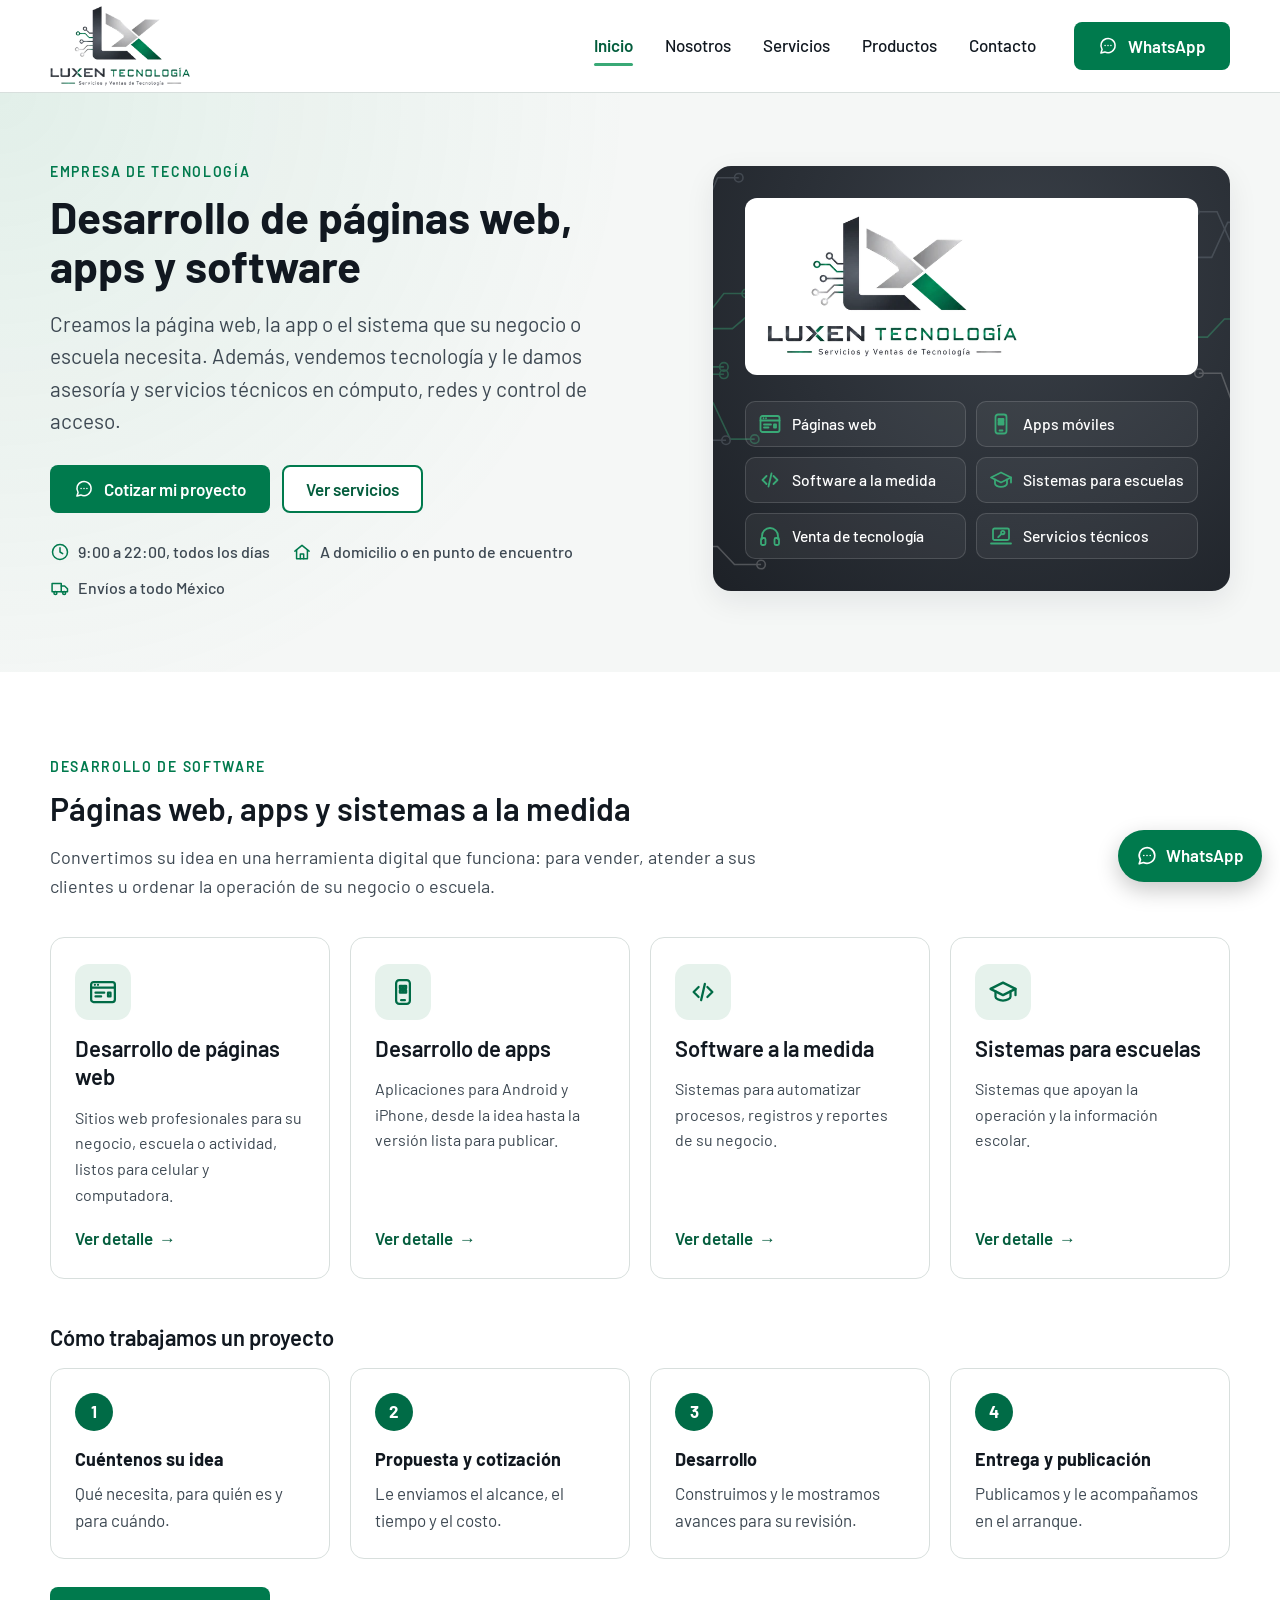
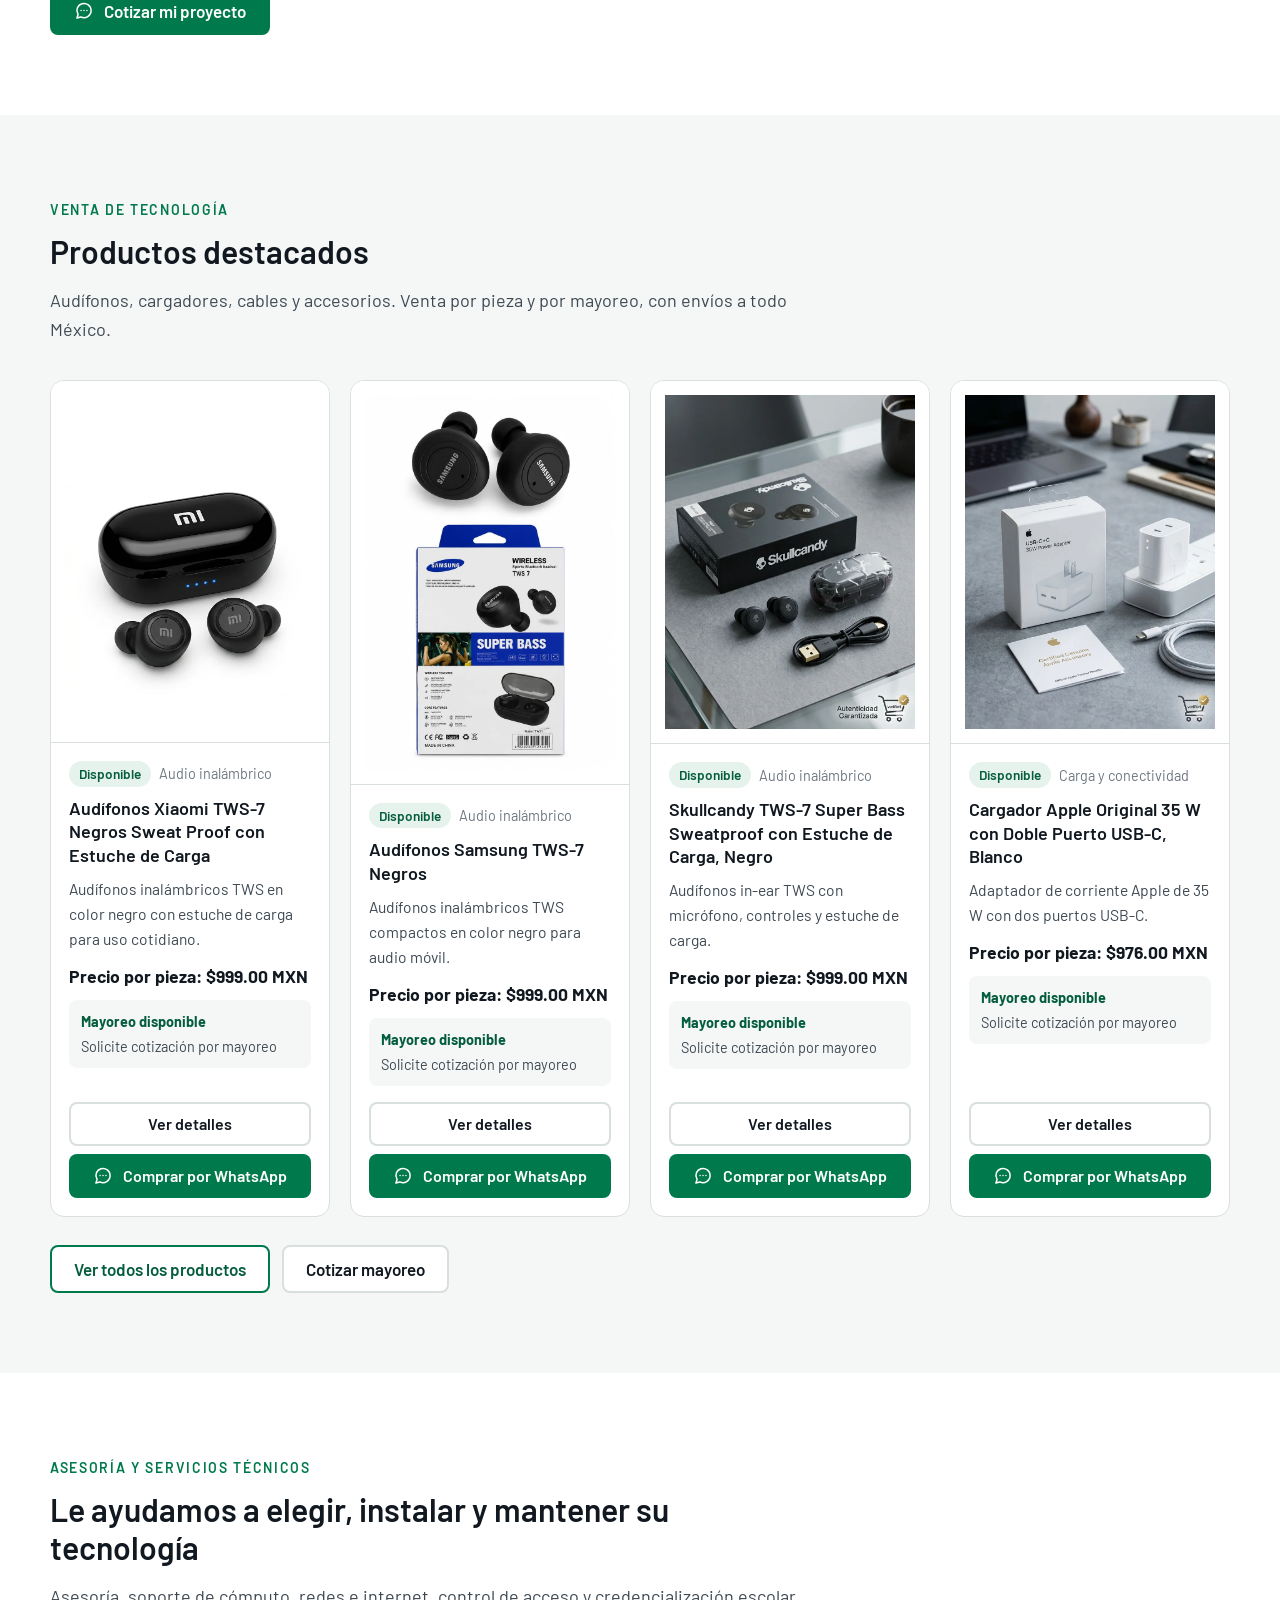
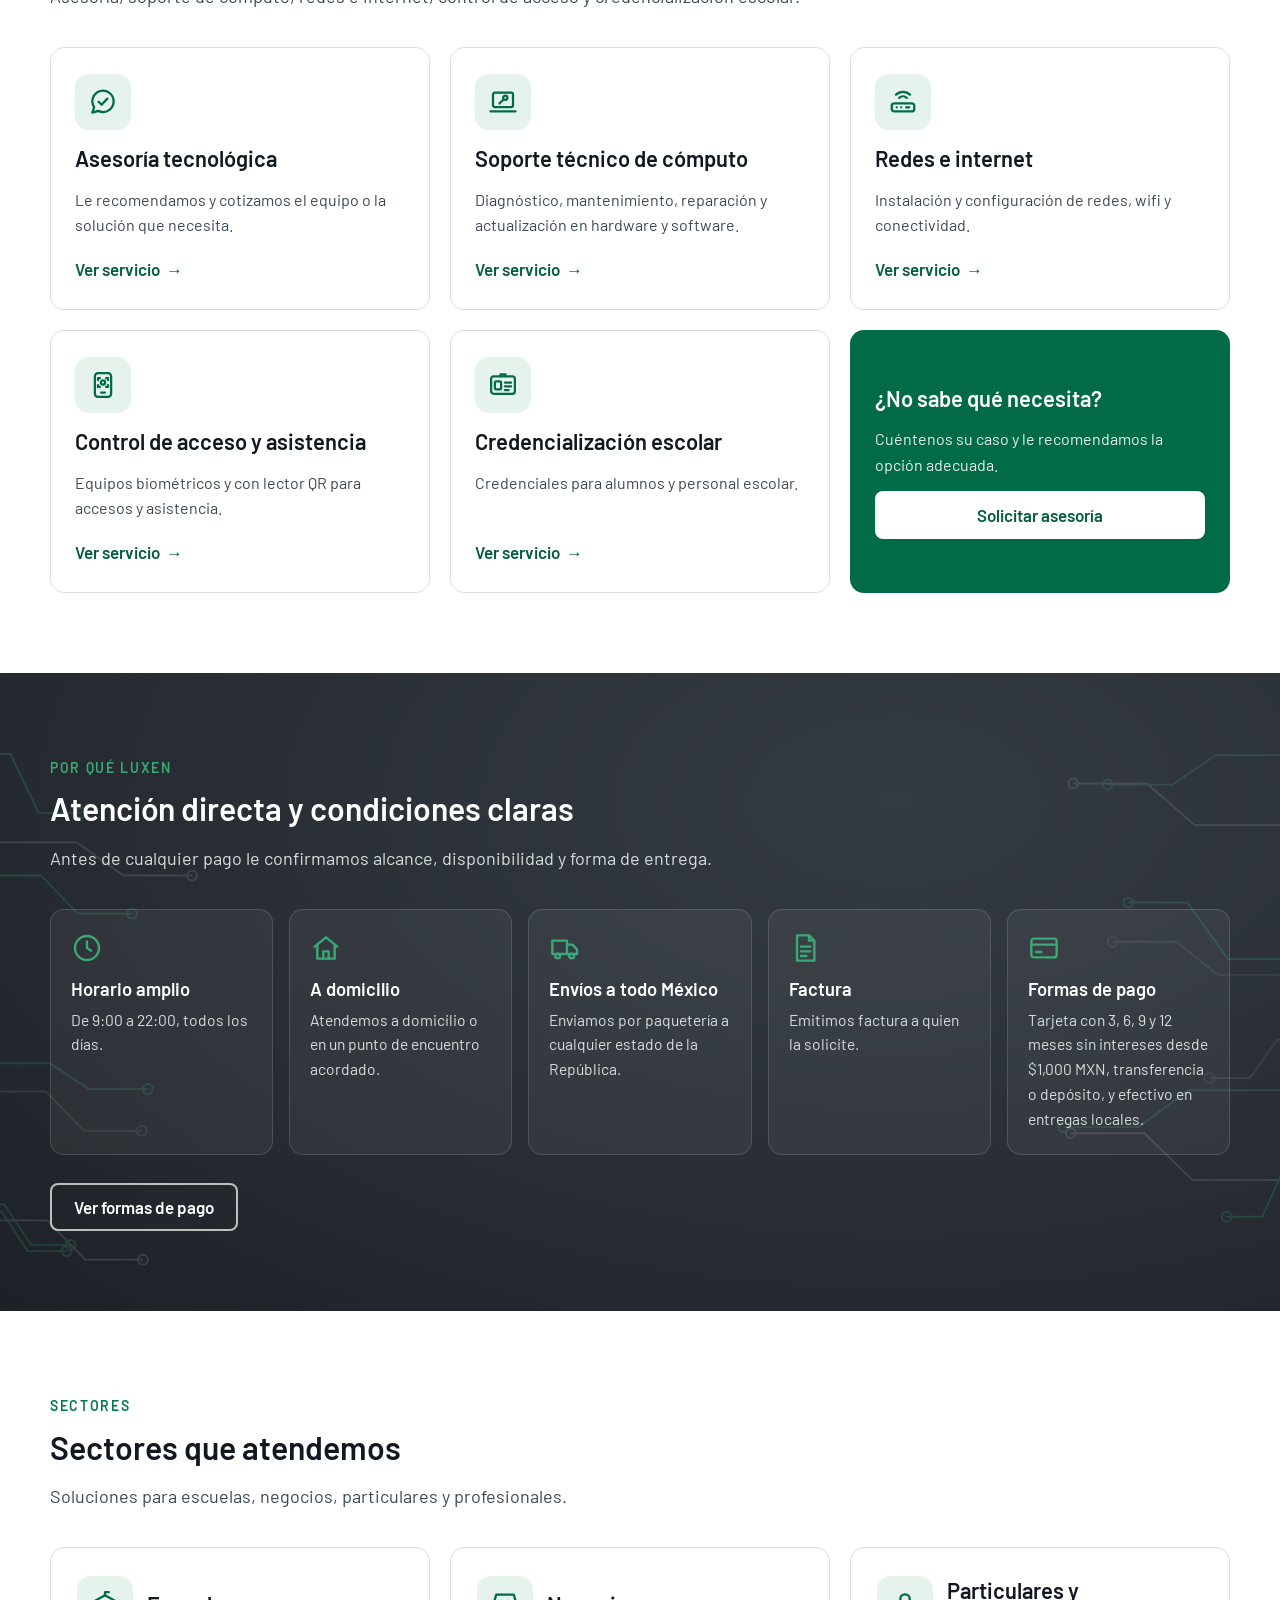
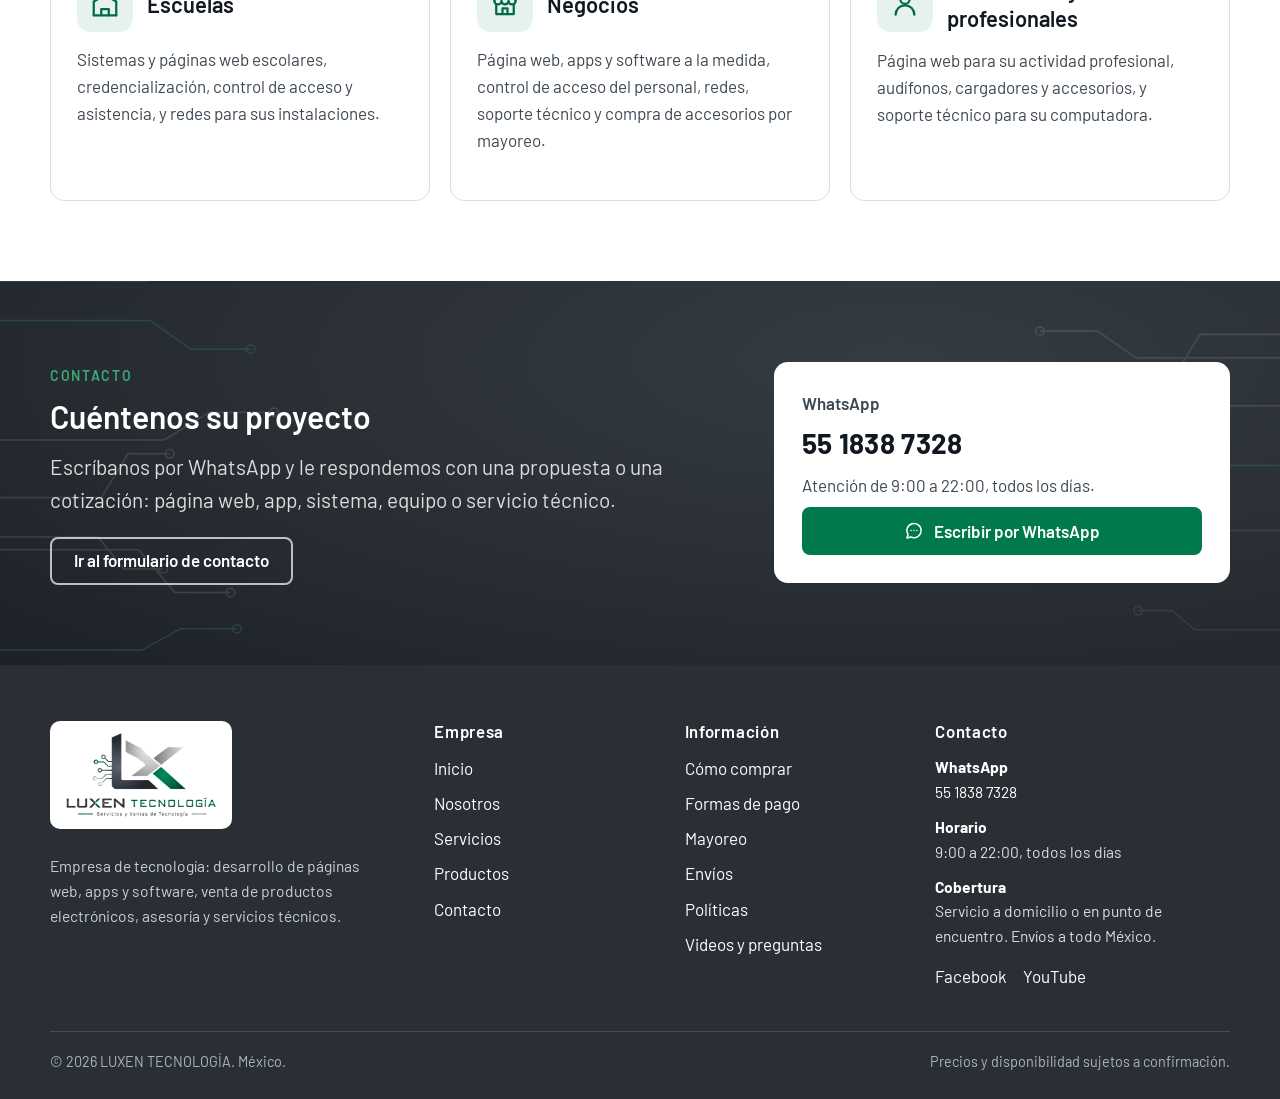
==== commit d44e1b6d: "Desarrollo de páginas web, apps y software como línea principal - Inicio: héroe «Desarrollo de págin" ====
--- a/index.html
+++ b/index.html
@@ -3,14 +3,14 @@
   <head>
     <meta charset="utf-8">
     <meta name="viewport" content="width=device-width, initial-scale=1">
-    <title>LUXEN TECNOLOGÍA | Empresa de tecnología: venta, asesoría y servicios</title>
-    <meta name="description" content="Empresa de tecnología en México: venta de productos electrónicos, asesoría y servicios técnicos de cómputo, redes e internet, control de acceso y soluciones para escuelas.">
+    <title>Desarrollo de páginas web, apps y software | LUXEN TECNOLOGÍA</title>
+    <meta name="description" content="Empresa de tecnología en México: desarrollo de páginas web, apps y software a la medida, venta de productos electrónicos, asesoría y servicios técnicos de cómputo, redes y control de acceso.">
     <link rel="canonical" href="https://tecnologicaluxen.com/">
     <meta property="og:type" content="website">
     <meta property="og:site_name" content="LUXEN TECNOLOGÍA">
     <meta property="og:locale" content="es_MX">
-    <meta property="og:title" content="LUXEN TECNOLOGÍA | Empresa de tecnología: venta, asesoría y servicios">
-    <meta property="og:description" content="Empresa de tecnología en México: venta de productos electrónicos, asesoría y servicios técnicos de cómputo, redes e internet, control de acceso y soluciones para escuelas.">
+    <meta property="og:title" content="Desarrollo de páginas web, apps y software | LUXEN TECNOLOGÍA">
+    <meta property="og:description" content="Empresa de tecnología en México: desarrollo de páginas web, apps y software a la medida, venta de productos electrónicos, asesoría y servicios técnicos de cómputo, redes y control de acceso.">
     <meta property="og:url" content="https://tecnologicaluxen.com/">
     <meta property="og:image" content="https://tecnologicaluxen.com/assets/og-luxen.jpg">
     <meta property="og:image:width" content="1200">
@@ -36,11 +36,11 @@
         <div class="section-inner hero-grid">
           <div class="hero-copy">
             <span class="eyebrow">Empresa de tecnología</span>
-            <h1 id="hero-title">Venta, asesoría y servicios de tecnología</h1>
-            <p class="lead">Le ayudamos a elegir, comprar, instalar y mantener la tecnología de su escuela, negocio u hogar: productos electrónicos, cómputo, redes e internet, control de acceso y soluciones escolares.</p>
+            <h1 id="hero-title">Desarrollo de páginas web, apps y software</h1>
+            <p class="lead">Creamos la página web, la app o el sistema que su negocio o escuela necesita. Además, vendemos tecnología y le damos asesoría y servicios técnicos en cómputo, redes y control de acceso.</p>
             <div class="hero-actions">
-              <a class="button button-primary" href="contacto.html" data-whatsapp-key="mensajeWhatsAppAsesoria"><svg viewBox="0 0 24 24" fill="none" stroke="currentColor" stroke-width="1.8" stroke-linecap="round" stroke-linejoin="round" aria-hidden="true" focusable="false"><path d="M20.5 11.5a8.5 8.5 0 0 1-12.3 7.6L3.5 20.5l1.4-4.4A8.5 8.5 0 1 1 20.5 11.5z"/><path d="M8.5 11.5h.01M12 11.5h.01M15.5 11.5h.01"/></svg>Solicitar asesoría</a>
-              <a class="button button-secondary" href="#servicios">Ver servicios</a>
+              <a class="button button-primary" href="contacto.html" data-whatsapp-key="mensajeWhatsAppProyecto"><svg viewBox="0 0 24 24" fill="none" stroke="currentColor" stroke-width="1.8" stroke-linecap="round" stroke-linejoin="round" aria-hidden="true" focusable="false"><path d="M20.5 11.5a8.5 8.5 0 0 1-12.3 7.6L3.5 20.5l1.4-4.4A8.5 8.5 0 1 1 20.5 11.5z"/><path d="M8.5 11.5h.01M12 11.5h.01M15.5 11.5h.01"/></svg>Cotizar mi proyecto</a>
+              <a class="button button-secondary" href="#desarrollo">Ver servicios</a>
             </div>
             <ul class="hero-meta">
               <li><svg viewBox="0 0 24 24" fill="none" stroke="currentColor" stroke-width="1.8" stroke-linecap="round" stroke-linejoin="round" aria-hidden="true" focusable="false"><circle cx="12" cy="12" r="9"/><path d="M12 7v5l3.2 2"/></svg><span data-site-text="horario">9:00 a 22:00, todos los días</span></li>
@@ -56,7 +56,63 @@
                 <img src="assets/logo/luxen-logo-transparente.png" alt="LUXEN TECNOLOGÍA, Servicios y Ventas de Tecnología" width="480" height="271" fetchpriority="high">
               </picture>
             </div>
-            <ul class="hero-visual__grid" aria-label="Líneas de servicio"><li><svg viewBox="0 0 24 24" fill="none" stroke="currentColor" stroke-width="1.8" stroke-linecap="round" stroke-linejoin="round" aria-hidden="true" focusable="false"><path d="M4 15v-3a8 8 0 0 1 16 0v3"/><rect x="3" y="14" width="4.5" height="7" rx="1.5"/><rect x="16.5" y="14" width="4.5" height="7" rx="1.5"/></svg><span>Venta de tecnología</span></li><li><svg viewBox="0 0 24 24" fill="none" stroke="currentColor" stroke-width="1.8" stroke-linecap="round" stroke-linejoin="round" aria-hidden="true" focusable="false"><path d="M20.5 11.5a8.5 8.5 0 0 1-12.3 7.6L3.5 20.5l1.4-4.4A8.5 8.5 0 1 1 20.5 11.5z"/><path d="m8.5 11.8 2.4 2.4 4.6-4.9"/></svg><span>Asesoría tecnológica</span></li><li><svg viewBox="0 0 24 24" fill="none" stroke="currentColor" stroke-width="1.8" stroke-linecap="round" stroke-linejoin="round" aria-hidden="true" focusable="false"><rect x="4" y="4.5" width="16" height="11.5" rx="1.5"/><path d="M2 19.5h20"/><circle cx="13.8" cy="8.6" r="1.7"/><path d="m12.6 9.8-3.4 3.4"/></svg><span>Soporte de cómputo</span></li><li><svg viewBox="0 0 24 24" fill="none" stroke="currentColor" stroke-width="1.8" stroke-linecap="round" stroke-linejoin="round" aria-hidden="true" focusable="false"><rect x="3" y="13" width="18" height="6.5" rx="2"/><path d="M7 16.25h.01M10.5 16.25h.01"/><path d="M14.5 16.25H17"/><path d="M9 8.7a4.3 4.3 0 0 1 6 0"/><path d="M6.4 6.1a8 8 0 0 1 11.2 0"/></svg><span>Redes e internet</span></li><li><svg viewBox="0 0 24 24" fill="none" stroke="currentColor" stroke-width="1.8" stroke-linecap="round" stroke-linejoin="round" aria-hidden="true" focusable="false"><rect x="5.5" y="2.5" width="13" height="19" rx="2.5"/><path d="M9.5 6.5h-1.5V8M14.5 6.5H16V8M9.5 13.5H8V12M14.5 13.5H16V12"/><circle cx="12" cy="10" r="1.7"/><path d="M10.5 18h3"/></svg><span>Control de acceso</span></li><li><svg viewBox="0 0 24 24" fill="none" stroke="currentColor" stroke-width="1.8" stroke-linecap="round" stroke-linejoin="round" aria-hidden="true" focusable="false"><rect x="2.5" y="5" width="19" height="14" rx="2"/><rect x="5.5" y="9" width="5" height="6.5" rx="1"/><path d="M13.5 10h5M13.5 13h5M13.5 16h3"/><path d="M10 5V3.5h4V5"/></svg><span>Credencialización escolar</span></li><li><svg viewBox="0 0 24 24" fill="none" stroke="currentColor" stroke-width="1.8" stroke-linecap="round" stroke-linejoin="round" aria-hidden="true" focusable="false"><path d="M2 9.5 12 4.5l10 5-10 5z"/><path d="M6 11.5v4.3c0 1.5 2.7 3 6 3s6-1.5 6-3v-4.3"/><path d="M22 9.5v5"/></svg><span>Sistemas para escuelas</span></li></ul>
+            <ul class="hero-visual__grid" aria-label="Lo que hacemos"><li><svg viewBox="0 0 24 24" fill="none" stroke="currentColor" stroke-width="1.8" stroke-linecap="round" stroke-linejoin="round" aria-hidden="true" focusable="false"><rect x="2.5" y="4" width="19" height="16" rx="2"/><path d="M2.5 8.5h19"/><path d="M5.5 6.25h.01M8 6.25h.01"/><path d="M6 12.5h7M6 15.5h4.5"/><path d="M16 12.5h2v3h-2z"/></svg><span>Páginas web</span></li><li><svg viewBox="0 0 24 24" fill="none" stroke="currentColor" stroke-width="1.8" stroke-linecap="round" stroke-linejoin="round" aria-hidden="true" focusable="false"><rect x="6.5" y="2.5" width="11" height="19" rx="2.5"/><path d="M10.5 18.5h3"/><path d="M9.5 7h2v2h-2zM12.5 7h2v2h-2zM9.5 10.5h2v2h-2zM12.5 10.5h2v2h-2z"/></svg><span>Apps móviles</span></li><li><svg viewBox="0 0 24 24" fill="none" stroke="currentColor" stroke-width="1.8" stroke-linecap="round" stroke-linejoin="round" aria-hidden="true" focusable="false"><path d="m8.5 8-4 4 4 4"/><path d="m15.5 8 4 4-4 4"/><path d="m13.5 5.5-3 13"/></svg><span>Software a la medida</span></li><li><svg viewBox="0 0 24 24" fill="none" stroke="currentColor" stroke-width="1.8" stroke-linecap="round" stroke-linejoin="round" aria-hidden="true" focusable="false"><path d="M2 9.5 12 4.5l10 5-10 5z"/><path d="M6 11.5v4.3c0 1.5 2.7 3 6 3s6-1.5 6-3v-4.3"/><path d="M22 9.5v5"/></svg><span>Sistemas para escuelas</span></li><li><svg viewBox="0 0 24 24" fill="none" stroke="currentColor" stroke-width="1.8" stroke-linecap="round" stroke-linejoin="round" aria-hidden="true" focusable="false"><path d="M4 15v-3a8 8 0 0 1 16 0v3"/><rect x="3" y="14" width="4.5" height="7" rx="1.5"/><rect x="16.5" y="14" width="4.5" height="7" rx="1.5"/></svg><span>Venta de tecnología</span></li><li><svg viewBox="0 0 24 24" fill="none" stroke="currentColor" stroke-width="1.8" stroke-linecap="round" stroke-linejoin="round" aria-hidden="true" focusable="false"><rect x="4" y="4.5" width="16" height="11.5" rx="1.5"/><path d="M2 19.5h20"/><circle cx="13.8" cy="8.6" r="1.7"/><path d="m12.6 9.8-3.4 3.4"/></svg><span>Servicios técnicos</span></li></ul>
+          </div>
+        </div>
+      </section>
+
+      <section id="desarrollo" class="section" aria-labelledby="desarrollo-titulo">
+        <div class="section-inner">
+          <div class="section-heading">
+            <span class="eyebrow">Desarrollo de software</span>
+            <h2 id="desarrollo-titulo">Páginas web, apps y sistemas a la medida</h2>
+            <p>Convertimos su idea en una herramienta digital que funciona: para vender, atender a sus clientes u ordenar la operación de su negocio o escuela.</p>
+          </div>
+          <div class="services-grid">
+            <article class="service-card">
+              <span class="icon-badge"><svg viewBox="0 0 24 24" fill="none" stroke="currentColor" stroke-width="1.8" stroke-linecap="round" stroke-linejoin="round" aria-hidden="true" focusable="false"><rect x="2.5" y="4" width="19" height="16" rx="2"/><path d="M2.5 8.5h19"/><path d="M5.5 6.25h.01M8 6.25h.01"/><path d="M6 12.5h7M6 15.5h4.5"/><path d="M16 12.5h2v3h-2z"/></svg></span>
+              <h3>Desarrollo de páginas web</h3>
+              <p>Sitios web profesionales para su negocio, escuela o actividad, listos para celular y computadora.</p>
+              <a class="card-link" href="servicios.html#paginas-web">Ver detalle<span class="visually-hidden">: Desarrollo de páginas web</span></a>
+            </article>
+            <article class="service-card">
+              <span class="icon-badge"><svg viewBox="0 0 24 24" fill="none" stroke="currentColor" stroke-width="1.8" stroke-linecap="round" stroke-linejoin="round" aria-hidden="true" focusable="false"><rect x="6.5" y="2.5" width="11" height="19" rx="2.5"/><path d="M10.5 18.5h3"/><path d="M9.5 7h2v2h-2zM12.5 7h2v2h-2zM9.5 10.5h2v2h-2zM12.5 10.5h2v2h-2z"/></svg></span>
+              <h3>Desarrollo de apps</h3>
+              <p>Aplicaciones para Android y iPhone, desde la idea hasta la versión lista para publicar.</p>
+              <a class="card-link" href="servicios.html#apps">Ver detalle<span class="visually-hidden">: Desarrollo de apps</span></a>
+            </article>
+            <article class="service-card">
+              <span class="icon-badge"><svg viewBox="0 0 24 24" fill="none" stroke="currentColor" stroke-width="1.8" stroke-linecap="round" stroke-linejoin="round" aria-hidden="true" focusable="false"><path d="m8.5 8-4 4 4 4"/><path d="m15.5 8 4 4-4 4"/><path d="m13.5 5.5-3 13"/></svg></span>
+              <h3>Software a la medida</h3>
+              <p>Sistemas para automatizar procesos, registros y reportes de su negocio.</p>
+              <a class="card-link" href="servicios.html#software">Ver detalle<span class="visually-hidden">: Software a la medida</span></a>
+            </article>
+            <article class="service-card">
+              <span class="icon-badge"><svg viewBox="0 0 24 24" fill="none" stroke="currentColor" stroke-width="1.8" stroke-linecap="round" stroke-linejoin="round" aria-hidden="true" focusable="false"><path d="M2 9.5 12 4.5l10 5-10 5z"/><path d="M6 11.5v4.3c0 1.5 2.7 3 6 3s6-1.5 6-3v-4.3"/><path d="M22 9.5v5"/></svg></span>
+              <h3>Sistemas para escuelas</h3>
+              <p>Sistemas que apoyan la operación y la información escolar.</p>
+              <a class="card-link" href="servicios.html#sistemas-escolares">Ver detalle<span class="visually-hidden">: Sistemas para escuelas</span></a>
+            </article>
+          </div>
+          <h3 style="margin-top:44px">Cómo trabajamos un proyecto</h3>
+          <div class="steps-grid" style="margin-top:16px"><article class="step-item"><span class="step-number">1</span><strong>Cuéntenos su idea</strong><p>Qué necesita, para quién es y para cuándo.</p></article><article class="step-item"><span class="step-number">2</span><strong>Propuesta y cotización</strong><p>Le enviamos el alcance, el tiempo y el costo.</p></article><article class="step-item"><span class="step-number">3</span><strong>Desarrollo</strong><p>Construimos y le mostramos avances para su revisión.</p></article><article class="step-item"><span class="step-number">4</span><strong>Entrega y publicación</strong><p>Publicamos y le acompañamos en el arranque.</p></article></div>
+          <div class="page-actions" style="margin-top:28px">
+            <a class="button button-primary" href="contacto.html" data-whatsapp-key="mensajeWhatsAppProyecto"><svg viewBox="0 0 24 24" fill="none" stroke="currentColor" stroke-width="1.8" stroke-linecap="round" stroke-linejoin="round" aria-hidden="true" focusable="false"><path d="M20.5 11.5a8.5 8.5 0 0 1-12.3 7.6L3.5 20.5l1.4-4.4A8.5 8.5 0 1 1 20.5 11.5z"/><path d="M8.5 11.5h.01M12 11.5h.01M15.5 11.5h.01"/></svg>Cotizar mi proyecto</a>
+          </div>
+        </div>
+      </section>
+
+      <section class="section section--alt" aria-labelledby="productos-titulo">
+        <div class="section-inner">
+          <div class="section-heading">
+            <span class="eyebrow">Venta de tecnología</span>
+            <h2 id="productos-titulo">Productos destacados</h2>
+            <p>Audífonos, cargadores, cables y accesorios. Venta por pieza y por mayoreo, con envíos a todo México.</p>
+          </div>
+          <div id="featured-grid" class="product-grid product-grid--home" data-limit="4" aria-live="polite"></div>
+          <div class="page-actions" style="margin-top:28px">
+            <a class="button button-secondary" href="catalogo.html">Ver todos los productos</a>
+            <a class="button button-ghost" href="como-comprar.html#mayoreo" data-whatsapp-key="mensajeWhatsAppMayoreoGeneral">Cotizar mayoreo</a>
           </div>
         </div>
       </section>
@@ -64,17 +120,11 @@
       <section id="servicios" class="section" aria-labelledby="servicios-titulo">
         <div class="section-inner">
           <div class="section-heading">
-            <span class="eyebrow">Servicios</span>
-            <h2 id="servicios-titulo">Soluciones de tecnología en un solo lugar</h2>
-            <p>Venta, asesoría y servicios técnicos en electrónica, cómputo, redes e internet.</p>
-          </div>
-          <div class="services-grid">
-            <article class="service-card">
-              <span class="icon-badge"><svg viewBox="0 0 24 24" fill="none" stroke="currentColor" stroke-width="1.8" stroke-linecap="round" stroke-linejoin="round" aria-hidden="true" focusable="false"><path d="M4 15v-3a8 8 0 0 1 16 0v3"/><rect x="3" y="14" width="4.5" height="7" rx="1.5"/><rect x="16.5" y="14" width="4.5" height="7" rx="1.5"/></svg></span>
-              <h3>Venta de tecnología y productos electrónicos</h3>
-              <p>Audífonos, cargadores, cables y accesorios. Venta por pieza y por mayoreo.</p>
-              <a class="card-link" href="servicios.html#venta">Ver servicio<span class="visually-hidden">: Venta de tecnología y productos electrónicos</span></a>
-            </article>
+            <span class="eyebrow">Asesoría y servicios técnicos</span>
+            <h2 id="servicios-titulo">Le ayudamos a elegir, instalar y mantener su tecnología</h2>
+            <p>Asesoría, soporte de cómputo, redes e internet, control de acceso y credencialización escolar.</p>
+          </div>
+          <div class="services-grid services-grid--3">
             <article class="service-card">
               <span class="icon-badge"><svg viewBox="0 0 24 24" fill="none" stroke="currentColor" stroke-width="1.8" stroke-linecap="round" stroke-linejoin="round" aria-hidden="true" focusable="false"><path d="M20.5 11.5a8.5 8.5 0 0 1-12.3 7.6L3.5 20.5l1.4-4.4A8.5 8.5 0 1 1 20.5 11.5z"/><path d="m8.5 11.8 2.4 2.4 4.6-4.9"/></svg></span>
               <h3>Asesoría tecnológica</h3>
@@ -105,12 +155,6 @@
               <p>Credenciales para alumnos y personal escolar.</p>
               <a class="card-link" href="servicios.html#credencializacion">Ver servicio<span class="visually-hidden">: Credencialización escolar</span></a>
             </article>
-            <article class="service-card">
-              <span class="icon-badge"><svg viewBox="0 0 24 24" fill="none" stroke="currentColor" stroke-width="1.8" stroke-linecap="round" stroke-linejoin="round" aria-hidden="true" focusable="false"><path d="M2 9.5 12 4.5l10 5-10 5z"/><path d="M6 11.5v4.3c0 1.5 2.7 3 6 3s6-1.5 6-3v-4.3"/><path d="M22 9.5v5"/></svg></span>
-              <h3>Sistemas para escuelas</h3>
-              <p>Sistemas que apoyan la operación y la información escolar.</p>
-              <a class="card-link" href="servicios.html#sistemas-escolares">Ver servicio<span class="visually-hidden">: Sistemas para escuelas</span></a>
-            </article>
             <article class="service-card service-card--cta">
               <h3>¿No sabe qué necesita?</h3>
               <p>Cuéntenos su caso y le recomendamos la opción adecuada.</p>
@@ -126,7 +170,7 @@
           <div class="section-heading">
             <span class="eyebrow">Por qué LUXEN</span>
             <h2 id="porque-titulo">Atención directa y condiciones claras</h2>
-            <p>Antes de cualquier pago le confirmamos disponibilidad, alcance y forma de entrega.</p>
+            <p>Antes de cualquier pago le confirmamos alcance, disponibilidad y forma de entrega.</p>
           </div>
           <div class="facts-grid">
             <article class="fact"><svg viewBox="0 0 24 24" fill="none" stroke="currentColor" stroke-width="1.8" stroke-linecap="round" stroke-linejoin="round" aria-hidden="true" focusable="false"><circle cx="12" cy="12" r="9"/><path d="M12 7v5l3.2 2"/></svg><h3>Horario amplio</h3><p>De <span data-site-text="horario">9:00 a 22:00, todos los días</span>.</p></article>
@@ -141,40 +185,25 @@
         </div>
       </section>
 
-      <section class="section section--alt" aria-labelledby="productos-titulo">
-        <div class="section-inner">
-          <div class="section-heading">
-            <span class="eyebrow">Productos</span>
-            <h2 id="productos-titulo">Productos destacados</h2>
-            <p>Audífonos, cargadores, cables y accesorios. Venta por pieza y por mayoreo.</p>
-          </div>
-          <div id="featured-grid" class="product-grid product-grid--home" data-limit="4" aria-live="polite"></div>
-          <div class="page-actions" style="margin-top:28px">
-            <a class="button button-secondary" href="catalogo.html">Ver todos los productos</a>
-            <a class="button button-ghost" href="como-comprar.html#mayoreo" data-whatsapp-key="mensajeWhatsAppMayoreoGeneral">Cotizar mayoreo</a>
-          </div>
-        </div>
-      </section>
-
       <section class="section" aria-labelledby="sectores-titulo">
         <div class="section-inner">
           <div class="section-heading">
             <span class="eyebrow">Sectores</span>
             <h2 id="sectores-titulo">Sectores que atendemos</h2>
-            <p>Soluciones para escuelas, negocios y particulares.</p>
+            <p>Soluciones para escuelas, negocios, particulares y profesionales.</p>
           </div>
           <div class="sectors-grid">
             <article class="sector-card">
               <header><span class="icon-badge"><svg viewBox="0 0 24 24" fill="none" stroke="currentColor" stroke-width="1.8" stroke-linecap="round" stroke-linejoin="round" aria-hidden="true" focusable="false"><path d="M3 21V10l9-5 9 5v11"/><path d="M9 21v-5h6v5"/><path d="M3 21h18"/><path d="M12 5V2.5h3"/></svg></span><h3>Escuelas</h3></header>
-              <p>Credencialización escolar, sistemas para escuelas, control de acceso y asistencia, y redes para sus instalaciones.</p>
+              <p>Sistemas y páginas web escolares, credencialización, control de acceso y asistencia, y redes para sus instalaciones.</p>
             </article>
             <article class="sector-card">
               <header><span class="icon-badge"><svg viewBox="0 0 24 24" fill="none" stroke="currentColor" stroke-width="1.8" stroke-linecap="round" stroke-linejoin="round" aria-hidden="true" focusable="false"><path d="M3.5 9.5 5 4.5h14l1.5 5"/><path d="M3.5 9.5a2.8 2.8 0 0 0 5.67 0 2.8 2.8 0 0 0 5.66 0 2.8 2.8 0 0 0 5.67 0"/><path d="M5 12.3V20h14v-7.7"/><path d="M10 20v-4.5h4V20"/></svg></span><h3>Negocios</h3></header>
-              <p>Control de acceso y asistencia del personal, redes e internet, soporte técnico de cómputo y compra de accesorios por mayoreo.</p>
+              <p>Página web, apps y software a la medida, control de acceso del personal, redes, soporte técnico y compra de accesorios por mayoreo.</p>
             </article>
             <article class="sector-card">
-              <header><span class="icon-badge"><svg viewBox="0 0 24 24" fill="none" stroke="currentColor" stroke-width="1.8" stroke-linecap="round" stroke-linejoin="round" aria-hidden="true" focusable="false"><circle cx="12" cy="8" r="3.8"/><path d="M4.5 20.5a7.5 7.5 0 0 1 15 0"/></svg></span><h3>Particulares</h3></header>
-              <p>Audífonos, cargadores y accesorios, soporte técnico para su computadora y configuración de wifi en casa.</p>
+              <header><span class="icon-badge"><svg viewBox="0 0 24 24" fill="none" stroke="currentColor" stroke-width="1.8" stroke-linecap="round" stroke-linejoin="round" aria-hidden="true" focusable="false"><circle cx="12" cy="8" r="3.8"/><path d="M4.5 20.5a7.5 7.5 0 0 1 15 0"/></svg></span><h3>Particulares y profesionales</h3></header>
+              <p>Página web para su actividad profesional, audífonos, cargadores y accesorios, y soporte técnico para su computadora.</p>
             </article>
           </div>
         </div>
@@ -185,8 +214,8 @@
         <div class="section-inner contact-band">
           <div>
             <span class="eyebrow">Contacto</span>
-            <h2 id="contacto-titulo">Cuéntenos qué necesita</h2>
-            <p class="lead">Escríbanos por WhatsApp y le respondemos con una recomendación o una cotización. También puede usar el formulario de contacto.</p>
+            <h2 id="contacto-titulo">Cuéntenos su proyecto</h2>
+            <p class="lead">Escríbanos por WhatsApp y le respondemos con una propuesta o una cotización: página web, app, sistema, equipo o servicio técnico.</p>
             <div class="hero-actions">
               <a class="button button-outline-light" href="contacto.html">Ir al formulario de contacto</a>
             </div>
--- a/css/styles.css
+++ b/css/styles.css
@@ -335,7 +335,6 @@
 .button-ghost,
 .button-detail,
 .button-muted,
-.button-marketplace,
 .button-payment {
   border-color: var(--lineas);
   background: #fff;
@@ -345,7 +344,6 @@
 .button-ghost:hover,
 .button-detail:hover,
 .button-muted:hover,
-.button-marketplace:hover,
 .button-payment:hover {
   border-color: var(--metal);
   color: var(--texto);
@@ -624,6 +622,10 @@
   gap: 20px;
 }
 
+.services-grid--3 {
+  grid-template-columns: repeat(3, 1fr);
+}
+
 .service-card {
   display: flex;
   flex-direction: column;
@@ -918,6 +920,24 @@
 .service-detail__box .button {
   width: 100%;
   margin-top: 22px;
+}
+
+.service-group .service-detail {
+  padding: 40px 0;
+}
+
+.service-detail__head h3 {
+  margin: 0;
+  font-size: clamp(1.4rem, 1.2rem + 0.8vw, 1.75rem);
+}
+
+.service-detail h4 {
+  margin: 0 0 8px;
+  font-size: 1.125rem;
+}
+
+.section--alt .service-detail__box {
+  background: #fff;
 }
 
 /* Nosotros */
@@ -1791,7 +1811,8 @@
 /* ---------- Adaptación a pantallas ---------- */
 
 @media (max-width: 1080px) {
-  .services-grid {
+  .services-grid,
+  .services-grid--3 {
     grid-template-columns: repeat(2, 1fr);
   }
 
@@ -1940,6 +1961,7 @@
   }
 
   .services-grid,
+  .services-grid--3,
   .facts-grid,
   .sectors-grid,
   .steps-grid,
